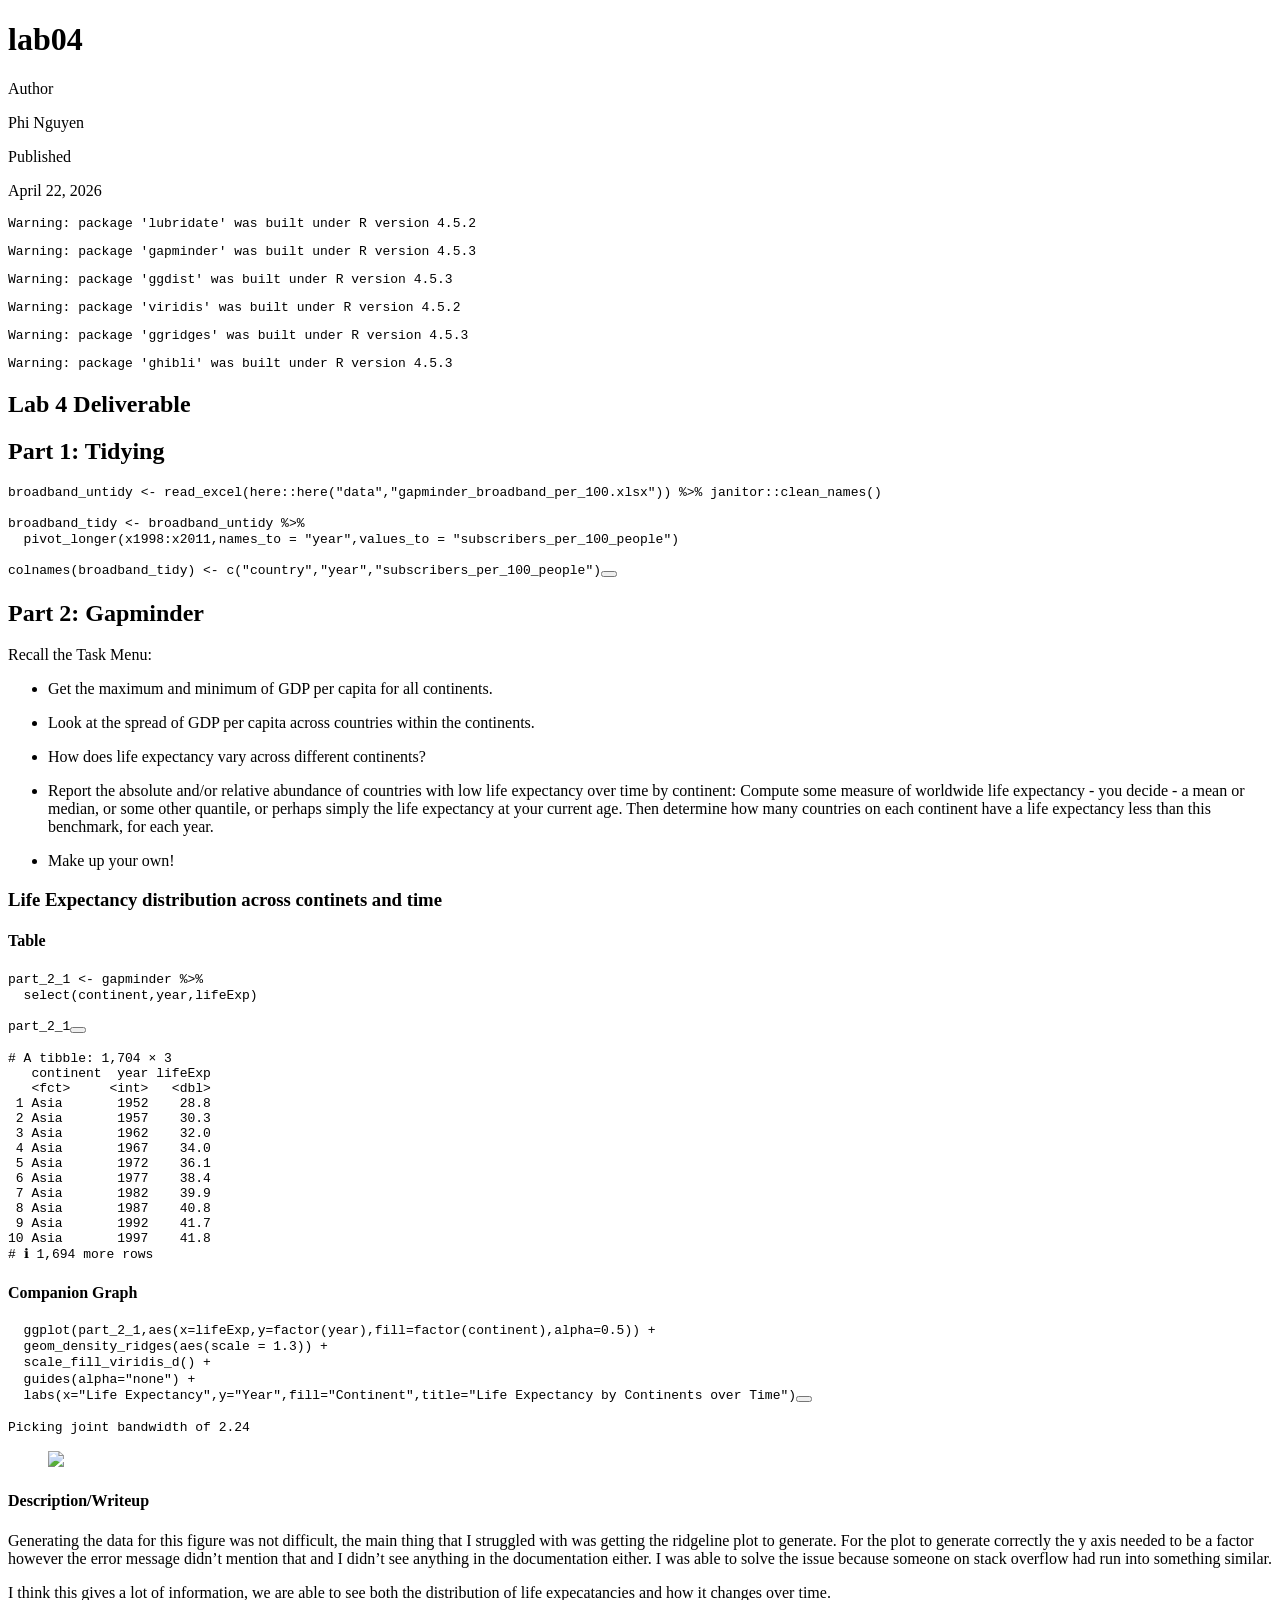
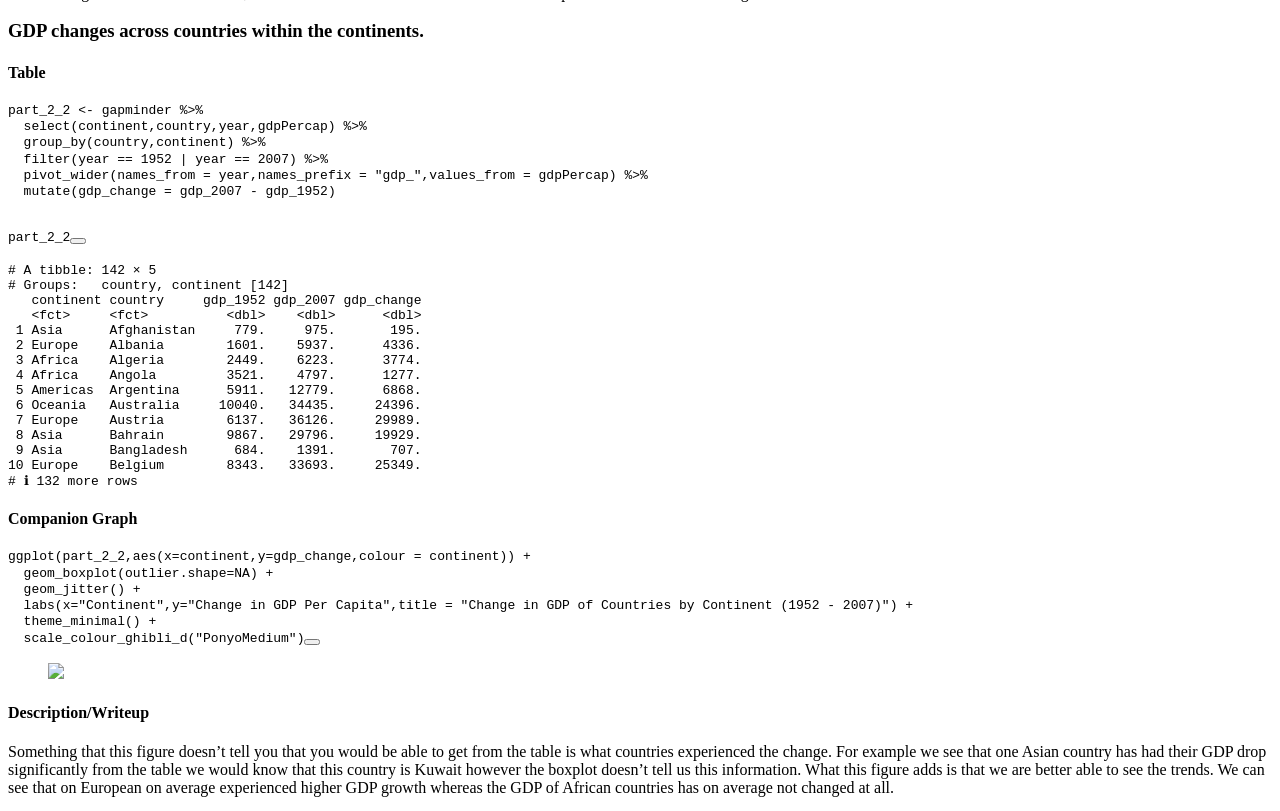
==== lab04.html @ 1834fe54 "final" ====
<!DOCTYPE html>
<html xmlns="http://www.w3.org/1999/xhtml" lang="en" xml:lang="en"><head>

<meta charset="utf-8">
<meta name="generator" content="quarto-1.7.32">

<meta name="viewport" content="width=device-width, initial-scale=1.0, user-scalable=yes">

<meta name="author" content="Phi Nguyen">
<meta name="dcterms.date" content="2026-04-22">

<title>lab04</title>
<style>
code{white-space: pre-wrap;}
span.smallcaps{font-variant: small-caps;}
div.columns{display: flex; gap: min(4vw, 1.5em);}
div.column{flex: auto; overflow-x: auto;}
div.hanging-indent{margin-left: 1.5em; text-indent: -1.5em;}
ul.task-list{list-style: none;}
ul.task-list li input[type="checkbox"] {
  width: 0.8em;
  margin: 0 0.8em 0.2em -1em; /* quarto-specific, see https://github.com/quarto-dev/quarto-cli/issues/4556 */ 
  vertical-align: middle;
}
/* CSS for syntax highlighting */
html { -webkit-text-size-adjust: 100%; }
pre > code.sourceCode { white-space: pre; position: relative; }
pre > code.sourceCode > span { display: inline-block; line-height: 1.25; }
pre > code.sourceCode > span:empty { height: 1.2em; }
.sourceCode { overflow: visible; }
code.sourceCode > span { color: inherit; text-decoration: inherit; }
div.sourceCode { margin: 1em 0; }
pre.sourceCode { margin: 0; }
@media screen {
div.sourceCode { overflow: auto; }
}
@media print {
pre > code.sourceCode { white-space: pre-wrap; }
pre > code.sourceCode > span { text-indent: -5em; padding-left: 5em; }
}
pre.numberSource code
  { counter-reset: source-line 0; }
pre.numberSource code > span
  { position: relative; left: -4em; counter-increment: source-line; }
pre.numberSource code > span > a:first-child::before
  { content: counter(source-line);
    position: relative; left: -1em; text-align: right; vertical-align: baseline;
    border: none; display: inline-block;
    -webkit-touch-callout: none; -webkit-user-select: none;
    -khtml-user-select: none; -moz-user-select: none;
    -ms-user-select: none; user-select: none;
    padding: 0 4px; width: 4em;
  }
pre.numberSource { margin-left: 3em;  padding-left: 4px; }
div.sourceCode
  {   }
@media screen {
pre > code.sourceCode > span > a:first-child::before { text-decoration: underline; }
}
</style>


<script src="lab04_files/libs/clipboard/clipboard.min.js"></script>
<script src="lab04_files/libs/quarto-html/quarto.js" type="module"></script>
<script src="lab04_files/libs/quarto-html/tabsets/tabsets.js" type="module"></script>
<script src="lab04_files/libs/quarto-html/popper.min.js"></script>
<script src="lab04_files/libs/quarto-html/tippy.umd.min.js"></script>
<script src="lab04_files/libs/quarto-html/anchor.min.js"></script>
<link href="lab04_files/libs/quarto-html/tippy.css" rel="stylesheet">
<link href="lab04_files/libs/quarto-html/quarto-syntax-highlighting-37eea08aefeeee20ff55810ff984fec1.css" rel="stylesheet" id="quarto-text-highlighting-styles">
<script src="lab04_files/libs/bootstrap/bootstrap.min.js"></script>
<link href="lab04_files/libs/bootstrap/bootstrap-icons.css" rel="stylesheet">
<link href="lab04_files/libs/bootstrap/bootstrap-bb462d781dde1847d9e3ccf7736099dd.min.css" rel="stylesheet" append-hash="true" id="quarto-bootstrap" data-mode="light">


</head>

<body class="fullcontent quarto-light">

<div id="quarto-content" class="page-columns page-rows-contents page-layout-article">

<main class="content" id="quarto-document-content">

<header id="title-block-header" class="quarto-title-block default">
<div class="quarto-title">
<h1 class="title">lab04</h1>
</div>



<div class="quarto-title-meta">

    <div>
    <div class="quarto-title-meta-heading">Author</div>
    <div class="quarto-title-meta-contents">
             <p>Phi Nguyen </p>
          </div>
  </div>
    
    <div>
    <div class="quarto-title-meta-heading">Published</div>
    <div class="quarto-title-meta-contents">
      <p class="date">April 22, 2026</p>
    </div>
  </div>
  
    
  </div>
  


</header>


<div class="cell">
<div class="cell-output cell-output-stderr">
<pre><code>Warning: package 'lubridate' was built under R version 4.5.2</code></pre>
</div>
<div class="cell-output cell-output-stderr">
<pre><code>Warning: package 'gapminder' was built under R version 4.5.3</code></pre>
</div>
<div class="cell-output cell-output-stderr">
<pre><code>Warning: package 'ggdist' was built under R version 4.5.3</code></pre>
</div>
<div class="cell-output cell-output-stderr">
<pre><code>Warning: package 'viridis' was built under R version 4.5.2</code></pre>
</div>
<div class="cell-output cell-output-stderr">
<pre><code>Warning: package 'ggridges' was built under R version 4.5.3</code></pre>
</div>
<div class="cell-output cell-output-stderr">
<pre><code>Warning: package 'ghibli' was built under R version 4.5.3</code></pre>
</div>
</div>
<section id="lab-4-deliverable" class="level1">
<h1>Lab 4 Deliverable</h1>
<section id="part-1-tidying" class="level2">
<h2 class="anchored" data-anchor-id="part-1-tidying">Part 1: Tidying</h2>
<div class="cell">
<div class="sourceCode cell-code" id="cb7"><pre class="sourceCode r code-with-copy"><code class="sourceCode r"><span id="cb7-1"><a href="#cb7-1" aria-hidden="true" tabindex="-1"></a>broadband_untidy <span class="ot">&lt;-</span> <span class="fu">read_excel</span>(here<span class="sc">::</span><span class="fu">here</span>(<span class="st">"data"</span>,<span class="st">"gapminder_broadband_per_100.xlsx"</span>)) <span class="sc">%&gt;%</span> janitor<span class="sc">::</span><span class="fu">clean_names</span>()</span>
<span id="cb7-2"><a href="#cb7-2" aria-hidden="true" tabindex="-1"></a></span>
<span id="cb7-3"><a href="#cb7-3" aria-hidden="true" tabindex="-1"></a>broadband_tidy <span class="ot">&lt;-</span> broadband_untidy <span class="sc">%&gt;%</span> </span>
<span id="cb7-4"><a href="#cb7-4" aria-hidden="true" tabindex="-1"></a>  <span class="fu">pivot_longer</span>(x1998<span class="sc">:</span>x2011,<span class="at">names_to =</span> <span class="st">"year"</span>,<span class="at">values_to =</span> <span class="st">"subscribers_per_100_people"</span>) </span>
<span id="cb7-5"><a href="#cb7-5" aria-hidden="true" tabindex="-1"></a></span>
<span id="cb7-6"><a href="#cb7-6" aria-hidden="true" tabindex="-1"></a><span class="fu">colnames</span>(broadband_tidy) <span class="ot">&lt;-</span> <span class="fu">c</span>(<span class="st">"country"</span>,<span class="st">"year"</span>,<span class="st">"subscribers_per_100_people"</span>)</span></code><button title="Copy to Clipboard" class="code-copy-button"><i class="bi"></i></button></pre></div>
</div>
</section>
<section id="part-2-gapminder" class="level2">
<h2 class="anchored" data-anchor-id="part-2-gapminder">Part 2: Gapminder</h2>
<p>Recall the Task Menu:</p>
<ul>
<li><p>Get the maximum and minimum of GDP per capita for all continents.</p></li>
<li><p>Look at the spread of GDP per capita across countries within the continents.</p></li>
<li><p>How does life expectancy vary across different continents?</p></li>
<li><p>Report the absolute and/or relative abundance of countries with low life expectancy over time by continent: Compute some measure of worldwide life expectancy - you decide - a mean or median, or some other quantile, or perhaps simply the life expectancy at your current age. Then determine how many countries on each continent have a life expectancy less than this benchmark, for each year.</p></li>
<li><p>Make up your own!</p></li>
</ul>
<section id="life-expectancy-distribution-across-continets-and-time" class="level3">
<h3 class="anchored" data-anchor-id="life-expectancy-distribution-across-continets-and-time">Life Expectancy distribution across continets and time</h3>
<section id="table" class="level4">
<h4 class="anchored" data-anchor-id="table">Table</h4>
<div class="cell">
<div class="sourceCode cell-code" id="cb8"><pre class="sourceCode r code-with-copy"><code class="sourceCode r"><span id="cb8-1"><a href="#cb8-1" aria-hidden="true" tabindex="-1"></a>part_2_1 <span class="ot">&lt;-</span> gapminder <span class="sc">%&gt;%</span> </span>
<span id="cb8-2"><a href="#cb8-2" aria-hidden="true" tabindex="-1"></a>  <span class="fu">select</span>(continent,year,lifeExp) </span>
<span id="cb8-3"><a href="#cb8-3" aria-hidden="true" tabindex="-1"></a></span>
<span id="cb8-4"><a href="#cb8-4" aria-hidden="true" tabindex="-1"></a>part_2_1</span></code><button title="Copy to Clipboard" class="code-copy-button"><i class="bi"></i></button></pre></div>
<div class="cell-output cell-output-stdout">
<pre><code># A tibble: 1,704 × 3
   continent  year lifeExp
   &lt;fct&gt;     &lt;int&gt;   &lt;dbl&gt;
 1 Asia       1952    28.8
 2 Asia       1957    30.3
 3 Asia       1962    32.0
 4 Asia       1967    34.0
 5 Asia       1972    36.1
 6 Asia       1977    38.4
 7 Asia       1982    39.9
 8 Asia       1987    40.8
 9 Asia       1992    41.7
10 Asia       1997    41.8
# ℹ 1,694 more rows</code></pre>
</div>
</div>
</section>
<section id="companion-graph" class="level4">
<h4 class="anchored" data-anchor-id="companion-graph">Companion Graph</h4>
<div class="cell">
<div class="sourceCode cell-code" id="cb10"><pre class="sourceCode r code-with-copy"><code class="sourceCode r"><span id="cb10-1"><a href="#cb10-1" aria-hidden="true" tabindex="-1"></a>  <span class="fu">ggplot</span>(part_2_1,<span class="fu">aes</span>(<span class="at">x=</span>lifeExp,<span class="at">y=</span><span class="fu">factor</span>(year),<span class="at">fill=</span><span class="fu">factor</span>(continent),<span class="at">alpha=</span><span class="fl">0.5</span>)) <span class="sc">+</span> </span>
<span id="cb10-2"><a href="#cb10-2" aria-hidden="true" tabindex="-1"></a>  <span class="fu">geom_density_ridges</span>(<span class="fu">aes</span>(<span class="at">scale =</span> <span class="fl">1.3</span>)) <span class="sc">+</span></span>
<span id="cb10-3"><a href="#cb10-3" aria-hidden="true" tabindex="-1"></a>  <span class="fu">scale_fill_viridis_d</span>() <span class="sc">+</span></span>
<span id="cb10-4"><a href="#cb10-4" aria-hidden="true" tabindex="-1"></a>  <span class="fu">guides</span>(<span class="at">alpha=</span><span class="st">"none"</span>) <span class="sc">+</span></span>
<span id="cb10-5"><a href="#cb10-5" aria-hidden="true" tabindex="-1"></a>  <span class="fu">labs</span>(<span class="at">x=</span><span class="st">"Life Expectancy"</span>,<span class="at">y=</span><span class="st">"Year"</span>,<span class="at">fill=</span><span class="st">"Continent"</span>,<span class="at">title=</span><span class="st">"Life Expectancy by Continents over Time"</span>)</span></code><button title="Copy to Clipboard" class="code-copy-button"><i class="bi"></i></button></pre></div>
<div class="cell-output cell-output-stderr">
<pre><code>Picking joint bandwidth of 2.24</code></pre>
</div>
<div class="cell-output-display">
<div>
<figure class="figure">
<p><img src="lab04_files/figure-html/unnamed-chunk-4-1.png" class="img-fluid figure-img" width="672"></p>
</figure>
</div>
</div>
</div>
</section>
<section id="descriptionwriteup" class="level4">
<h4 class="anchored" data-anchor-id="descriptionwriteup">Description/Writeup</h4>
<p>Generating the data for this figure was not difficult, the main thing that I struggled with was getting the ridgeline plot to generate. For the plot to generate correctly the y axis needed to be a factor however the error message didn’t mention that and I didn’t see anything in the documentation either. I was able to solve the issue because someone on stack overflow had run into something similar.</p>
<p>I think this gives a lot of information, we are able to see both the distribution of life expecatancies and how it changes over time.</p>
</section>
</section>
<section id="gdp-changes-across-countries-within-the-continents." class="level3">
<h3 class="anchored" data-anchor-id="gdp-changes-across-countries-within-the-continents.">GDP changes across countries within the continents.</h3>
<section id="table-1" class="level4">
<h4 class="anchored" data-anchor-id="table-1">Table</h4>
<div class="cell">
<div class="sourceCode cell-code" id="cb12"><pre class="sourceCode r code-with-copy"><code class="sourceCode r"><span id="cb12-1"><a href="#cb12-1" aria-hidden="true" tabindex="-1"></a>part_2_2 <span class="ot">&lt;-</span> gapminder <span class="sc">%&gt;%</span> </span>
<span id="cb12-2"><a href="#cb12-2" aria-hidden="true" tabindex="-1"></a>  <span class="fu">select</span>(continent,country,year,gdpPercap) <span class="sc">%&gt;%</span> </span>
<span id="cb12-3"><a href="#cb12-3" aria-hidden="true" tabindex="-1"></a>  <span class="fu">group_by</span>(country,continent) <span class="sc">%&gt;%</span> </span>
<span id="cb12-4"><a href="#cb12-4" aria-hidden="true" tabindex="-1"></a>  <span class="fu">filter</span>(year <span class="sc">==</span> <span class="dv">1952</span> <span class="sc">|</span> year <span class="sc">==</span> <span class="dv">2007</span>) <span class="sc">%&gt;%</span> </span>
<span id="cb12-5"><a href="#cb12-5" aria-hidden="true" tabindex="-1"></a>  <span class="fu">pivot_wider</span>(<span class="at">names_from =</span> year,<span class="at">names_prefix =</span> <span class="st">"gdp_"</span>,<span class="at">values_from =</span> gdpPercap) <span class="sc">%&gt;%</span></span>
<span id="cb12-6"><a href="#cb12-6" aria-hidden="true" tabindex="-1"></a>  <span class="fu">mutate</span>(<span class="at">gdp_change =</span> gdp_2007 <span class="sc">-</span> gdp_1952)</span>
<span id="cb12-7"><a href="#cb12-7" aria-hidden="true" tabindex="-1"></a></span>
<span id="cb12-8"><a href="#cb12-8" aria-hidden="true" tabindex="-1"></a></span>
<span id="cb12-9"><a href="#cb12-9" aria-hidden="true" tabindex="-1"></a>part_2_2</span></code><button title="Copy to Clipboard" class="code-copy-button"><i class="bi"></i></button></pre></div>
<div class="cell-output cell-output-stdout">
<pre><code># A tibble: 142 × 5
# Groups:   country, continent [142]
   continent country     gdp_1952 gdp_2007 gdp_change
   &lt;fct&gt;     &lt;fct&gt;          &lt;dbl&gt;    &lt;dbl&gt;      &lt;dbl&gt;
 1 Asia      Afghanistan     779.     975.       195.
 2 Europe    Albania        1601.    5937.      4336.
 3 Africa    Algeria        2449.    6223.      3774.
 4 Africa    Angola         3521.    4797.      1277.
 5 Americas  Argentina      5911.   12779.      6868.
 6 Oceania   Australia     10040.   34435.     24396.
 7 Europe    Austria        6137.   36126.     29989.
 8 Asia      Bahrain        9867.   29796.     19929.
 9 Asia      Bangladesh      684.    1391.       707.
10 Europe    Belgium        8343.   33693.     25349.
# ℹ 132 more rows</code></pre>
</div>
</div>
</section>
<section id="companion-graph-1" class="level4">
<h4 class="anchored" data-anchor-id="companion-graph-1">Companion Graph</h4>
<div class="cell">
<div class="sourceCode cell-code" id="cb14"><pre class="sourceCode r code-with-copy"><code class="sourceCode r"><span id="cb14-1"><a href="#cb14-1" aria-hidden="true" tabindex="-1"></a><span class="fu">ggplot</span>(part_2_2,<span class="fu">aes</span>(<span class="at">x=</span>continent,<span class="at">y=</span>gdp_change,<span class="at">colour =</span> continent)) <span class="sc">+</span> </span>
<span id="cb14-2"><a href="#cb14-2" aria-hidden="true" tabindex="-1"></a>  <span class="fu">geom_boxplot</span>(<span class="at">outlier.shape=</span><span class="cn">NA</span>) <span class="sc">+</span> </span>
<span id="cb14-3"><a href="#cb14-3" aria-hidden="true" tabindex="-1"></a>  <span class="fu">geom_jitter</span>() <span class="sc">+</span></span>
<span id="cb14-4"><a href="#cb14-4" aria-hidden="true" tabindex="-1"></a>  <span class="fu">labs</span>(<span class="at">x=</span><span class="st">"Continent"</span>,<span class="at">y=</span><span class="st">"Change in GDP Per Capita"</span>,<span class="at">title =</span> <span class="st">"Change in GDP of Countries by Continent (1952 - 2007)"</span>) <span class="sc">+</span> </span>
<span id="cb14-5"><a href="#cb14-5" aria-hidden="true" tabindex="-1"></a>  <span class="fu">theme_minimal</span>() <span class="sc">+</span></span>
<span id="cb14-6"><a href="#cb14-6" aria-hidden="true" tabindex="-1"></a>  <span class="fu">scale_colour_ghibli_d</span>(<span class="st">"PonyoMedium"</span>)</span></code><button title="Copy to Clipboard" class="code-copy-button"><i class="bi"></i></button></pre></div>
<div class="cell-output-display">
<div>
<figure class="figure">
<p><img src="lab04_files/figure-html/unnamed-chunk-6-1.png" class="img-fluid figure-img" width="672"></p>
</figure>
</div>
</div>
</div>
</section>
<section id="descriptionwriteup-1" class="level4">
<h4 class="anchored" data-anchor-id="descriptionwriteup-1">Description/Writeup</h4>
<p>Something that this figure doesn’t tell you that you would be able to get from the table is what countries experienced the change. For example we see that one Asian country has had their GDP drop significantly from the table we would know that this country is Kuwait however the boxplot doesn’t tell us this information. What this figure adds is that we are better able to see the trends. We can see that on European on average experienced higher GDP growth whereas the GDP of African countries has on average not changed at all.</p>
</section>
</section>
</section>
</section>

</main>
<!-- /main column -->
<script id="quarto-html-after-body" type="application/javascript">
  window.document.addEventListener("DOMContentLoaded", function (event) {
    const icon = "";
    const anchorJS = new window.AnchorJS();
    anchorJS.options = {
      placement: 'right',
      icon: icon
    };
    anchorJS.add('.anchored');
    const isCodeAnnotation = (el) => {
      for (const clz of el.classList) {
        if (clz.startsWith('code-annotation-')) {                     
          return true;
        }
      }
      return false;
    }
    const onCopySuccess = function(e) {
      // button target
      const button = e.trigger;
      // don't keep focus
      button.blur();
      // flash "checked"
      button.classList.add('code-copy-button-checked');
      var currentTitle = button.getAttribute("title");
      button.setAttribute("title", "Copied!");
      let tooltip;
      if (window.bootstrap) {
        button.setAttribute("data-bs-toggle", "tooltip");
        button.setAttribute("data-bs-placement", "left");
        button.setAttribute("data-bs-title", "Copied!");
        tooltip = new bootstrap.Tooltip(button, 
          { trigger: "manual", 
            customClass: "code-copy-button-tooltip",
            offset: [0, -8]});
        tooltip.show();    
      }
      setTimeout(function() {
        if (tooltip) {
          tooltip.hide();
          button.removeAttribute("data-bs-title");
          button.removeAttribute("data-bs-toggle");
          button.removeAttribute("data-bs-placement");
        }
        button.setAttribute("title", currentTitle);
        button.classList.remove('code-copy-button-checked');
      }, 1000);
      // clear code selection
      e.clearSelection();
    }
    const getTextToCopy = function(trigger) {
        const codeEl = trigger.previousElementSibling.cloneNode(true);
        for (const childEl of codeEl.children) {
          if (isCodeAnnotation(childEl)) {
            childEl.remove();
          }
        }
        return codeEl.innerText;
    }
    const clipboard = new window.ClipboardJS('.code-copy-button:not([data-in-quarto-modal])', {
      text: getTextToCopy
    });
    clipboard.on('success', onCopySuccess);
    if (window.document.getElementById('quarto-embedded-source-code-modal')) {
      const clipboardModal = new window.ClipboardJS('.code-copy-button[data-in-quarto-modal]', {
        text: getTextToCopy,
        container: window.document.getElementById('quarto-embedded-source-code-modal')
      });
      clipboardModal.on('success', onCopySuccess);
    }
      var localhostRegex = new RegExp(/^(?:http|https):\/\/localhost\:?[0-9]*\//);
      var mailtoRegex = new RegExp(/^mailto:/);
        var filterRegex = new RegExp('/' + window.location.host + '/');
      var isInternal = (href) => {
          return filterRegex.test(href) || localhostRegex.test(href) || mailtoRegex.test(href);
      }
      // Inspect non-navigation links and adorn them if external
     var links = window.document.querySelectorAll('a[href]:not(.nav-link):not(.navbar-brand):not(.toc-action):not(.sidebar-link):not(.sidebar-item-toggle):not(.pagination-link):not(.no-external):not([aria-hidden]):not(.dropdown-item):not(.quarto-navigation-tool):not(.about-link)');
      for (var i=0; i<links.length; i++) {
        const link = links[i];
        if (!isInternal(link.href)) {
          // undo the damage that might have been done by quarto-nav.js in the case of
          // links that we want to consider external
          if (link.dataset.originalHref !== undefined) {
            link.href = link.dataset.originalHref;
          }
        }
      }
    function tippyHover(el, contentFn, onTriggerFn, onUntriggerFn) {
      const config = {
        allowHTML: true,
        maxWidth: 500,
        delay: 100,
        arrow: false,
        appendTo: function(el) {
            return el.parentElement;
        },
        interactive: true,
        interactiveBorder: 10,
        theme: 'quarto',
        placement: 'bottom-start',
      };
      if (contentFn) {
        config.content = contentFn;
      }
      if (onTriggerFn) {
        config.onTrigger = onTriggerFn;
      }
      if (onUntriggerFn) {
        config.onUntrigger = onUntriggerFn;
      }
      window.tippy(el, config); 
    }
    const noterefs = window.document.querySelectorAll('a[role="doc-noteref"]');
    for (var i=0; i<noterefs.length; i++) {
      const ref = noterefs[i];
      tippyHover(ref, function() {
        // use id or data attribute instead here
        let href = ref.getAttribute('data-footnote-href') || ref.getAttribute('href');
        try { href = new URL(href).hash; } catch {}
        const id = href.replace(/^#\/?/, "");
        const note = window.document.getElementById(id);
        if (note) {
          return note.innerHTML;
        } else {
          return "";
        }
      });
    }
    const xrefs = window.document.querySelectorAll('a.quarto-xref');
    const processXRef = (id, note) => {
      // Strip column container classes
      const stripColumnClz = (el) => {
        el.classList.remove("page-full", "page-columns");
        if (el.children) {
          for (const child of el.children) {
            stripColumnClz(child);
          }
        }
      }
      stripColumnClz(note)
      if (id === null || id.startsWith('sec-')) {
        // Special case sections, only their first couple elements
        const container = document.createElement("div");
        if (note.children && note.children.length > 2) {
          container.appendChild(note.children[0].cloneNode(true));
          for (let i = 1; i < note.children.length; i++) {
            const child = note.children[i];
            if (child.tagName === "P" && child.innerText === "") {
              continue;
            } else {
              container.appendChild(child.cloneNode(true));
              break;
            }
          }
          if (window.Quarto?.typesetMath) {
            window.Quarto.typesetMath(container);
          }
          return container.innerHTML
        } else {
          if (window.Quarto?.typesetMath) {
            window.Quarto.typesetMath(note);
          }
          return note.innerHTML;
        }
      } else {
        // Remove any anchor links if they are present
        const anchorLink = note.querySelector('a.anchorjs-link');
        if (anchorLink) {
          anchorLink.remove();
        }
        if (window.Quarto?.typesetMath) {
          window.Quarto.typesetMath(note);
        }
        if (note.classList.contains("callout")) {
          return note.outerHTML;
        } else {
          return note.innerHTML;
        }
      }
    }
    for (var i=0; i<xrefs.length; i++) {
      const xref = xrefs[i];
      tippyHover(xref, undefined, function(instance) {
        instance.disable();
        let url = xref.getAttribute('href');
        let hash = undefined; 
        if (url.startsWith('#')) {
          hash = url;
        } else {
          try { hash = new URL(url).hash; } catch {}
        }
        if (hash) {
          const id = hash.replace(/^#\/?/, "");
          const note = window.document.getElementById(id);
          if (note !== null) {
            try {
              const html = processXRef(id, note.cloneNode(true));
              instance.setContent(html);
            } finally {
              instance.enable();
              instance.show();
            }
          } else {
            // See if we can fetch this
            fetch(url.split('#')[0])
            .then(res => res.text())
            .then(html => {
              const parser = new DOMParser();
              const htmlDoc = parser.parseFromString(html, "text/html");
              const note = htmlDoc.getElementById(id);
              if (note !== null) {
                const html = processXRef(id, note);
                instance.setContent(html);
              } 
            }).finally(() => {
              instance.enable();
              instance.show();
            });
          }
        } else {
          // See if we can fetch a full url (with no hash to target)
          // This is a special case and we should probably do some content thinning / targeting
          fetch(url)
          .then(res => res.text())
          .then(html => {
            const parser = new DOMParser();
            const htmlDoc = parser.parseFromString(html, "text/html");
            const note = htmlDoc.querySelector('main.content');
            if (note !== null) {
              // This should only happen for chapter cross references
              // (since there is no id in the URL)
              // remove the first header
              if (note.children.length > 0 && note.children[0].tagName === "HEADER") {
                note.children[0].remove();
              }
              const html = processXRef(null, note);
              instance.setContent(html);
            } 
          }).finally(() => {
            instance.enable();
            instance.show();
          });
        }
      }, function(instance) {
      });
    }
        let selectedAnnoteEl;
        const selectorForAnnotation = ( cell, annotation) => {
          let cellAttr = 'data-code-cell="' + cell + '"';
          let lineAttr = 'data-code-annotation="' +  annotation + '"';
          const selector = 'span[' + cellAttr + '][' + lineAttr + ']';
          return selector;
        }
        const selectCodeLines = (annoteEl) => {
          const doc = window.document;
          const targetCell = annoteEl.getAttribute("data-target-cell");
          const targetAnnotation = annoteEl.getAttribute("data-target-annotation");
          const annoteSpan = window.document.querySelector(selectorForAnnotation(targetCell, targetAnnotation));
          const lines = annoteSpan.getAttribute("data-code-lines").split(",");
          const lineIds = lines.map((line) => {
            return targetCell + "-" + line;
          })
          let top = null;
          let height = null;
          let parent = null;
          if (lineIds.length > 0) {
              //compute the position of the single el (top and bottom and make a div)
              const el = window.document.getElementById(lineIds[0]);
              top = el.offsetTop;
              height = el.offsetHeight;
              parent = el.parentElement.parentElement;
            if (lineIds.length > 1) {
              const lastEl = window.document.getElementById(lineIds[lineIds.length - 1]);
              const bottom = lastEl.offsetTop + lastEl.offsetHeight;
              height = bottom - top;
            }
            if (top !== null && height !== null && parent !== null) {
              // cook up a div (if necessary) and position it 
              let div = window.document.getElementById("code-annotation-line-highlight");
              if (div === null) {
                div = window.document.createElement("div");
                div.setAttribute("id", "code-annotation-line-highlight");
                div.style.position = 'absolute';
                parent.appendChild(div);
              }
              div.style.top = top - 2 + "px";
              div.style.height = height + 4 + "px";
              div.style.left = 0;
              let gutterDiv = window.document.getElementById("code-annotation-line-highlight-gutter");
              if (gutterDiv === null) {
                gutterDiv = window.document.createElement("div");
                gutterDiv.setAttribute("id", "code-annotation-line-highlight-gutter");
                gutterDiv.style.position = 'absolute';
                const codeCell = window.document.getElementById(targetCell);
                const gutter = codeCell.querySelector('.code-annotation-gutter');
                gutter.appendChild(gutterDiv);
              }
              gutterDiv.style.top = top - 2 + "px";
              gutterDiv.style.height = height + 4 + "px";
            }
            selectedAnnoteEl = annoteEl;
          }
        };
        const unselectCodeLines = () => {
          const elementsIds = ["code-annotation-line-highlight", "code-annotation-line-highlight-gutter"];
          elementsIds.forEach((elId) => {
            const div = window.document.getElementById(elId);
            if (div) {
              div.remove();
            }
          });
          selectedAnnoteEl = undefined;
        };
          // Handle positioning of the toggle
      window.addEventListener(
        "resize",
        throttle(() => {
          elRect = undefined;
          if (selectedAnnoteEl) {
            selectCodeLines(selectedAnnoteEl);
          }
        }, 10)
      );
      function throttle(fn, ms) {
      let throttle = false;
      let timer;
        return (...args) => {
          if(!throttle) { // first call gets through
              fn.apply(this, args);
              throttle = true;
          } else { // all the others get throttled
              if(timer) clearTimeout(timer); // cancel #2
              timer = setTimeout(() => {
                fn.apply(this, args);
                timer = throttle = false;
              }, ms);
          }
        };
      }
        // Attach click handler to the DT
        const annoteDls = window.document.querySelectorAll('dt[data-target-cell]');
        for (const annoteDlNode of annoteDls) {
          annoteDlNode.addEventListener('click', (event) => {
            const clickedEl = event.target;
            if (clickedEl !== selectedAnnoteEl) {
              unselectCodeLines();
              const activeEl = window.document.querySelector('dt[data-target-cell].code-annotation-active');
              if (activeEl) {
                activeEl.classList.remove('code-annotation-active');
              }
              selectCodeLines(clickedEl);
              clickedEl.classList.add('code-annotation-active');
            } else {
              // Unselect the line
              unselectCodeLines();
              clickedEl.classList.remove('code-annotation-active');
            }
          });
        }
    const findCites = (el) => {
      const parentEl = el.parentElement;
      if (parentEl) {
        const cites = parentEl.dataset.cites;
        if (cites) {
          return {
            el,
            cites: cites.split(' ')
          };
        } else {
          return findCites(el.parentElement)
        }
      } else {
        return undefined;
      }
    };
    var bibliorefs = window.document.querySelectorAll('a[role="doc-biblioref"]');
    for (var i=0; i<bibliorefs.length; i++) {
      const ref = bibliorefs[i];
      const citeInfo = findCites(ref);
      if (citeInfo) {
        tippyHover(citeInfo.el, function() {
          var popup = window.document.createElement('div');
          citeInfo.cites.forEach(function(cite) {
            var citeDiv = window.document.createElement('div');
            citeDiv.classList.add('hanging-indent');
            citeDiv.classList.add('csl-entry');
            var biblioDiv = window.document.getElementById('ref-' + cite);
            if (biblioDiv) {
              citeDiv.innerHTML = biblioDiv.innerHTML;
            }
            popup.appendChild(citeDiv);
          });
          return popup.innerHTML;
        });
      }
    }
  });
  </script>
</div> <!-- /content -->




</body></html>
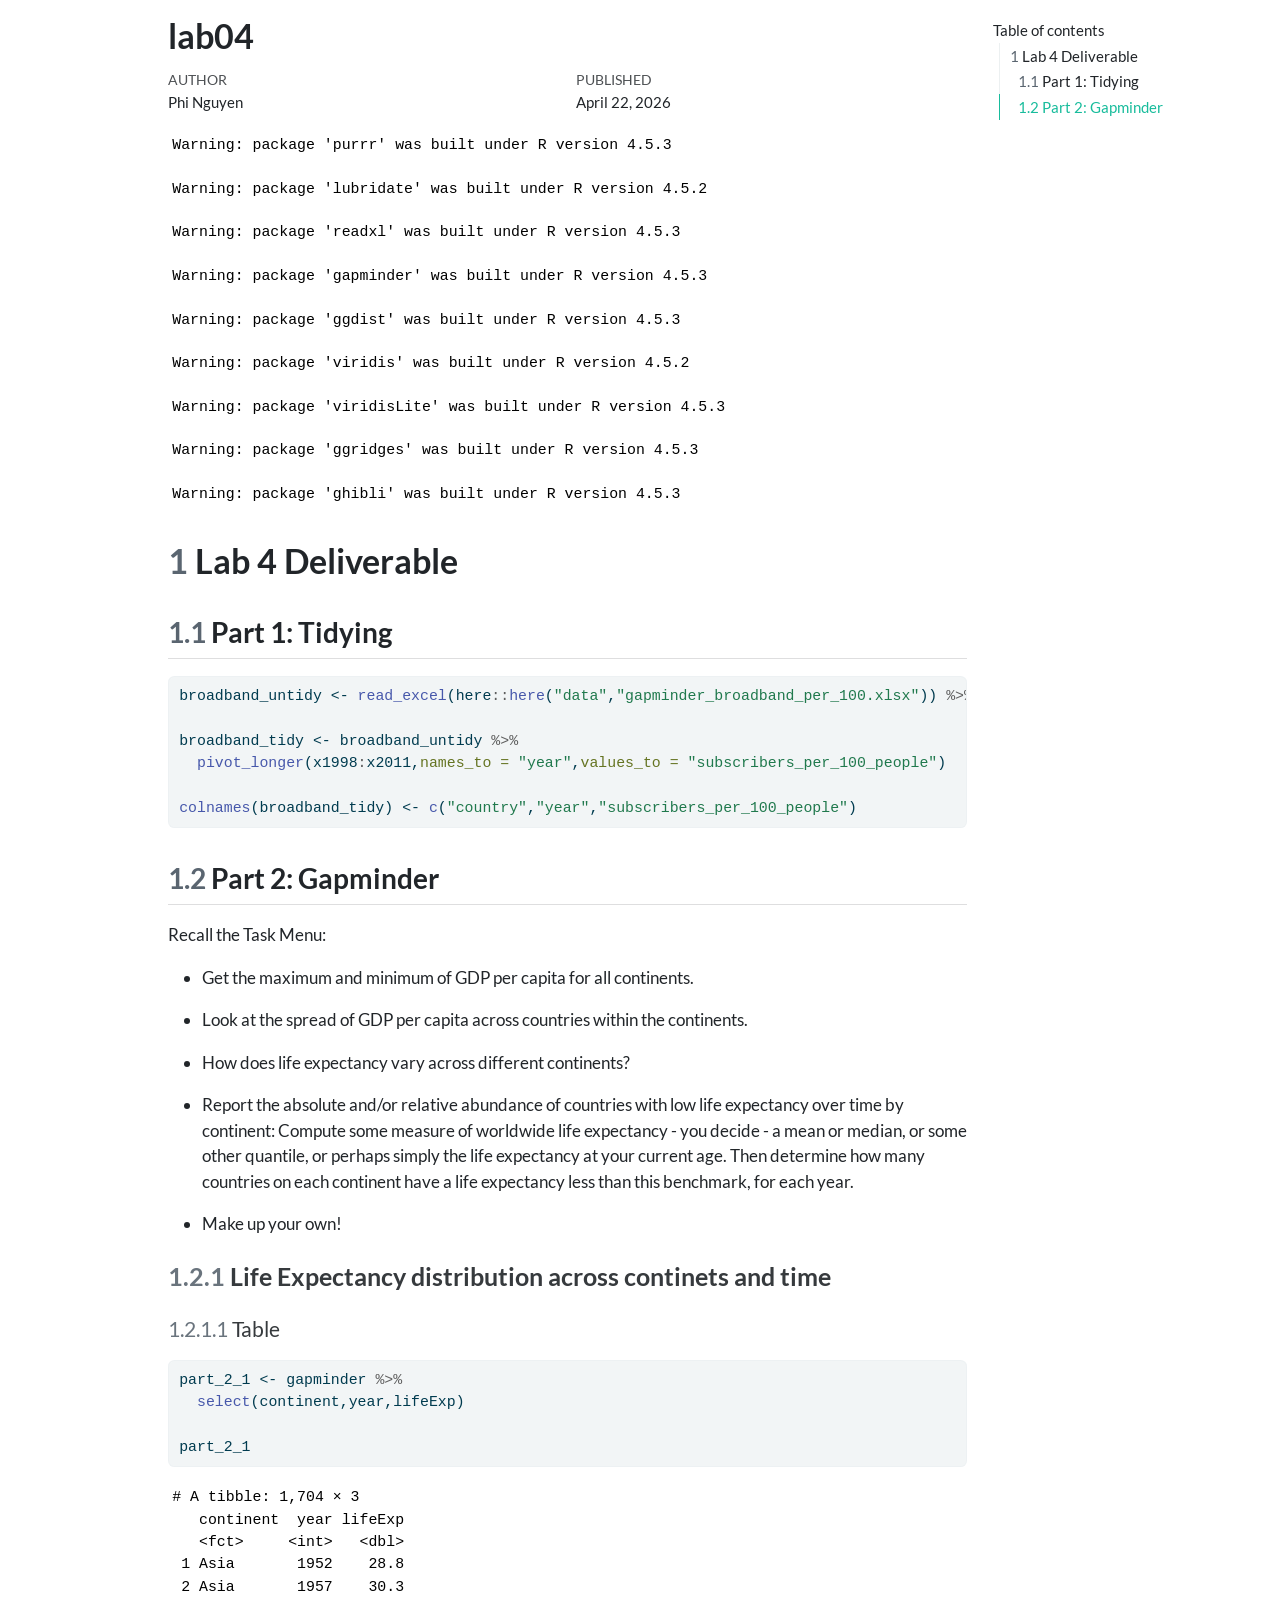
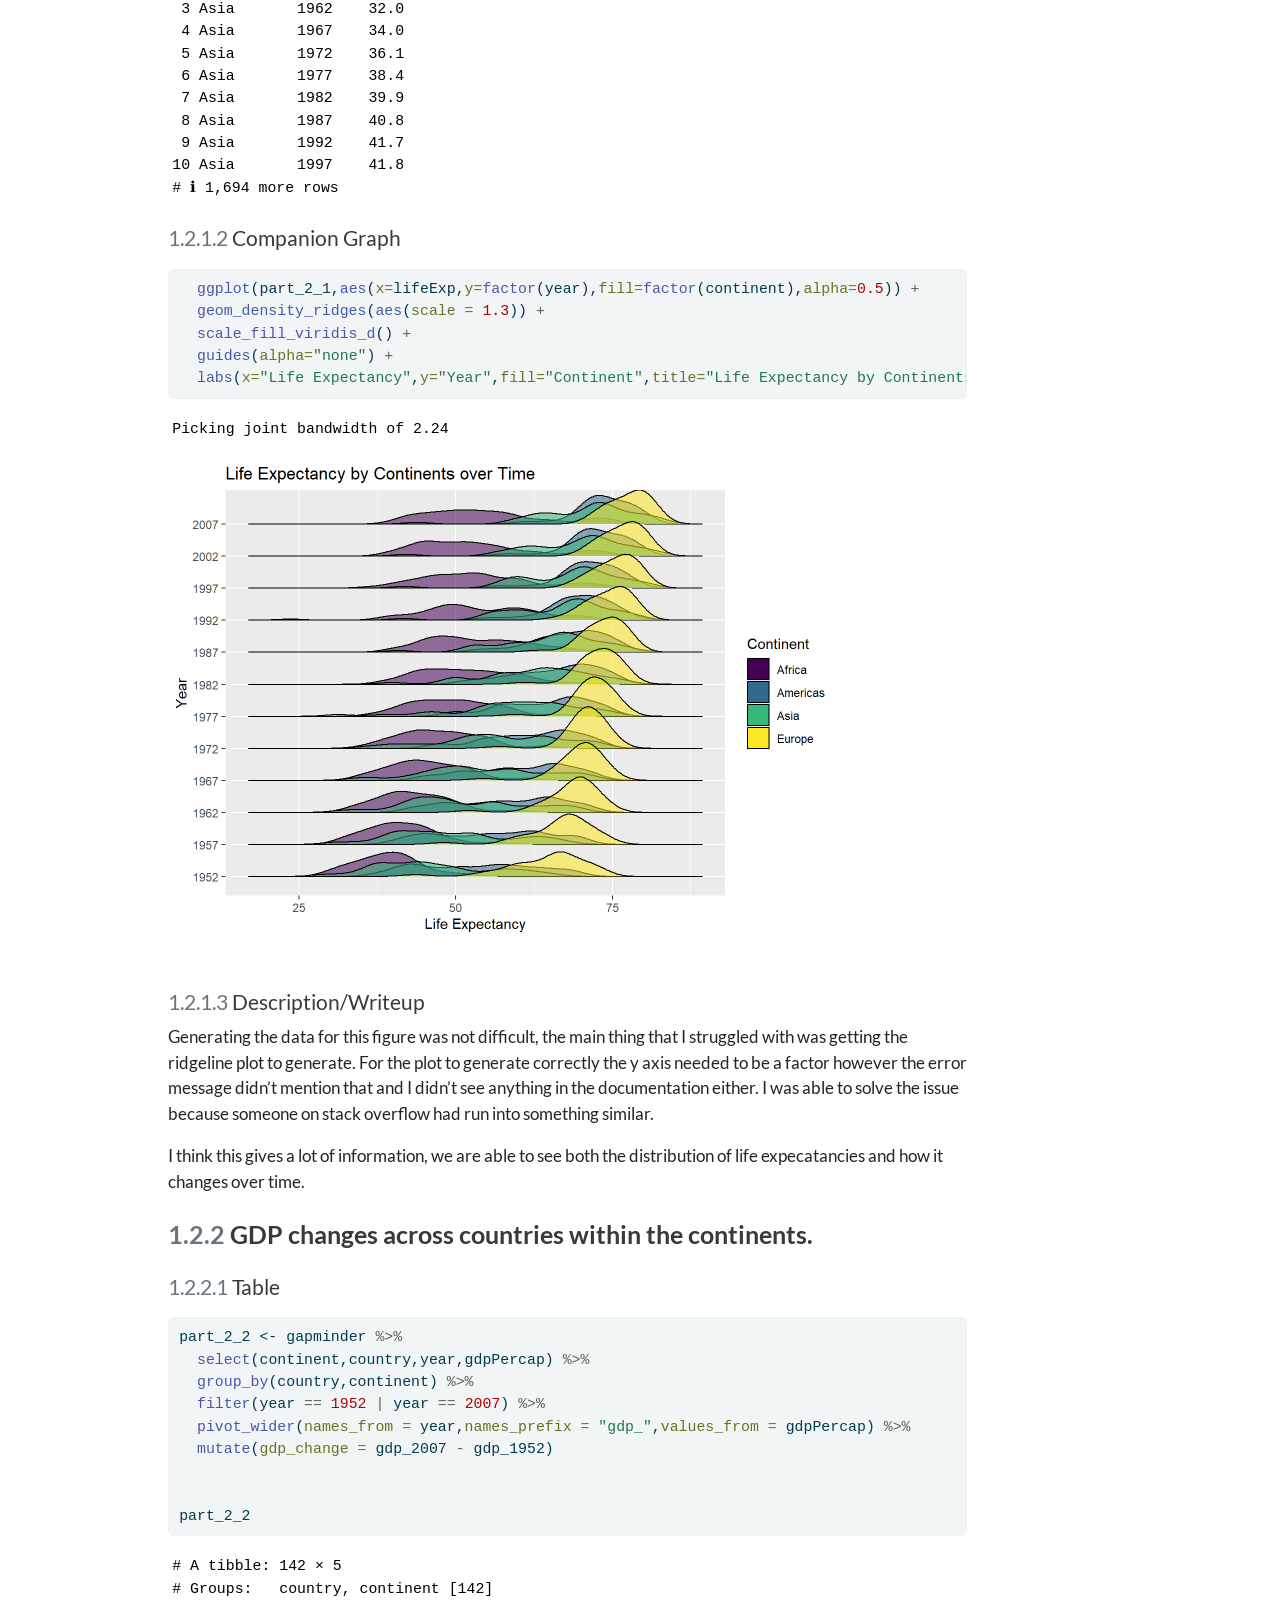
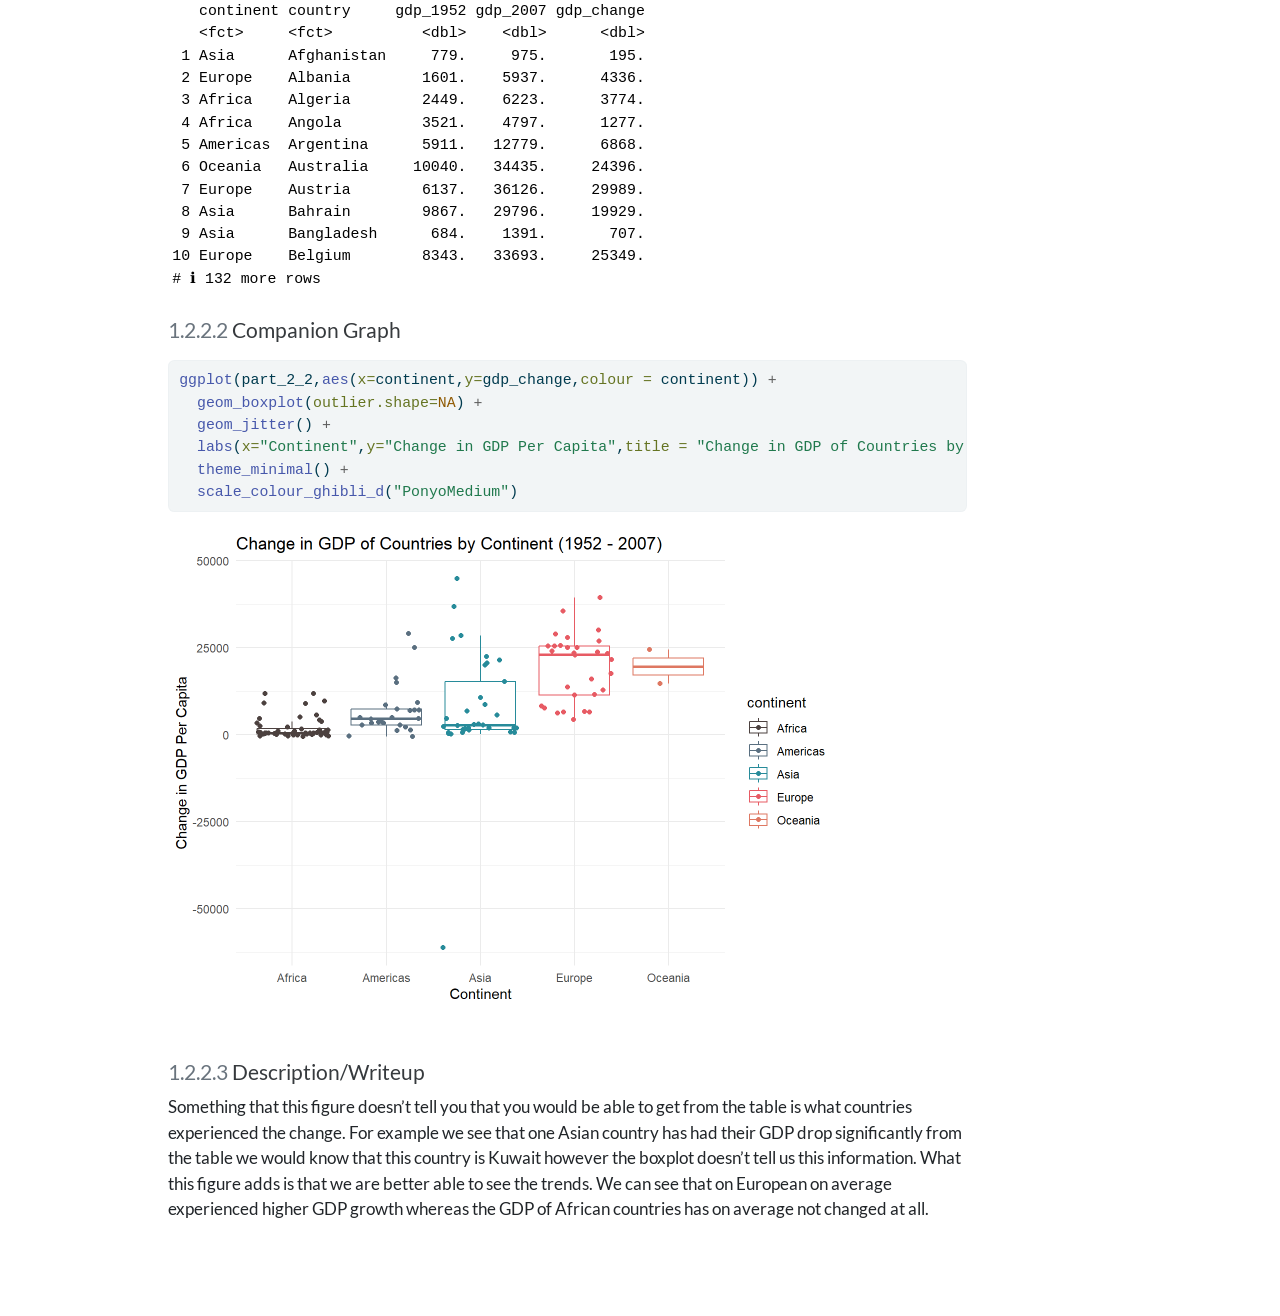
==== commit 6b7cdd17: "Update lab04.html" ====
--- a/lab04.html
+++ b/lab04.html
@@ -2,7 +2,7 @@
 <html xmlns="http://www.w3.org/1999/xhtml" lang="en" xml:lang="en"><head>
 
 <meta charset="utf-8">
-<meta name="generator" content="quarto-1.7.32">
+<meta name="generator" content="quarto-1.9.36">
 
 <meta name="viewport" content="width=device-width, initial-scale=1.0, user-scalable=yes">
 
@@ -11,6 +11,7 @@
 
 <title>lab04</title>
 <style>
+
 code{white-space: pre-wrap;}
 span.smallcaps{font-variant: small-caps;}
 div.columns{display: flex; gap: min(4vw, 1.5em);}
@@ -18,11 +19,10 @@
 div.hanging-indent{margin-left: 1.5em; text-indent: -1.5em;}
 ul.task-list{list-style: none;}
 ul.task-list li input[type="checkbox"] {
-  width: 0.8em;
-  margin: 0 0.8em 0.2em -1em; /* quarto-specific, see https://github.com/quarto-dev/quarto-cli/issues/4556 */ 
-  vertical-align: middle;
+width: 0.8em;
+margin: 0 0.8em 0.2em -1em;  vertical-align: middle;
 }
-/* CSS for syntax highlighting */
+
 html { -webkit-text-size-adjust: 100%; }
 pre > code.sourceCode { white-space: pre; position: relative; }
 pre > code.sourceCode > span { display: inline-block; line-height: 1.25; }
@@ -39,46 +39,2184 @@
 pre > code.sourceCode > span { text-indent: -5em; padding-left: 5em; }
 }
 pre.numberSource code
-  { counter-reset: source-line 0; }
+{ counter-reset: source-line 0; }
 pre.numberSource code > span
-  { position: relative; left: -4em; counter-increment: source-line; }
+{ position: relative; left: -4em; counter-increment: source-line; }
 pre.numberSource code > span > a:first-child::before
-  { content: counter(source-line);
-    position: relative; left: -1em; text-align: right; vertical-align: baseline;
-    border: none; display: inline-block;
-    -webkit-touch-callout: none; -webkit-user-select: none;
-    -khtml-user-select: none; -moz-user-select: none;
-    -ms-user-select: none; user-select: none;
-    padding: 0 4px; width: 4em;
-  }
-pre.numberSource { margin-left: 3em;  padding-left: 4px; }
+{ content: counter(source-line);
+position: relative; left: -1em; text-align: right; vertical-align: baseline;
+border: none; display: inline-block;
+-webkit-touch-callout: none; -webkit-user-select: none;
+-khtml-user-select: none; -moz-user-select: none;
+-ms-user-select: none; user-select: none;
+padding: 0 4px; width: 4em;
+}
+pre.numberSource { margin-left: 3em; padding-left: 4px; }
 div.sourceCode
-  {   }
+{ }
 @media screen {
 pre > code.sourceCode > span > a:first-child::before { text-decoration: underline; }
 }
 </style>
 
 
-<script src="lab04_files/libs/clipboard/clipboard.min.js"></script>
-<script src="lab04_files/libs/quarto-html/quarto.js" type="module"></script>
-<script src="lab04_files/libs/quarto-html/tabsets/tabsets.js" type="module"></script>
-<script src="lab04_files/libs/quarto-html/popper.min.js"></script>
-<script src="lab04_files/libs/quarto-html/tippy.umd.min.js"></script>
-<script src="lab04_files/libs/quarto-html/anchor.min.js"></script>
-<link href="lab04_files/libs/quarto-html/tippy.css" rel="stylesheet">
-<link href="lab04_files/libs/quarto-html/quarto-syntax-highlighting-37eea08aefeeee20ff55810ff984fec1.css" rel="stylesheet" id="quarto-text-highlighting-styles">
-<script src="lab04_files/libs/bootstrap/bootstrap.min.js"></script>
-<link href="lab04_files/libs/bootstrap/bootstrap-icons.css" rel="stylesheet">
-<link href="lab04_files/libs/bootstrap/bootstrap-bb462d781dde1847d9e3ccf7736099dd.min.css" rel="stylesheet" append-hash="true" id="quarto-bootstrap" data-mode="light">
+<script>/*!
+ * clipboard.js v2.0.11
+ * https://clipboardjs.com/
+ *
+ * Licensed MIT © Zeno Rocha
+ */
+!function(t,e){"object"==typeof exports&&"object"==typeof module?module.exports=e():"function"==typeof define&&define.amd?define([],e):"object"==typeof exports?exports.ClipboardJS=e():t.ClipboardJS=e()}(this,function(){return n={686:function(t,e,n){"use strict";n.d(e,{default:function(){return b}});var e=n(279),i=n.n(e),e=n(370),u=n.n(e),e=n(817),r=n.n(e);function c(t){try{return document.execCommand(t)}catch(t){return}}var a=function(t){t=r()(t);return c("cut"),t};function o(t,e){var n,o,t=(n=t,o="rtl"===document.documentElement.getAttribute("dir"),(t=document.createElement("textarea")).style.fontSize="12pt",t.style.border="0",t.style.padding="0",t.style.margin="0",t.style.position="absolute",t.style[o?"right":"left"]="-9999px",o=window.pageYOffset||document.documentElement.scrollTop,t.style.top="".concat(o,"px"),t.setAttribute("readonly",""),t.value=n,t);return e.container.appendChild(t),e=r()(t),c("copy"),t.remove(),e}var f=function(t){var e=1<arguments.length&&void 0!==arguments[1]?arguments[1]:{container:document.body},n="";return"string"==typeof t?n=o(t,e):t instanceof HTMLInputElement&&!["text","search","url","tel","password"].includes(null==t?void 0:t.type)?n=o(t.value,e):(n=r()(t),c("copy")),n};function l(t){return(l="function"==typeof Symbol&&"symbol"==typeof Symbol.iterator?function(t){return typeof t}:function(t){return t&&"function"==typeof Symbol&&t.constructor===Symbol&&t!==Symbol.prototype?"symbol":typeof t})(t)}var s=function(){var t=0<arguments.length&&void 0!==arguments[0]?arguments[0]:{},e=t.action,n=void 0===e?"copy":e,o=t.container,e=t.target,t=t.text;if("copy"!==n&&"cut"!==n)throw new Error('Invalid "action" value, use either "copy" or "cut"');if(void 0!==e){if(!e||"object"!==l(e)||1!==e.nodeType)throw new Error('Invalid "target" value, use a valid Element');if("copy"===n&&e.hasAttribute("disabled"))throw new Error('Invalid "target" attribute. Please use "readonly" instead of "disabled" attribute');if("cut"===n&&(e.hasAttribute("readonly")||e.hasAttribute("disabled")))throw new Error('Invalid "target" attribute. You can\'t cut text from elements with "readonly" or "disabled" attributes')}return t?f(t,{container:o}):e?"cut"===n?a(e):f(e,{container:o}):void 0};function p(t){return(p="function"==typeof Symbol&&"symbol"==typeof Symbol.iterator?function(t){return typeof t}:function(t){return t&&"function"==typeof Symbol&&t.constructor===Symbol&&t!==Symbol.prototype?"symbol":typeof t})(t)}function d(t,e){for(var n=0;n<e.length;n++){var o=e[n];o.enumerable=o.enumerable||!1,o.configurable=!0,"value"in o&&(o.writable=!0),Object.defineProperty(t,o.key,o)}}function y(t,e){return(y=Object.setPrototypeOf||function(t,e){return t.__proto__=e,t})(t,e)}function h(n){var o=function(){if("undefined"==typeof Reflect||!Reflect.construct)return!1;if(Reflect.construct.sham)return!1;if("function"==typeof Proxy)return!0;try{return Date.prototype.toString.call(Reflect.construct(Date,[],function(){})),!0}catch(t){return!1}}();return function(){var t,e=v(n);return t=o?(t=v(this).constructor,Reflect.construct(e,arguments,t)):e.apply(this,arguments),e=this,!(t=t)||"object"!==p(t)&&"function"!=typeof t?function(t){if(void 0!==t)return t;throw new ReferenceError("this hasn't been initialised - super() hasn't been called")}(e):t}}function v(t){return(v=Object.setPrototypeOf?Object.getPrototypeOf:function(t){return t.__proto__||Object.getPrototypeOf(t)})(t)}function m(t,e){t="data-clipboard-".concat(t);if(e.hasAttribute(t))return e.getAttribute(t)}var b=function(){!function(t,e){if("function"!=typeof e&&null!==e)throw new TypeError("Super expression must either be null or a function");t.prototype=Object.create(e&&e.prototype,{constructor:{value:t,writable:!0,configurable:!0}}),e&&y(t,e)}(r,i());var t,e,n,o=h(r);function r(t,e){var n;return function(t){if(!(t instanceof r))throw new TypeError("Cannot call a class as a function")}(this),(n=o.call(this)).resolveOptions(e),n.listenClick(t),n}return t=r,n=[{key:"copy",value:function(t){var e=1<arguments.length&&void 0!==arguments[1]?arguments[1]:{container:document.body};return f(t,e)}},{key:"cut",value:function(t){return a(t)}},{key:"isSupported",value:function(){var t=0<arguments.length&&void 0!==arguments[0]?arguments[0]:["copy","cut"],t="string"==typeof t?[t]:t,e=!!document.queryCommandSupported;return t.forEach(function(t){e=e&&!!document.queryCommandSupported(t)}),e}}],(e=[{key:"resolveOptions",value:function(){var t=0<arguments.length&&void 0!==arguments[0]?arguments[0]:{};this.action="function"==typeof t.action?t.action:this.defaultAction,this.target="function"==typeof t.target?t.target:this.defaultTarget,this.text="function"==typeof t.text?t.text:this.defaultText,this.container="object"===p(t.container)?t.container:document.body}},{key:"listenClick",value:function(t){var e=this;this.listener=u()(t,"click",function(t){return e.onClick(t)})}},{key:"onClick",value:function(t){var e=t.delegateTarget||t.currentTarget,n=this.action(e)||"copy",t=s({action:n,container:this.container,target:this.target(e),text:this.text(e)});this.emit(t?"success":"error",{action:n,text:t,trigger:e,clearSelection:function(){e&&e.focus(),window.getSelection().removeAllRanges()}})}},{key:"defaultAction",value:function(t){return m("action",t)}},{key:"defaultTarget",value:function(t){t=m("target",t);if(t)return document.querySelector(t)}},{key:"defaultText",value:function(t){return m("text",t)}},{key:"destroy",value:function(){this.listener.destroy()}}])&&d(t.prototype,e),n&&d(t,n),r}()},828:function(t){var e;"undefined"==typeof Element||Element.prototype.matches||((e=Element.prototype).matches=e.matchesSelector||e.mozMatchesSelector||e.msMatchesSelector||e.oMatchesSelector||e.webkitMatchesSelector),t.exports=function(t,e){for(;t&&9!==t.nodeType;){if("function"==typeof t.matches&&t.matches(e))return t;t=t.parentNode}}},438:function(t,e,n){var u=n(828);function i(t,e,n,o,r){var i=function(e,n,t,o){return function(t){t.delegateTarget=u(t.target,n),t.delegateTarget&&o.call(e,t)}}.apply(this,arguments);return t.addEventListener(n,i,r),{destroy:function(){t.removeEventListener(n,i,r)}}}t.exports=function(t,e,n,o,r){return"function"==typeof t.addEventListener?i.apply(null,arguments):"function"==typeof n?i.bind(null,document).apply(null,arguments):("string"==typeof t&&(t=document.querySelectorAll(t)),Array.prototype.map.call(t,function(t){return i(t,e,n,o,r)}))}},879:function(t,n){n.node=function(t){return void 0!==t&&t instanceof HTMLElement&&1===t.nodeType},n.nodeList=function(t){var e=Object.prototype.toString.call(t);return void 0!==t&&("[object NodeList]"===e||"[object HTMLCollection]"===e)&&"length"in t&&(0===t.length||n.node(t[0]))},n.string=function(t){return"string"==typeof t||t instanceof String},n.fn=function(t){return"[object Function]"===Object.prototype.toString.call(t)}},370:function(t,e,n){var f=n(879),l=n(438);t.exports=function(t,e,n){if(!t&&!e&&!n)throw new Error("Missing required arguments");if(!f.string(e))throw new TypeError("Second argument must be a String");if(!f.fn(n))throw new TypeError("Third argument must be a Function");if(f.node(t))return c=e,a=n,(u=t).addEventListener(c,a),{destroy:function(){u.removeEventListener(c,a)}};if(f.nodeList(t))return o=t,r=e,i=n,Array.prototype.forEach.call(o,function(t){t.addEventListener(r,i)}),{destroy:function(){Array.prototype.forEach.call(o,function(t){t.removeEventListener(r,i)})}};if(f.string(t))return t=t,e=e,n=n,l(document.body,t,e,n);throw new TypeError("First argument must be a String, HTMLElement, HTMLCollection, or NodeList");var o,r,i,u,c,a}},817:function(t){t.exports=function(t){var e,n="SELECT"===t.nodeName?(t.focus(),t.value):"INPUT"===t.nodeName||"TEXTAREA"===t.nodeName?((e=t.hasAttribute("readonly"))||t.setAttribute("readonly",""),t.select(),t.setSelectionRange(0,t.value.length),e||t.removeAttribute("readonly"),t.value):(t.hasAttribute("contenteditable")&&t.focus(),n=window.getSelection(),(e=document.createRange()).selectNodeContents(t),n.removeAllRanges(),n.addRange(e),n.toString());return n}},279:function(t){function e(){}e.prototype={on:function(t,e,n){var o=this.e||(this.e={});return(o[t]||(o[t]=[])).push({fn:e,ctx:n}),this},once:function(t,e,n){var o=this;function r(){o.off(t,r),e.apply(n,arguments)}return r._=e,this.on(t,r,n)},emit:function(t){for(var e=[].slice.call(arguments,1),n=((this.e||(this.e={}))[t]||[]).slice(),o=0,r=n.length;o<r;o++)n[o].fn.apply(n[o].ctx,e);return this},off:function(t,e){var n=this.e||(this.e={}),o=n[t],r=[];if(o&&e)for(var i=0,u=o.length;i<u;i++)o[i].fn!==e&&o[i].fn._!==e&&r.push(o[i]);return r.length?n[t]=r:delete n[t],this}},t.exports=e,t.exports.TinyEmitter=e}},r={},o.n=function(t){var e=t&&t.__esModule?function(){return t.default}:function(){return t};return o.d(e,{a:e}),e},o.d=function(t,e){for(var n in e)o.o(e,n)&&!o.o(t,n)&&Object.defineProperty(t,n,{enumerable:!0,get:e[n]})},o.o=function(t,e){return Object.prototype.hasOwnProperty.call(t,e)},o(686).default;function o(t){if(r[t])return r[t].exports;var e=r[t]={exports:{}};return n[t](e,e.exports,o),e.exports}var n,r});</script>
+<script src="[data-uri]" type="module"></script>
+<script src="[data-uri]" type="module"></script>
+<script>/**
+ * @popperjs/core v2.11.7 - MIT License
+ */
+
+!function(e,t){"object"==typeof exports&&"undefined"!=typeof module?t(exports):"function"==typeof define&&define.amd?define(["exports"],t):t((e="undefined"!=typeof globalThis?globalThis:e||self).Popper={})}(this,(function(e){"use strict";function t(e){if(null==e)return window;if("[object Window]"!==e.toString()){var t=e.ownerDocument;return t&&t.defaultView||window}return e}function n(e){return e instanceof t(e).Element||e instanceof Element}function r(e){return e instanceof t(e).HTMLElement||e instanceof HTMLElement}function o(e){return"undefined"!=typeof ShadowRoot&&(e instanceof t(e).ShadowRoot||e instanceof ShadowRoot)}var i=Math.max,a=Math.min,s=Math.round;function f(){var e=navigator.userAgentData;return null!=e&&e.brands&&Array.isArray(e.brands)?e.brands.map((function(e){return e.brand+"/"+e.version})).join(" "):navigator.userAgent}function c(){return!/^((?!chrome|android).)*safari/i.test(f())}function p(e,o,i){void 0===o&&(o=!1),void 0===i&&(i=!1);var a=e.getBoundingClientRect(),f=1,p=1;o&&r(e)&&(f=e.offsetWidth>0&&s(a.width)/e.offsetWidth||1,p=e.offsetHeight>0&&s(a.height)/e.offsetHeight||1);var u=(n(e)?t(e):window).visualViewport,l=!c()&&i,d=(a.left+(l&&u?u.offsetLeft:0))/f,h=(a.top+(l&&u?u.offsetTop:0))/p,m=a.width/f,v=a.height/p;return{width:m,height:v,top:h,right:d+m,bottom:h+v,left:d,x:d,y:h}}function u(e){var n=t(e);return{scrollLeft:n.pageXOffset,scrollTop:n.pageYOffset}}function l(e){return e?(e.nodeName||"").toLowerCase():null}function d(e){return((n(e)?e.ownerDocument:e.document)||window.document).documentElement}function h(e){return p(d(e)).left+u(e).scrollLeft}function m(e){return t(e).getComputedStyle(e)}function v(e){var t=m(e),n=t.overflow,r=t.overflowX,o=t.overflowY;return/auto|scroll|overlay|hidden/.test(n+o+r)}function y(e,n,o){void 0===o&&(o=!1);var i,a,f=r(n),c=r(n)&&function(e){var t=e.getBoundingClientRect(),n=s(t.width)/e.offsetWidth||1,r=s(t.height)/e.offsetHeight||1;return 1!==n||1!==r}(n),m=d(n),y=p(e,c,o),g={scrollLeft:0,scrollTop:0},b={x:0,y:0};return(f||!f&&!o)&&(("body"!==l(n)||v(m))&&(g=(i=n)!==t(i)&&r(i)?{scrollLeft:(a=i).scrollLeft,scrollTop:a.scrollTop}:u(i)),r(n)?((b=p(n,!0)).x+=n.clientLeft,b.y+=n.clientTop):m&&(b.x=h(m))),{x:y.left+g.scrollLeft-b.x,y:y.top+g.scrollTop-b.y,width:y.width,height:y.height}}function g(e){var t=p(e),n=e.offsetWidth,r=e.offsetHeight;return Math.abs(t.width-n)<=1&&(n=t.width),Math.abs(t.height-r)<=1&&(r=t.height),{x:e.offsetLeft,y:e.offsetTop,width:n,height:r}}function b(e){return"html"===l(e)?e:e.assignedSlot||e.parentNode||(o(e)?e.host:null)||d(e)}function x(e){return["html","body","#document"].indexOf(l(e))>=0?e.ownerDocument.body:r(e)&&v(e)?e:x(b(e))}function w(e,n){var r;void 0===n&&(n=[]);var o=x(e),i=o===(null==(r=e.ownerDocument)?void 0:r.body),a=t(o),s=i?[a].concat(a.visualViewport||[],v(o)?o:[]):o,f=n.concat(s);return i?f:f.concat(w(b(s)))}function O(e){return["table","td","th"].indexOf(l(e))>=0}function j(e){return r(e)&&"fixed"!==m(e).position?e.offsetParent:null}function E(e){for(var n=t(e),i=j(e);i&&O(i)&&"static"===m(i).position;)i=j(i);return i&&("html"===l(i)||"body"===l(i)&&"static"===m(i).position)?n:i||function(e){var t=/firefox/i.test(f());if(/Trident/i.test(f())&&r(e)&&"fixed"===m(e).position)return null;var n=b(e);for(o(n)&&(n=n.host);r(n)&&["html","body"].indexOf(l(n))<0;){var i=m(n);if("none"!==i.transform||"none"!==i.perspective||"paint"===i.contain||-1!==["transform","perspective"].indexOf(i.willChange)||t&&"filter"===i.willChange||t&&i.filter&&"none"!==i.filter)return n;n=n.parentNode}return null}(e)||n}var D="top",A="bottom",L="right",P="left",M="auto",k=[D,A,L,P],W="start",B="end",H="viewport",T="popper",R=k.reduce((function(e,t){return e.concat([t+"-"+W,t+"-"+B])}),[]),S=[].concat(k,[M]).reduce((function(e,t){return e.concat([t,t+"-"+W,t+"-"+B])}),[]),V=["beforeRead","read","afterRead","beforeMain","main","afterMain","beforeWrite","write","afterWrite"];function q(e){var t=new Map,n=new Set,r=[];function o(e){n.add(e.name),[].concat(e.requires||[],e.requiresIfExists||[]).forEach((function(e){if(!n.has(e)){var r=t.get(e);r&&o(r)}})),r.push(e)}return e.forEach((function(e){t.set(e.name,e)})),e.forEach((function(e){n.has(e.name)||o(e)})),r}function C(e){return e.split("-")[0]}function N(e,t){var n=t.getRootNode&&t.getRootNode();if(e.contains(t))return!0;if(n&&o(n)){var r=t;do{if(r&&e.isSameNode(r))return!0;r=r.parentNode||r.host}while(r)}return!1}function I(e){return Object.assign({},e,{left:e.x,top:e.y,right:e.x+e.width,bottom:e.y+e.height})}function _(e,r,o){return r===H?I(function(e,n){var r=t(e),o=d(e),i=r.visualViewport,a=o.clientWidth,s=o.clientHeight,f=0,p=0;if(i){a=i.width,s=i.height;var u=c();(u||!u&&"fixed"===n)&&(f=i.offsetLeft,p=i.offsetTop)}return{width:a,height:s,x:f+h(e),y:p}}(e,o)):n(r)?function(e,t){var n=p(e,!1,"fixed"===t);return n.top=n.top+e.clientTop,n.left=n.left+e.clientLeft,n.bottom=n.top+e.clientHeight,n.right=n.left+e.clientWidth,n.width=e.clientWidth,n.height=e.clientHeight,n.x=n.left,n.y=n.top,n}(r,o):I(function(e){var t,n=d(e),r=u(e),o=null==(t=e.ownerDocument)?void 0:t.body,a=i(n.scrollWidth,n.clientWidth,o?o.scrollWidth:0,o?o.clientWidth:0),s=i(n.scrollHeight,n.clientHeight,o?o.scrollHeight:0,o?o.clientHeight:0),f=-r.scrollLeft+h(e),c=-r.scrollTop;return"rtl"===m(o||n).direction&&(f+=i(n.clientWidth,o?o.clientWidth:0)-a),{width:a,height:s,x:f,y:c}}(d(e)))}function F(e,t,o,s){var f="clippingParents"===t?function(e){var t=w(b(e)),o=["absolute","fixed"].indexOf(m(e).position)>=0&&r(e)?E(e):e;return n(o)?t.filter((function(e){return n(e)&&N(e,o)&&"body"!==l(e)})):[]}(e):[].concat(t),c=[].concat(f,[o]),p=c[0],u=c.reduce((function(t,n){var r=_(e,n,s);return t.top=i(r.top,t.top),t.right=a(r.right,t.right),t.bottom=a(r.bottom,t.bottom),t.left=i(r.left,t.left),t}),_(e,p,s));return u.width=u.right-u.left,u.height=u.bottom-u.top,u.x=u.left,u.y=u.top,u}function U(e){return e.split("-")[1]}function z(e){return["top","bottom"].indexOf(e)>=0?"x":"y"}function X(e){var t,n=e.reference,r=e.element,o=e.placement,i=o?C(o):null,a=o?U(o):null,s=n.x+n.width/2-r.width/2,f=n.y+n.height/2-r.height/2;switch(i){case D:t={x:s,y:n.y-r.height};break;case A:t={x:s,y:n.y+n.height};break;case L:t={x:n.x+n.width,y:f};break;case P:t={x:n.x-r.width,y:f};break;default:t={x:n.x,y:n.y}}var c=i?z(i):null;if(null!=c){var p="y"===c?"height":"width";switch(a){case W:t[c]=t[c]-(n[p]/2-r[p]/2);break;case B:t[c]=t[c]+(n[p]/2-r[p]/2)}}return t}function Y(e){return Object.assign({},{top:0,right:0,bottom:0,left:0},e)}function G(e,t){return t.reduce((function(t,n){return t[n]=e,t}),{})}function J(e,t){void 0===t&&(t={});var r=t,o=r.placement,i=void 0===o?e.placement:o,a=r.strategy,s=void 0===a?e.strategy:a,f=r.boundary,c=void 0===f?"clippingParents":f,u=r.rootBoundary,l=void 0===u?H:u,h=r.elementContext,m=void 0===h?T:h,v=r.altBoundary,y=void 0!==v&&v,g=r.padding,b=void 0===g?0:g,x=Y("number"!=typeof b?b:G(b,k)),w=m===T?"reference":T,O=e.rects.popper,j=e.elements[y?w:m],E=F(n(j)?j:j.contextElement||d(e.elements.popper),c,l,s),P=p(e.elements.reference),M=X({reference:P,element:O,strategy:"absolute",placement:i}),W=I(Object.assign({},O,M)),B=m===T?W:P,R={top:E.top-B.top+x.top,bottom:B.bottom-E.bottom+x.bottom,left:E.left-B.left+x.left,right:B.right-E.right+x.right},S=e.modifiersData.offset;if(m===T&&S){var V=S[i];Object.keys(R).forEach((function(e){var t=[L,A].indexOf(e)>=0?1:-1,n=[D,A].indexOf(e)>=0?"y":"x";R[e]+=V[n]*t}))}return R}var K={placement:"bottom",modifiers:[],strategy:"absolute"};function Q(){for(var e=arguments.length,t=new Array(e),n=0;n<e;n++)t[n]=arguments[n];return!t.some((function(e){return!(e&&"function"==typeof e.getBoundingClientRect)}))}function Z(e){void 0===e&&(e={});var t=e,r=t.defaultModifiers,o=void 0===r?[]:r,i=t.defaultOptions,a=void 0===i?K:i;return function(e,t,r){void 0===r&&(r=a);var i,s,f={placement:"bottom",orderedModifiers:[],options:Object.assign({},K,a),modifiersData:{},elements:{reference:e,popper:t},attributes:{},styles:{}},c=[],p=!1,u={state:f,setOptions:function(r){var i="function"==typeof r?r(f.options):r;l(),f.options=Object.assign({},a,f.options,i),f.scrollParents={reference:n(e)?w(e):e.contextElement?w(e.contextElement):[],popper:w(t)};var s,p,d=function(e){var t=q(e);return V.reduce((function(e,n){return e.concat(t.filter((function(e){return e.phase===n})))}),[])}((s=[].concat(o,f.options.modifiers),p=s.reduce((function(e,t){var n=e[t.name];return e[t.name]=n?Object.assign({},n,t,{options:Object.assign({},n.options,t.options),data:Object.assign({},n.data,t.data)}):t,e}),{}),Object.keys(p).map((function(e){return p[e]}))));return f.orderedModifiers=d.filter((function(e){return e.enabled})),f.orderedModifiers.forEach((function(e){var t=e.name,n=e.options,r=void 0===n?{}:n,o=e.effect;if("function"==typeof o){var i=o({state:f,name:t,instance:u,options:r}),a=function(){};c.push(i||a)}})),u.update()},forceUpdate:function(){if(!p){var e=f.elements,t=e.reference,n=e.popper;if(Q(t,n)){f.rects={reference:y(t,E(n),"fixed"===f.options.strategy),popper:g(n)},f.reset=!1,f.placement=f.options.placement,f.orderedModifiers.forEach((function(e){return f.modifiersData[e.name]=Object.assign({},e.data)}));for(var r=0;r<f.orderedModifiers.length;r++)if(!0!==f.reset){var o=f.orderedModifiers[r],i=o.fn,a=o.options,s=void 0===a?{}:a,c=o.name;"function"==typeof i&&(f=i({state:f,options:s,name:c,instance:u})||f)}else f.reset=!1,r=-1}}},update:(i=function(){return new Promise((function(e){u.forceUpdate(),e(f)}))},function(){return s||(s=new Promise((function(e){Promise.resolve().then((function(){s=void 0,e(i())}))}))),s}),destroy:function(){l(),p=!0}};if(!Q(e,t))return u;function l(){c.forEach((function(e){return e()})),c=[]}return u.setOptions(r).then((function(e){!p&&r.onFirstUpdate&&r.onFirstUpdate(e)})),u}}var $={passive:!0};var ee={name:"eventListeners",enabled:!0,phase:"write",fn:function(){},effect:function(e){var n=e.state,r=e.instance,o=e.options,i=o.scroll,a=void 0===i||i,s=o.resize,f=void 0===s||s,c=t(n.elements.popper),p=[].concat(n.scrollParents.reference,n.scrollParents.popper);return a&&p.forEach((function(e){e.addEventListener("scroll",r.update,$)})),f&&c.addEventListener("resize",r.update,$),function(){a&&p.forEach((function(e){e.removeEventListener("scroll",r.update,$)})),f&&c.removeEventListener("resize",r.update,$)}},data:{}};var te={name:"popperOffsets",enabled:!0,phase:"read",fn:function(e){var t=e.state,n=e.name;t.modifiersData[n]=X({reference:t.rects.reference,element:t.rects.popper,strategy:"absolute",placement:t.placement})},data:{}},ne={top:"auto",right:"auto",bottom:"auto",left:"auto"};function re(e){var n,r=e.popper,o=e.popperRect,i=e.placement,a=e.variation,f=e.offsets,c=e.position,p=e.gpuAcceleration,u=e.adaptive,l=e.roundOffsets,h=e.isFixed,v=f.x,y=void 0===v?0:v,g=f.y,b=void 0===g?0:g,x="function"==typeof l?l({x:y,y:b}):{x:y,y:b};y=x.x,b=x.y;var w=f.hasOwnProperty("x"),O=f.hasOwnProperty("y"),j=P,M=D,k=window;if(u){var W=E(r),H="clientHeight",T="clientWidth";if(W===t(r)&&"static"!==m(W=d(r)).position&&"absolute"===c&&(H="scrollHeight",T="scrollWidth"),W=W,i===D||(i===P||i===L)&&a===B)M=A,b-=(h&&W===k&&k.visualViewport?k.visualViewport.height:W[H])-o.height,b*=p?1:-1;if(i===P||(i===D||i===A)&&a===B)j=L,y-=(h&&W===k&&k.visualViewport?k.visualViewport.width:W[T])-o.width,y*=p?1:-1}var R,S=Object.assign({position:c},u&&ne),V=!0===l?function(e,t){var n=e.x,r=e.y,o=t.devicePixelRatio||1;return{x:s(n*o)/o||0,y:s(r*o)/o||0}}({x:y,y:b},t(r)):{x:y,y:b};return y=V.x,b=V.y,p?Object.assign({},S,((R={})[M]=O?"0":"",R[j]=w?"0":"",R.transform=(k.devicePixelRatio||1)<=1?"translate("+y+"px, "+b+"px)":"translate3d("+y+"px, "+b+"px, 0)",R)):Object.assign({},S,((n={})[M]=O?b+"px":"",n[j]=w?y+"px":"",n.transform="",n))}var oe={name:"computeStyles",enabled:!0,phase:"beforeWrite",fn:function(e){var t=e.state,n=e.options,r=n.gpuAcceleration,o=void 0===r||r,i=n.adaptive,a=void 0===i||i,s=n.roundOffsets,f=void 0===s||s,c={placement:C(t.placement),variation:U(t.placement),popper:t.elements.popper,popperRect:t.rects.popper,gpuAcceleration:o,isFixed:"fixed"===t.options.strategy};null!=t.modifiersData.popperOffsets&&(t.styles.popper=Object.assign({},t.styles.popper,re(Object.assign({},c,{offsets:t.modifiersData.popperOffsets,position:t.options.strategy,adaptive:a,roundOffsets:f})))),null!=t.modifiersData.arrow&&(t.styles.arrow=Object.assign({},t.styles.arrow,re(Object.assign({},c,{offsets:t.modifiersData.arrow,position:"absolute",adaptive:!1,roundOffsets:f})))),t.attributes.popper=Object.assign({},t.attributes.popper,{"data-popper-placement":t.placement})},data:{}};var ie={name:"applyStyles",enabled:!0,phase:"write",fn:function(e){var t=e.state;Object.keys(t.elements).forEach((function(e){var n=t.styles[e]||{},o=t.attributes[e]||{},i=t.elements[e];r(i)&&l(i)&&(Object.assign(i.style,n),Object.keys(o).forEach((function(e){var t=o[e];!1===t?i.removeAttribute(e):i.setAttribute(e,!0===t?"":t)})))}))},effect:function(e){var t=e.state,n={popper:{position:t.options.strategy,left:"0",top:"0",margin:"0"},arrow:{position:"absolute"},reference:{}};return Object.assign(t.elements.popper.style,n.popper),t.styles=n,t.elements.arrow&&Object.assign(t.elements.arrow.style,n.arrow),function(){Object.keys(t.elements).forEach((function(e){var o=t.elements[e],i=t.attributes[e]||{},a=Object.keys(t.styles.hasOwnProperty(e)?t.styles[e]:n[e]).reduce((function(e,t){return e[t]="",e}),{});r(o)&&l(o)&&(Object.assign(o.style,a),Object.keys(i).forEach((function(e){o.removeAttribute(e)})))}))}},requires:["computeStyles"]};var ae={name:"offset",enabled:!0,phase:"main",requires:["popperOffsets"],fn:function(e){var t=e.state,n=e.options,r=e.name,o=n.offset,i=void 0===o?[0,0]:o,a=S.reduce((function(e,n){return e[n]=function(e,t,n){var r=C(e),o=[P,D].indexOf(r)>=0?-1:1,i="function"==typeof n?n(Object.assign({},t,{placement:e})):n,a=i[0],s=i[1];return a=a||0,s=(s||0)*o,[P,L].indexOf(r)>=0?{x:s,y:a}:{x:a,y:s}}(n,t.rects,i),e}),{}),s=a[t.placement],f=s.x,c=s.y;null!=t.modifiersData.popperOffsets&&(t.modifiersData.popperOffsets.x+=f,t.modifiersData.popperOffsets.y+=c),t.modifiersData[r]=a}},se={left:"right",right:"left",bottom:"top",top:"bottom"};function fe(e){return e.replace(/left|right|bottom|top/g,(function(e){return se[e]}))}var ce={start:"end",end:"start"};function pe(e){return e.replace(/start|end/g,(function(e){return ce[e]}))}function ue(e,t){void 0===t&&(t={});var n=t,r=n.placement,o=n.boundary,i=n.rootBoundary,a=n.padding,s=n.flipVariations,f=n.allowedAutoPlacements,c=void 0===f?S:f,p=U(r),u=p?s?R:R.filter((function(e){return U(e)===p})):k,l=u.filter((function(e){return c.indexOf(e)>=0}));0===l.length&&(l=u);var d=l.reduce((function(t,n){return t[n]=J(e,{placement:n,boundary:o,rootBoundary:i,padding:a})[C(n)],t}),{});return Object.keys(d).sort((function(e,t){return d[e]-d[t]}))}var le={name:"flip",enabled:!0,phase:"main",fn:function(e){var t=e.state,n=e.options,r=e.name;if(!t.modifiersData[r]._skip){for(var o=n.mainAxis,i=void 0===o||o,a=n.altAxis,s=void 0===a||a,f=n.fallbackPlacements,c=n.padding,p=n.boundary,u=n.rootBoundary,l=n.altBoundary,d=n.flipVariations,h=void 0===d||d,m=n.allowedAutoPlacements,v=t.options.placement,y=C(v),g=f||(y===v||!h?[fe(v)]:function(e){if(C(e)===M)return[];var t=fe(e);return[pe(e),t,pe(t)]}(v)),b=[v].concat(g).reduce((function(e,n){return e.concat(C(n)===M?ue(t,{placement:n,boundary:p,rootBoundary:u,padding:c,flipVariations:h,allowedAutoPlacements:m}):n)}),[]),x=t.rects.reference,w=t.rects.popper,O=new Map,j=!0,E=b[0],k=0;k<b.length;k++){var B=b[k],H=C(B),T=U(B)===W,R=[D,A].indexOf(H)>=0,S=R?"width":"height",V=J(t,{placement:B,boundary:p,rootBoundary:u,altBoundary:l,padding:c}),q=R?T?L:P:T?A:D;x[S]>w[S]&&(q=fe(q));var N=fe(q),I=[];if(i&&I.push(V[H]<=0),s&&I.push(V[q]<=0,V[N]<=0),I.every((function(e){return e}))){E=B,j=!1;break}O.set(B,I)}if(j)for(var _=function(e){var t=b.find((function(t){var n=O.get(t);if(n)return n.slice(0,e).every((function(e){return e}))}));if(t)return E=t,"break"},F=h?3:1;F>0;F--){if("break"===_(F))break}t.placement!==E&&(t.modifiersData[r]._skip=!0,t.placement=E,t.reset=!0)}},requiresIfExists:["offset"],data:{_skip:!1}};function de(e,t,n){return i(e,a(t,n))}var he={name:"preventOverflow",enabled:!0,phase:"main",fn:function(e){var t=e.state,n=e.options,r=e.name,o=n.mainAxis,s=void 0===o||o,f=n.altAxis,c=void 0!==f&&f,p=n.boundary,u=n.rootBoundary,l=n.altBoundary,d=n.padding,h=n.tether,m=void 0===h||h,v=n.tetherOffset,y=void 0===v?0:v,b=J(t,{boundary:p,rootBoundary:u,padding:d,altBoundary:l}),x=C(t.placement),w=U(t.placement),O=!w,j=z(x),M="x"===j?"y":"x",k=t.modifiersData.popperOffsets,B=t.rects.reference,H=t.rects.popper,T="function"==typeof y?y(Object.assign({},t.rects,{placement:t.placement})):y,R="number"==typeof T?{mainAxis:T,altAxis:T}:Object.assign({mainAxis:0,altAxis:0},T),S=t.modifiersData.offset?t.modifiersData.offset[t.placement]:null,V={x:0,y:0};if(k){if(s){var q,N="y"===j?D:P,I="y"===j?A:L,_="y"===j?"height":"width",F=k[j],X=F+b[N],Y=F-b[I],G=m?-H[_]/2:0,K=w===W?B[_]:H[_],Q=w===W?-H[_]:-B[_],Z=t.elements.arrow,$=m&&Z?g(Z):{width:0,height:0},ee=t.modifiersData["arrow#persistent"]?t.modifiersData["arrow#persistent"].padding:{top:0,right:0,bottom:0,left:0},te=ee[N],ne=ee[I],re=de(0,B[_],$[_]),oe=O?B[_]/2-G-re-te-R.mainAxis:K-re-te-R.mainAxis,ie=O?-B[_]/2+G+re+ne+R.mainAxis:Q+re+ne+R.mainAxis,ae=t.elements.arrow&&E(t.elements.arrow),se=ae?"y"===j?ae.clientTop||0:ae.clientLeft||0:0,fe=null!=(q=null==S?void 0:S[j])?q:0,ce=F+ie-fe,pe=de(m?a(X,F+oe-fe-se):X,F,m?i(Y,ce):Y);k[j]=pe,V[j]=pe-F}if(c){var ue,le="x"===j?D:P,he="x"===j?A:L,me=k[M],ve="y"===M?"height":"width",ye=me+b[le],ge=me-b[he],be=-1!==[D,P].indexOf(x),xe=null!=(ue=null==S?void 0:S[M])?ue:0,we=be?ye:me-B[ve]-H[ve]-xe+R.altAxis,Oe=be?me+B[ve]+H[ve]-xe-R.altAxis:ge,je=m&&be?function(e,t,n){var r=de(e,t,n);return r>n?n:r}(we,me,Oe):de(m?we:ye,me,m?Oe:ge);k[M]=je,V[M]=je-me}t.modifiersData[r]=V}},requiresIfExists:["offset"]};var me={name:"arrow",enabled:!0,phase:"main",fn:function(e){var t,n=e.state,r=e.name,o=e.options,i=n.elements.arrow,a=n.modifiersData.popperOffsets,s=C(n.placement),f=z(s),c=[P,L].indexOf(s)>=0?"height":"width";if(i&&a){var p=function(e,t){return Y("number"!=typeof(e="function"==typeof e?e(Object.assign({},t.rects,{placement:t.placement})):e)?e:G(e,k))}(o.padding,n),u=g(i),l="y"===f?D:P,d="y"===f?A:L,h=n.rects.reference[c]+n.rects.reference[f]-a[f]-n.rects.popper[c],m=a[f]-n.rects.reference[f],v=E(i),y=v?"y"===f?v.clientHeight||0:v.clientWidth||0:0,b=h/2-m/2,x=p[l],w=y-u[c]-p[d],O=y/2-u[c]/2+b,j=de(x,O,w),M=f;n.modifiersData[r]=((t={})[M]=j,t.centerOffset=j-O,t)}},effect:function(e){var t=e.state,n=e.options.element,r=void 0===n?"[data-popper-arrow]":n;null!=r&&("string"!=typeof r||(r=t.elements.popper.querySelector(r)))&&N(t.elements.popper,r)&&(t.elements.arrow=r)},requires:["popperOffsets"],requiresIfExists:["preventOverflow"]};function ve(e,t,n){return void 0===n&&(n={x:0,y:0}),{top:e.top-t.height-n.y,right:e.right-t.width+n.x,bottom:e.bottom-t.height+n.y,left:e.left-t.width-n.x}}function ye(e){return[D,L,A,P].some((function(t){return e[t]>=0}))}var ge={name:"hide",enabled:!0,phase:"main",requiresIfExists:["preventOverflow"],fn:function(e){var t=e.state,n=e.name,r=t.rects.reference,o=t.rects.popper,i=t.modifiersData.preventOverflow,a=J(t,{elementContext:"reference"}),s=J(t,{altBoundary:!0}),f=ve(a,r),c=ve(s,o,i),p=ye(f),u=ye(c);t.modifiersData[n]={referenceClippingOffsets:f,popperEscapeOffsets:c,isReferenceHidden:p,hasPopperEscaped:u},t.attributes.popper=Object.assign({},t.attributes.popper,{"data-popper-reference-hidden":p,"data-popper-escaped":u})}},be=Z({defaultModifiers:[ee,te,oe,ie]}),xe=[ee,te,oe,ie,ae,le,he,me,ge],we=Z({defaultModifiers:xe});e.applyStyles=ie,e.arrow=me,e.computeStyles=oe,e.createPopper=we,e.createPopperLite=be,e.defaultModifiers=xe,e.detectOverflow=J,e.eventListeners=ee,e.flip=le,e.hide=ge,e.offset=ae,e.popperGenerator=Z,e.popperOffsets=te,e.preventOverflow=he,Object.defineProperty(e,"__esModule",{value:!0})}));
+
+</script>
+<script>!function(e,t){"object"==typeof exports&&"undefined"!=typeof module?module.exports=t(require("@popperjs/core")):"function"==typeof define&&define.amd?define(["@popperjs/core"],t):(e=e||self).tippy=t(e.Popper)}(this,(function(e){"use strict";var t={passive:!0,capture:!0},n=function(){return document.body};function r(e,t,n){if(Array.isArray(e)){var r=e[t];return null==r?Array.isArray(n)?n[t]:n:r}return e}function o(e,t){var n={}.toString.call(e);return 0===n.indexOf("[object")&&n.indexOf(t+"]")>-1}function i(e,t){return"function"==typeof e?e.apply(void 0,t):e}function a(e,t){return 0===t?e:function(r){clearTimeout(n),n=setTimeout((function(){e(r)}),t)};var n}function s(e,t){var n=Object.assign({},e);return t.forEach((function(e){delete n[e]})),n}function u(e){return[].concat(e)}function c(e,t){-1===e.indexOf(t)&&e.push(t)}function p(e){return e.split("-")[0]}function f(e){return[].slice.call(e)}function l(e){return Object.keys(e).reduce((function(t,n){return void 0!==e[n]&&(t[n]=e[n]),t}),{})}function d(){return document.createElement("div")}function v(e){return["Element","Fragment"].some((function(t){return o(e,t)}))}function m(e){return o(e,"MouseEvent")}function g(e){return!(!e||!e._tippy||e._tippy.reference!==e)}function h(e){return v(e)?[e]:function(e){return o(e,"NodeList")}(e)?f(e):Array.isArray(e)?e:f(document.querySelectorAll(e))}function b(e,t){e.forEach((function(e){e&&(e.style.transitionDuration=t+"ms")}))}function y(e,t){e.forEach((function(e){e&&e.setAttribute("data-state",t)}))}function w(e){var t,n=u(e)[0];return null!=n&&null!=(t=n.ownerDocument)&&t.body?n.ownerDocument:document}function E(e,t,n){var r=t+"EventListener";["transitionend","webkitTransitionEnd"].forEach((function(t){e[r](t,n)}))}function O(e,t){for(var n=t;n;){var r;if(e.contains(n))return!0;n=null==n.getRootNode||null==(r=n.getRootNode())?void 0:r.host}return!1}var x={isTouch:!1},C=0;function T(){x.isTouch||(x.isTouch=!0,window.performance&&document.addEventListener("mousemove",A))}function A(){var e=performance.now();e-C<20&&(x.isTouch=!1,document.removeEventListener("mousemove",A)),C=e}function L(){var e=document.activeElement;if(g(e)){var t=e._tippy;e.blur&&!t.state.isVisible&&e.blur()}}var D=!!("undefined"!=typeof window&&"undefined"!=typeof document)&&!!window.msCrypto,R=Object.assign({appendTo:n,aria:{content:"auto",expanded:"auto"},delay:0,duration:[300,250],getReferenceClientRect:null,hideOnClick:!0,ignoreAttributes:!1,interactive:!1,interactiveBorder:2,interactiveDebounce:0,moveTransition:"",offset:[0,10],onAfterUpdate:function(){},onBeforeUpdate:function(){},onCreate:function(){},onDestroy:function(){},onHidden:function(){},onHide:function(){},onMount:function(){},onShow:function(){},onShown:function(){},onTrigger:function(){},onUntrigger:function(){},onClickOutside:function(){},placement:"top",plugins:[],popperOptions:{},render:null,showOnCreate:!1,touch:!0,trigger:"mouseenter focus",triggerTarget:null},{animateFill:!1,followCursor:!1,inlinePositioning:!1,sticky:!1},{allowHTML:!1,animation:"fade",arrow:!0,content:"",inertia:!1,maxWidth:350,role:"tooltip",theme:"",zIndex:9999}),k=Object.keys(R);function P(e){var t=(e.plugins||[]).reduce((function(t,n){var r,o=n.name,i=n.defaultValue;o&&(t[o]=void 0!==e[o]?e[o]:null!=(r=R[o])?r:i);return t}),{});return Object.assign({},e,t)}function j(e,t){var n=Object.assign({},t,{content:i(t.content,[e])},t.ignoreAttributes?{}:function(e,t){return(t?Object.keys(P(Object.assign({},R,{plugins:t}))):k).reduce((function(t,n){var r=(e.getAttribute("data-tippy-"+n)||"").trim();if(!r)return t;if("content"===n)t[n]=r;else try{t[n]=JSON.parse(r)}catch(e){t[n]=r}return t}),{})}(e,t.plugins));return n.aria=Object.assign({},R.aria,n.aria),n.aria={expanded:"auto"===n.aria.expanded?t.interactive:n.aria.expanded,content:"auto"===n.aria.content?t.interactive?null:"describedby":n.aria.content},n}function M(e,t){e.innerHTML=t}function V(e){var t=d();return!0===e?t.className="tippy-arrow":(t.className="tippy-svg-arrow",v(e)?t.appendChild(e):M(t,e)),t}function I(e,t){v(t.content)?(M(e,""),e.appendChild(t.content)):"function"!=typeof t.content&&(t.allowHTML?M(e,t.content):e.textContent=t.content)}function S(e){var t=e.firstElementChild,n=f(t.children);return{box:t,content:n.find((function(e){return e.classList.contains("tippy-content")})),arrow:n.find((function(e){return e.classList.contains("tippy-arrow")||e.classList.contains("tippy-svg-arrow")})),backdrop:n.find((function(e){return e.classList.contains("tippy-backdrop")}))}}function N(e){var t=d(),n=d();n.className="tippy-box",n.setAttribute("data-state","hidden"),n.setAttribute("tabindex","-1");var r=d();function o(n,r){var o=S(t),i=o.box,a=o.content,s=o.arrow;r.theme?i.setAttribute("data-theme",r.theme):i.removeAttribute("data-theme"),"string"==typeof r.animation?i.setAttribute("data-animation",r.animation):i.removeAttribute("data-animation"),r.inertia?i.setAttribute("data-inertia",""):i.removeAttribute("data-inertia"),i.style.maxWidth="number"==typeof r.maxWidth?r.maxWidth+"px":r.maxWidth,r.role?i.setAttribute("role",r.role):i.removeAttribute("role"),n.content===r.content&&n.allowHTML===r.allowHTML||I(a,e.props),r.arrow?s?n.arrow!==r.arrow&&(i.removeChild(s),i.appendChild(V(r.arrow))):i.appendChild(V(r.arrow)):s&&i.removeChild(s)}return r.className="tippy-content",r.setAttribute("data-state","hidden"),I(r,e.props),t.appendChild(n),n.appendChild(r),o(e.props,e.props),{popper:t,onUpdate:o}}N.$$tippy=!0;var B=1,H=[],U=[];function _(o,s){var v,g,h,C,T,A,L,k,M=j(o,Object.assign({},R,P(l(s)))),V=!1,I=!1,N=!1,_=!1,F=[],W=a(we,M.interactiveDebounce),X=B++,Y=(k=M.plugins).filter((function(e,t){return k.indexOf(e)===t})),$={id:X,reference:o,popper:d(),popperInstance:null,props:M,state:{isEnabled:!0,isVisible:!1,isDestroyed:!1,isMounted:!1,isShown:!1},plugins:Y,clearDelayTimeouts:function(){clearTimeout(v),clearTimeout(g),cancelAnimationFrame(h)},setProps:function(e){if($.state.isDestroyed)return;ae("onBeforeUpdate",[$,e]),be();var t=$.props,n=j(o,Object.assign({},t,l(e),{ignoreAttributes:!0}));$.props=n,he(),t.interactiveDebounce!==n.interactiveDebounce&&(ce(),W=a(we,n.interactiveDebounce));t.triggerTarget&&!n.triggerTarget?u(t.triggerTarget).forEach((function(e){e.removeAttribute("aria-expanded")})):n.triggerTarget&&o.removeAttribute("aria-expanded");ue(),ie(),J&&J(t,n);$.popperInstance&&(Ce(),Ae().forEach((function(e){requestAnimationFrame(e._tippy.popperInstance.forceUpdate)})));ae("onAfterUpdate",[$,e])},setContent:function(e){$.setProps({content:e})},show:function(){var e=$.state.isVisible,t=$.state.isDestroyed,o=!$.state.isEnabled,a=x.isTouch&&!$.props.touch,s=r($.props.duration,0,R.duration);if(e||t||o||a)return;if(te().hasAttribute("disabled"))return;if(ae("onShow",[$],!1),!1===$.props.onShow($))return;$.state.isVisible=!0,ee()&&(z.style.visibility="visible");ie(),de(),$.state.isMounted||(z.style.transition="none");if(ee()){var u=re(),p=u.box,f=u.content;b([p,f],0)}A=function(){var e;if($.state.isVisible&&!_){if(_=!0,z.offsetHeight,z.style.transition=$.props.moveTransition,ee()&&$.props.animation){var t=re(),n=t.box,r=t.content;b([n,r],s),y([n,r],"visible")}se(),ue(),c(U,$),null==(e=$.popperInstance)||e.forceUpdate(),ae("onMount",[$]),$.props.animation&&ee()&&function(e,t){me(e,t)}(s,(function(){$.state.isShown=!0,ae("onShown",[$])}))}},function(){var e,t=$.props.appendTo,r=te();e=$.props.interactive&&t===n||"parent"===t?r.parentNode:i(t,[r]);e.contains(z)||e.appendChild(z);$.state.isMounted=!0,Ce()}()},hide:function(){var e=!$.state.isVisible,t=$.state.isDestroyed,n=!$.state.isEnabled,o=r($.props.duration,1,R.duration);if(e||t||n)return;if(ae("onHide",[$],!1),!1===$.props.onHide($))return;$.state.isVisible=!1,$.state.isShown=!1,_=!1,V=!1,ee()&&(z.style.visibility="hidden");if(ce(),ve(),ie(!0),ee()){var i=re(),a=i.box,s=i.content;$.props.animation&&(b([a,s],o),y([a,s],"hidden"))}se(),ue(),$.props.animation?ee()&&function(e,t){me(e,(function(){!$.state.isVisible&&z.parentNode&&z.parentNode.contains(z)&&t()}))}(o,$.unmount):$.unmount()},hideWithInteractivity:function(e){ne().addEventListener("mousemove",W),c(H,W),W(e)},enable:function(){$.state.isEnabled=!0},disable:function(){$.hide(),$.state.isEnabled=!1},unmount:function(){$.state.isVisible&&$.hide();if(!$.state.isMounted)return;Te(),Ae().forEach((function(e){e._tippy.unmount()})),z.parentNode&&z.parentNode.removeChild(z);U=U.filter((function(e){return e!==$})),$.state.isMounted=!1,ae("onHidden",[$])},destroy:function(){if($.state.isDestroyed)return;$.clearDelayTimeouts(),$.unmount(),be(),delete o._tippy,$.state.isDestroyed=!0,ae("onDestroy",[$])}};if(!M.render)return $;var q=M.render($),z=q.popper,J=q.onUpdate;z.setAttribute("data-tippy-root",""),z.id="tippy-"+$.id,$.popper=z,o._tippy=$,z._tippy=$;var G=Y.map((function(e){return e.fn($)})),K=o.hasAttribute("aria-expanded");return he(),ue(),ie(),ae("onCreate",[$]),M.showOnCreate&&Le(),z.addEventListener("mouseenter",(function(){$.props.interactive&&$.state.isVisible&&$.clearDelayTimeouts()})),z.addEventListener("mouseleave",(function(){$.props.interactive&&$.props.trigger.indexOf("mouseenter")>=0&&ne().addEventListener("mousemove",W)})),$;function Q(){var e=$.props.touch;return Array.isArray(e)?e:[e,0]}function Z(){return"hold"===Q()[0]}function ee(){var e;return!(null==(e=$.props.render)||!e.$$tippy)}function te(){return L||o}function ne(){var e=te().parentNode;return e?w(e):document}function re(){return S(z)}function oe(e){return $.state.isMounted&&!$.state.isVisible||x.isTouch||C&&"focus"===C.type?0:r($.props.delay,e?0:1,R.delay)}function ie(e){void 0===e&&(e=!1),z.style.pointerEvents=$.props.interactive&&!e?"":"none",z.style.zIndex=""+$.props.zIndex}function ae(e,t,n){var r;(void 0===n&&(n=!0),G.forEach((function(n){n[e]&&n[e].apply(n,t)})),n)&&(r=$.props)[e].apply(r,t)}function se(){var e=$.props.aria;if(e.content){var t="aria-"+e.content,n=z.id;u($.props.triggerTarget||o).forEach((function(e){var r=e.getAttribute(t);if($.state.isVisible)e.setAttribute(t,r?r+" "+n:n);else{var o=r&&r.replace(n,"").trim();o?e.setAttribute(t,o):e.removeAttribute(t)}}))}}function ue(){!K&&$.props.aria.expanded&&u($.props.triggerTarget||o).forEach((function(e){$.props.interactive?e.setAttribute("aria-expanded",$.state.isVisible&&e===te()?"true":"false"):e.removeAttribute("aria-expanded")}))}function ce(){ne().removeEventListener("mousemove",W),H=H.filter((function(e){return e!==W}))}function pe(e){if(!x.isTouch||!N&&"mousedown"!==e.type){var t=e.composedPath&&e.composedPath()[0]||e.target;if(!$.props.interactive||!O(z,t)){if(u($.props.triggerTarget||o).some((function(e){return O(e,t)}))){if(x.isTouch)return;if($.state.isVisible&&$.props.trigger.indexOf("click")>=0)return}else ae("onClickOutside",[$,e]);!0===$.props.hideOnClick&&($.clearDelayTimeouts(),$.hide(),I=!0,setTimeout((function(){I=!1})),$.state.isMounted||ve())}}}function fe(){N=!0}function le(){N=!1}function de(){var e=ne();e.addEventListener("mousedown",pe,!0),e.addEventListener("touchend",pe,t),e.addEventListener("touchstart",le,t),e.addEventListener("touchmove",fe,t)}function ve(){var e=ne();e.removeEventListener("mousedown",pe,!0),e.removeEventListener("touchend",pe,t),e.removeEventListener("touchstart",le,t),e.removeEventListener("touchmove",fe,t)}function me(e,t){var n=re().box;function r(e){e.target===n&&(E(n,"remove",r),t())}if(0===e)return t();E(n,"remove",T),E(n,"add",r),T=r}function ge(e,t,n){void 0===n&&(n=!1),u($.props.triggerTarget||o).forEach((function(r){r.addEventListener(e,t,n),F.push({node:r,eventType:e,handler:t,options:n})}))}function he(){var e;Z()&&(ge("touchstart",ye,{passive:!0}),ge("touchend",Ee,{passive:!0})),(e=$.props.trigger,e.split(/\s+/).filter(Boolean)).forEach((function(e){if("manual"!==e)switch(ge(e,ye),e){case"mouseenter":ge("mouseleave",Ee);break;case"focus":ge(D?"focusout":"blur",Oe);break;case"focusin":ge("focusout",Oe)}}))}function be(){F.forEach((function(e){var t=e.node,n=e.eventType,r=e.handler,o=e.options;t.removeEventListener(n,r,o)})),F=[]}function ye(e){var t,n=!1;if($.state.isEnabled&&!xe(e)&&!I){var r="focus"===(null==(t=C)?void 0:t.type);C=e,L=e.currentTarget,ue(),!$.state.isVisible&&m(e)&&H.forEach((function(t){return t(e)})),"click"===e.type&&($.props.trigger.indexOf("mouseenter")<0||V)&&!1!==$.props.hideOnClick&&$.state.isVisible?n=!0:Le(e),"click"===e.type&&(V=!n),n&&!r&&De(e)}}function we(e){var t=e.target,n=te().contains(t)||z.contains(t);"mousemove"===e.type&&n||function(e,t){var n=t.clientX,r=t.clientY;return e.every((function(e){var t=e.popperRect,o=e.popperState,i=e.props.interactiveBorder,a=p(o.placement),s=o.modifiersData.offset;if(!s)return!0;var u="bottom"===a?s.top.y:0,c="top"===a?s.bottom.y:0,f="right"===a?s.left.x:0,l="left"===a?s.right.x:0,d=t.top-r+u>i,v=r-t.bottom-c>i,m=t.left-n+f>i,g=n-t.right-l>i;return d||v||m||g}))}(Ae().concat(z).map((function(e){var t,n=null==(t=e._tippy.popperInstance)?void 0:t.state;return n?{popperRect:e.getBoundingClientRect(),popperState:n,props:M}:null})).filter(Boolean),e)&&(ce(),De(e))}function Ee(e){xe(e)||$.props.trigger.indexOf("click")>=0&&V||($.props.interactive?$.hideWithInteractivity(e):De(e))}function Oe(e){$.props.trigger.indexOf("focusin")<0&&e.target!==te()||$.props.interactive&&e.relatedTarget&&z.contains(e.relatedTarget)||De(e)}function xe(e){return!!x.isTouch&&Z()!==e.type.indexOf("touch")>=0}function Ce(){Te();var t=$.props,n=t.popperOptions,r=t.placement,i=t.offset,a=t.getReferenceClientRect,s=t.moveTransition,u=ee()?S(z).arrow:null,c=a?{getBoundingClientRect:a,contextElement:a.contextElement||te()}:o,p=[{name:"offset",options:{offset:i}},{name:"preventOverflow",options:{padding:{top:2,bottom:2,left:5,right:5}}},{name:"flip",options:{padding:5}},{name:"computeStyles",options:{adaptive:!s}},{name:"$$tippy",enabled:!0,phase:"beforeWrite",requires:["computeStyles"],fn:function(e){var t=e.state;if(ee()){var n=re().box;["placement","reference-hidden","escaped"].forEach((function(e){"placement"===e?n.setAttribute("data-placement",t.placement):t.attributes.popper["data-popper-"+e]?n.setAttribute("data-"+e,""):n.removeAttribute("data-"+e)})),t.attributes.popper={}}}}];ee()&&u&&p.push({name:"arrow",options:{element:u,padding:3}}),p.push.apply(p,(null==n?void 0:n.modifiers)||[]),$.popperInstance=e.createPopper(c,z,Object.assign({},n,{placement:r,onFirstUpdate:A,modifiers:p}))}function Te(){$.popperInstance&&($.popperInstance.destroy(),$.popperInstance=null)}function Ae(){return f(z.querySelectorAll("[data-tippy-root]"))}function Le(e){$.clearDelayTimeouts(),e&&ae("onTrigger",[$,e]),de();var t=oe(!0),n=Q(),r=n[0],o=n[1];x.isTouch&&"hold"===r&&o&&(t=o),t?v=setTimeout((function(){$.show()}),t):$.show()}function De(e){if($.clearDelayTimeouts(),ae("onUntrigger",[$,e]),$.state.isVisible){if(!($.props.trigger.indexOf("mouseenter")>=0&&$.props.trigger.indexOf("click")>=0&&["mouseleave","mousemove"].indexOf(e.type)>=0&&V)){var t=oe(!1);t?g=setTimeout((function(){$.state.isVisible&&$.hide()}),t):h=requestAnimationFrame((function(){$.hide()}))}}else ve()}}function F(e,n){void 0===n&&(n={});var r=R.plugins.concat(n.plugins||[]);document.addEventListener("touchstart",T,t),window.addEventListener("blur",L);var o=Object.assign({},n,{plugins:r}),i=h(e).reduce((function(e,t){var n=t&&_(t,o);return n&&e.push(n),e}),[]);return v(e)?i[0]:i}F.defaultProps=R,F.setDefaultProps=function(e){Object.keys(e).forEach((function(t){R[t]=e[t]}))},F.currentInput=x;var W=Object.assign({},e.applyStyles,{effect:function(e){var t=e.state,n={popper:{position:t.options.strategy,left:"0",top:"0",margin:"0"},arrow:{position:"absolute"},reference:{}};Object.assign(t.elements.popper.style,n.popper),t.styles=n,t.elements.arrow&&Object.assign(t.elements.arrow.style,n.arrow)}}),X={mouseover:"mouseenter",focusin:"focus",click:"click"};var Y={name:"animateFill",defaultValue:!1,fn:function(e){var t;if(null==(t=e.props.render)||!t.$$tippy)return{};var n=S(e.popper),r=n.box,o=n.content,i=e.props.animateFill?function(){var e=d();return e.className="tippy-backdrop",y([e],"hidden"),e}():null;return{onCreate:function(){i&&(r.insertBefore(i,r.firstElementChild),r.setAttribute("data-animatefill",""),r.style.overflow="hidden",e.setProps({arrow:!1,animation:"shift-away"}))},onMount:function(){if(i){var e=r.style.transitionDuration,t=Number(e.replace("ms",""));o.style.transitionDelay=Math.round(t/10)+"ms",i.style.transitionDuration=e,y([i],"visible")}},onShow:function(){i&&(i.style.transitionDuration="0ms")},onHide:function(){i&&y([i],"hidden")}}}};var $={clientX:0,clientY:0},q=[];function z(e){var t=e.clientX,n=e.clientY;$={clientX:t,clientY:n}}var J={name:"followCursor",defaultValue:!1,fn:function(e){var t=e.reference,n=w(e.props.triggerTarget||t),r=!1,o=!1,i=!0,a=e.props;function s(){return"initial"===e.props.followCursor&&e.state.isVisible}function u(){n.addEventListener("mousemove",f)}function c(){n.removeEventListener("mousemove",f)}function p(){r=!0,e.setProps({getReferenceClientRect:null}),r=!1}function f(n){var r=!n.target||t.contains(n.target),o=e.props.followCursor,i=n.clientX,a=n.clientY,s=t.getBoundingClientRect(),u=i-s.left,c=a-s.top;!r&&e.props.interactive||e.setProps({getReferenceClientRect:function(){var e=t.getBoundingClientRect(),n=i,r=a;"initial"===o&&(n=e.left+u,r=e.top+c);var s="horizontal"===o?e.top:r,p="vertical"===o?e.right:n,f="horizontal"===o?e.bottom:r,l="vertical"===o?e.left:n;return{width:p-l,height:f-s,top:s,right:p,bottom:f,left:l}}})}function l(){e.props.followCursor&&(q.push({instance:e,doc:n}),function(e){e.addEventListener("mousemove",z)}(n))}function d(){0===(q=q.filter((function(t){return t.instance!==e}))).filter((function(e){return e.doc===n})).length&&function(e){e.removeEventListener("mousemove",z)}(n)}return{onCreate:l,onDestroy:d,onBeforeUpdate:function(){a=e.props},onAfterUpdate:function(t,n){var i=n.followCursor;r||void 0!==i&&a.followCursor!==i&&(d(),i?(l(),!e.state.isMounted||o||s()||u()):(c(),p()))},onMount:function(){e.props.followCursor&&!o&&(i&&(f($),i=!1),s()||u())},onTrigger:function(e,t){m(t)&&($={clientX:t.clientX,clientY:t.clientY}),o="focus"===t.type},onHidden:function(){e.props.followCursor&&(p(),c(),i=!0)}}}};var G={name:"inlinePositioning",defaultValue:!1,fn:function(e){var t,n=e.reference;var r=-1,o=!1,i=[],a={name:"tippyInlinePositioning",enabled:!0,phase:"afterWrite",fn:function(o){var a=o.state;e.props.inlinePositioning&&(-1!==i.indexOf(a.placement)&&(i=[]),t!==a.placement&&-1===i.indexOf(a.placement)&&(i.push(a.placement),e.setProps({getReferenceClientRect:function(){return function(e){return function(e,t,n,r){if(n.length<2||null===e)return t;if(2===n.length&&r>=0&&n[0].left>n[1].right)return n[r]||t;switch(e){case"top":case"bottom":var o=n[0],i=n[n.length-1],a="top"===e,s=o.top,u=i.bottom,c=a?o.left:i.left,p=a?o.right:i.right;return{top:s,bottom:u,left:c,right:p,width:p-c,height:u-s};case"left":case"right":var f=Math.min.apply(Math,n.map((function(e){return e.left}))),l=Math.max.apply(Math,n.map((function(e){return e.right}))),d=n.filter((function(t){return"left"===e?t.left===f:t.right===l})),v=d[0].top,m=d[d.length-1].bottom;return{top:v,bottom:m,left:f,right:l,width:l-f,height:m-v};default:return t}}(p(e),n.getBoundingClientRect(),f(n.getClientRects()),r)}(a.placement)}})),t=a.placement)}};function s(){var t;o||(t=function(e,t){var n;return{popperOptions:Object.assign({},e.popperOptions,{modifiers:[].concat(((null==(n=e.popperOptions)?void 0:n.modifiers)||[]).filter((function(e){return e.name!==t.name})),[t])})}}(e.props,a),o=!0,e.setProps(t),o=!1)}return{onCreate:s,onAfterUpdate:s,onTrigger:function(t,n){if(m(n)){var o=f(e.reference.getClientRects()),i=o.find((function(e){return e.left-2<=n.clientX&&e.right+2>=n.clientX&&e.top-2<=n.clientY&&e.bottom+2>=n.clientY})),a=o.indexOf(i);r=a>-1?a:r}},onHidden:function(){r=-1}}}};var K={name:"sticky",defaultValue:!1,fn:function(e){var t=e.reference,n=e.popper;function r(t){return!0===e.props.sticky||e.props.sticky===t}var o=null,i=null;function a(){var s=r("reference")?(e.popperInstance?e.popperInstance.state.elements.reference:t).getBoundingClientRect():null,u=r("popper")?n.getBoundingClientRect():null;(s&&Q(o,s)||u&&Q(i,u))&&e.popperInstance&&e.popperInstance.update(),o=s,i=u,e.state.isMounted&&requestAnimationFrame(a)}return{onMount:function(){e.props.sticky&&a()}}}};function Q(e,t){return!e||!t||(e.top!==t.top||e.right!==t.right||e.bottom!==t.bottom||e.left!==t.left)}return F.setDefaultProps({plugins:[Y,J,G,K],render:N}),F.createSingleton=function(e,t){var n;void 0===t&&(t={});var r,o=e,i=[],a=[],c=t.overrides,p=[],f=!1;function l(){a=o.map((function(e){return u(e.props.triggerTarget||e.reference)})).reduce((function(e,t){return e.concat(t)}),[])}function v(){i=o.map((function(e){return e.reference}))}function m(e){o.forEach((function(t){e?t.enable():t.disable()}))}function g(e){return o.map((function(t){var n=t.setProps;return t.setProps=function(o){n(o),t.reference===r&&e.setProps(o)},function(){t.setProps=n}}))}function h(e,t){var n=a.indexOf(t);if(t!==r){r=t;var s=(c||[]).concat("content").reduce((function(e,t){return e[t]=o[n].props[t],e}),{});e.setProps(Object.assign({},s,{getReferenceClientRect:"function"==typeof s.getReferenceClientRect?s.getReferenceClientRect:function(){var e;return null==(e=i[n])?void 0:e.getBoundingClientRect()}}))}}m(!1),v(),l();var b={fn:function(){return{onDestroy:function(){m(!0)},onHidden:function(){r=null},onClickOutside:function(e){e.props.showOnCreate&&!f&&(f=!0,r=null)},onShow:function(e){e.props.showOnCreate&&!f&&(f=!0,h(e,i[0]))},onTrigger:function(e,t){h(e,t.currentTarget)}}}},y=F(d(),Object.assign({},s(t,["overrides"]),{plugins:[b].concat(t.plugins||[]),triggerTarget:a,popperOptions:Object.assign({},t.popperOptions,{modifiers:[].concat((null==(n=t.popperOptions)?void 0:n.modifiers)||[],[W])})})),w=y.show;y.show=function(e){if(w(),!r&&null==e)return h(y,i[0]);if(!r||null!=e){if("number"==typeof e)return i[e]&&h(y,i[e]);if(o.indexOf(e)>=0){var t=e.reference;return h(y,t)}return i.indexOf(e)>=0?h(y,e):void 0}},y.showNext=function(){var e=i[0];if(!r)return y.show(0);var t=i.indexOf(r);y.show(i[t+1]||e)},y.showPrevious=function(){var e=i[i.length-1];if(!r)return y.show(e);var t=i.indexOf(r),n=i[t-1]||e;y.show(n)};var E=y.setProps;return y.setProps=function(e){c=e.overrides||c,E(e)},y.setInstances=function(e){m(!0),p.forEach((function(e){return e()})),o=e,m(!1),v(),l(),p=g(y),y.setProps({triggerTarget:a})},p=g(y),y},F.delegate=function(e,n){var r=[],o=[],i=!1,a=n.target,c=s(n,["target"]),p=Object.assign({},c,{trigger:"manual",touch:!1}),f=Object.assign({touch:R.touch},c,{showOnCreate:!0}),l=F(e,p);function d(e){if(e.target&&!i){var t=e.target.closest(a);if(t){var r=t.getAttribute("data-tippy-trigger")||n.trigger||R.trigger;if(!t._tippy&&!("touchstart"===e.type&&"boolean"==typeof f.touch||"touchstart"!==e.type&&r.indexOf(X[e.type])<0)){var s=F(t,f);s&&(o=o.concat(s))}}}}function v(e,t,n,o){void 0===o&&(o=!1),e.addEventListener(t,n,o),r.push({node:e,eventType:t,handler:n,options:o})}return u(l).forEach((function(e){var n=e.destroy,a=e.enable,s=e.disable;e.destroy=function(e){void 0===e&&(e=!0),e&&o.forEach((function(e){e.destroy()})),o=[],r.forEach((function(e){var t=e.node,n=e.eventType,r=e.handler,o=e.options;t.removeEventListener(n,r,o)})),r=[],n()},e.enable=function(){a(),o.forEach((function(e){return e.enable()})),i=!1},e.disable=function(){s(),o.forEach((function(e){return e.disable()})),i=!0},function(e){var n=e.reference;v(n,"touchstart",d,t),v(n,"mouseover",d),v(n,"focusin",d),v(n,"click",d)}(e)})),l},F.hideAll=function(e){var t=void 0===e?{}:e,n=t.exclude,r=t.duration;U.forEach((function(e){var t=!1;if(n&&(t=g(n)?e.reference===n:e.popper===n.popper),!t){var o=e.props.duration;e.setProps({duration:r}),e.hide(),e.state.isDestroyed||e.setProps({duration:o})}}))},F.roundArrow='<svg width="16" height="6" xmlns="http://www.w3.org/2000/svg"><path d="M0 6s1.796-.013 4.67-3.615C5.851.9 6.93.006 8 0c1.07-.006 2.148.887 3.343 2.385C14.233 6.005 16 6 16 6H0z"></svg>',F}));
+
+</script>
+<script>// @license magnet:?xt=urn:btih:d3d9a9a6595521f9666a5e94cc830dab83b65699&dn=expat.txt Expat
+//
+// AnchorJS - v5.0.0 - 2023-01-18
+// https://www.bryanbraun.com/anchorjs/
+// Copyright (c) 2023 Bryan Braun; Licensed MIT
+//
+// @license magnet:?xt=urn:btih:d3d9a9a6595521f9666a5e94cc830dab83b65699&dn=expat.txt Expat
+!function(A,e){"use strict";"function"==typeof define&&define.amd?define([],e):"object"==typeof module&&module.exports?module.exports=e():(A.AnchorJS=e(),A.anchors=new A.AnchorJS)}(globalThis,function(){"use strict";return function(A){function u(A){A.icon=Object.prototype.hasOwnProperty.call(A,"icon")?A.icon:"",A.visible=Object.prototype.hasOwnProperty.call(A,"visible")?A.visible:"hover",A.placement=Object.prototype.hasOwnProperty.call(A,"placement")?A.placement:"right",A.ariaLabel=Object.prototype.hasOwnProperty.call(A,"ariaLabel")?A.ariaLabel:"Anchor",A.class=Object.prototype.hasOwnProperty.call(A,"class")?A.class:"",A.base=Object.prototype.hasOwnProperty.call(A,"base")?A.base:"",A.truncate=Object.prototype.hasOwnProperty.call(A,"truncate")?Math.floor(A.truncate):64,A.titleText=Object.prototype.hasOwnProperty.call(A,"titleText")?A.titleText:""}function d(A){var e;if("string"==typeof A||A instanceof String)e=[].slice.call(document.querySelectorAll(A));else{if(!(Array.isArray(A)||A instanceof NodeList))throw new TypeError("The selector provided to AnchorJS was invalid.");e=[].slice.call(A)}return e}this.options=A||{},this.elements=[],u(this.options),this.add=function(A){var e,t,o,i,n,s,a,r,l,c,h,p=[];if(u(this.options),0!==(e=d(A=A||"h2, h3, h4, h5, h6")).length){for(null===document.head.querySelector("style.anchorjs")&&((A=document.createElement("style")).className="anchorjs",A.appendChild(document.createTextNode("")),void 0===(h=document.head.querySelector('[rel="stylesheet"],style'))?document.head.appendChild(A):document.head.insertBefore(A,h),A.sheet.insertRule(".anchorjs-link{opacity:0;text-decoration:none;-webkit-font-smoothing:antialiased;-moz-osx-font-smoothing:grayscale}",A.sheet.cssRules.length),A.sheet.insertRule(":hover>.anchorjs-link,.anchorjs-link:focus{opacity:1}",A.sheet.cssRules.length),A.sheet.insertRule("[data-anchorjs-icon]::after{content:attr(data-anchorjs-icon)}",A.sheet.cssRules.length),A.sheet.insertRule('@font-face{font-family:anchorjs-icons;src:url([data-uri]) format("truetype")}',A.sheet.cssRules.length)),h=document.querySelectorAll("[id]"),t=[].map.call(h,function(A){return A.id}),i=0;i<e.length;i++)if(this.hasAnchorJSLink(e[i]))p.push(i);else{if(e[i].hasAttribute("id"))o=e[i].getAttribute("id");else if(e[i].hasAttribute("data-anchor-id"))o=e[i].getAttribute("data-anchor-id");else{for(r=a=this.urlify(e[i].textContent),s=0;n=t.indexOf(r=void 0!==n?a+"-"+s:r),s+=1,-1!==n;);n=void 0,t.push(r),e[i].setAttribute("id",r),o=r}(l=document.createElement("a")).className="anchorjs-link "+this.options.class,l.setAttribute("aria-label",this.options.ariaLabel),l.setAttribute("data-anchorjs-icon",this.options.icon),this.options.titleText&&(l.title=this.options.titleText),c=document.querySelector("base")?window.location.pathname+window.location.search:"",c=this.options.base||c,l.href=c+"#"+o,"always"===this.options.visible&&(l.style.opacity="1"),""===this.options.icon&&(l.style.font="1em/1 anchorjs-icons","left"===this.options.placement)&&(l.style.lineHeight="inherit"),"left"===this.options.placement?(l.style.position="absolute",l.style.marginLeft="-1.25em",l.style.paddingRight=".25em",l.style.paddingLeft=".25em",e[i].insertBefore(l,e[i].firstChild)):(l.style.marginLeft=".1875em",l.style.paddingRight=".1875em",l.style.paddingLeft=".1875em",e[i].appendChild(l))}for(i=0;i<p.length;i++)e.splice(p[i]-i,1);this.elements=this.elements.concat(e)}return this},this.remove=function(A){for(var e,t,o=d(A),i=0;i<o.length;i++)(t=o[i].querySelector(".anchorjs-link"))&&(-1!==(e=this.elements.indexOf(o[i]))&&this.elements.splice(e,1),o[i].removeChild(t));return this},this.removeAll=function(){this.remove(this.elements)},this.urlify=function(A){var e=document.createElement("textarea");return e.innerHTML=A,A=e.value,this.options.truncate||u(this.options),A.trim().replace(/'/gi,"").replace(/[& +$,:;=?@"#{}|^~[`%!'<>\]./()*\\\n\t\b\v\u00A0]/g,"-").replace(/-{2,}/g,"-").substring(0,this.options.truncate).replace(/^-+|-+$/gm,"").toLowerCase()},this.hasAnchorJSLink=function(A){var e=A.firstChild&&-1<(" "+A.firstChild.className+" ").indexOf(" anchorjs-link "),A=A.lastChild&&-1<(" "+A.lastChild.className+" ").indexOf(" anchorjs-link ");return e||A||!1}}});
+// @license-end</script>
+<style type="text/css">.tippy-box[data-animation=fade][data-state=hidden]{opacity:0}[data-tippy-root]{max-width:calc(100vw - 10px)}.tippy-box{position:relative;background-color:#333;color:#fff;border-radius:4px;font-size:14px;line-height:1.4;white-space:normal;outline:0;transition-property:transform,visibility,opacity}.tippy-box[data-placement^=top]>.tippy-arrow{bottom:0}.tippy-box[data-placement^=top]>.tippy-arrow:before{bottom:-7px;left:0;border-width:8px 8px 0;border-top-color:initial;transform-origin:center top}.tippy-box[data-placement^=bottom]>.tippy-arrow{top:0}.tippy-box[data-placement^=bottom]>.tippy-arrow:before{top:-7px;left:0;border-width:0 8px 8px;border-bottom-color:initial;transform-origin:center bottom}.tippy-box[data-placement^=left]>.tippy-arrow{right:0}.tippy-box[data-placement^=left]>.tippy-arrow:before{border-width:8px 0 8px 8px;border-left-color:initial;right:-7px;transform-origin:center left}.tippy-box[data-placement^=right]>.tippy-arrow{left:0}.tippy-box[data-placement^=right]>.tippy-arrow:before{left:-7px;border-width:8px 8px 8px 0;border-right-color:initial;transform-origin:center right}.tippy-box[data-inertia][data-state=visible]{transition-timing-function:cubic-bezier(.54,1.5,.38,1.11)}.tippy-arrow{width:16px;height:16px;color:#333}.tippy-arrow:before{content:"";position:absolute;border-color:transparent;border-style:solid}.tippy-content{position:relative;padding:5px 9px;z-index:1}</style>
+<link href="data:text/css,%0A%3Aroot%20%7B%0A%2D%2Dquarto%2Dhl%2Dot%2Dcolor%3A%20%23003B4F%3B%0A%2D%2Dquarto%2Dhl%2Dat%2Dcolor%3A%20%23657422%3B%0A%2D%2Dquarto%2Dhl%2Dss%2Dcolor%3A%20%2320794D%3B%0A%2D%2Dquarto%2Dhl%2Dan%2Dcolor%3A%20%235E5E5E%3B%0A%2D%2Dquarto%2Dhl%2Dfu%2Dcolor%3A%20%234758AB%3B%0A%2D%2Dquarto%2Dhl%2Dst%2Dcolor%3A%20%2320794D%3B%0A%2D%2Dquarto%2Dhl%2Dcf%2Dcolor%3A%20%23003B4F%3B%0A%2D%2Dquarto%2Dhl%2Dop%2Dcolor%3A%20%235E5E5E%3B%0A%2D%2Dquarto%2Dhl%2Der%2Dcolor%3A%20%23AD0000%3B%0A%2D%2Dquarto%2Dhl%2Dbn%2Dcolor%3A%20%23AD0000%3B%0A%2D%2Dquarto%2Dhl%2Dal%2Dcolor%3A%20%23AD0000%3B%0A%2D%2Dquarto%2Dhl%2Dva%2Dcolor%3A%20%23111111%3B%0A%2D%2Dquarto%2Dhl%2Dbu%2Dcolor%3A%20inherit%3B%0A%2D%2Dquarto%2Dhl%2Dex%2Dcolor%3A%20inherit%3B%0A%2D%2Dquarto%2Dhl%2Dpp%2Dcolor%3A%20%23AD0000%3B%0A%2D%2Dquarto%2Dhl%2Din%2Dcolor%3A%20%235E5E5E%3B%0A%2D%2Dquarto%2Dhl%2Dvs%2Dcolor%3A%20%2320794D%3B%0A%2D%2Dquarto%2Dhl%2Dwa%2Dcolor%3A%20%235E5E5E%3B%0A%2D%2Dquarto%2Dhl%2Ddo%2Dcolor%3A%20%235E5E5E%3B%0A%2D%2Dquarto%2Dhl%2Dim%2Dcolor%3A%20%2300769E%3B%0A%2D%2Dquarto%2Dhl%2Dch%2Dcolor%3A%20%2320794D%3B%0A%2D%2Dquarto%2Dhl%2Ddt%2Dcolor%3A%20%23AD0000%3B%0A%2D%2Dquarto%2Dhl%2Dfl%2Dcolor%3A%20%23AD0000%3B%0A%2D%2Dquarto%2Dhl%2Dco%2Dcolor%3A%20%235E5E5E%3B%0A%2D%2Dquarto%2Dhl%2Dcv%2Dcolor%3A%20%235E5E5E%3B%0A%2D%2Dquarto%2Dhl%2Dcn%2Dcolor%3A%20%238f5902%3B%0A%2D%2Dquarto%2Dhl%2Dsc%2Dcolor%3A%20%235E5E5E%3B%0A%2D%2Dquarto%2Dhl%2Ddv%2Dcolor%3A%20%23AD0000%3B%0A%2D%2Dquarto%2Dhl%2Dkw%2Dcolor%3A%20%23003B4F%3B%0A%7D%0A%0A%3Aroot%20%7B%0A%2D%2Dquarto%2Dfont%2Dmonospace%3A%20SFMono%2DRegular%2C%20Menlo%2C%20Monaco%2C%20Consolas%2C%20%22Liberation%20Mono%22%2C%20%22Courier%20New%22%2C%20monospace%3B%0A%7D%0A%0Apre%20%3E%20code%2EsourceCode%20%3E%20span%20%7B%0Acolor%3A%20%23003B4F%3B%0A%7D%0Acode%2EsourceCode%20%3E%20span%20%7B%0Acolor%3A%20%23003B4F%3B%0A%7D%0Adiv%2EsourceCode%2C%0Adiv%2EsourceCode%20pre%2EsourceCode%20%7B%0Acolor%3A%20%23003B4F%3B%0A%7D%0A%0Acode%20span%20%7B%0Acolor%3A%20%23003B4F%3B%0A%7D%0A%0Acode%20span%2Eal%20%7B%0Acolor%3A%20%23AD0000%3B%0Afont%2Dstyle%3A%20inherit%3B%0A%7D%0A%0Acode%20span%2Ean%20%7B%0Acolor%3A%20%235E5E5E%3B%0Afont%2Dstyle%3A%20inherit%3B%0A%7D%0A%0Acode%20span%2Eat%20%7B%0Acolor%3A%20%23657422%3B%0Afont%2Dstyle%3A%20inherit%3B%0A%7D%0A%0Acode%20span%2Ebn%20%7B%0Acolor%3A%20%23AD0000%3B%0Afont%2Dstyle%3A%20inherit%3B%0A%7D%0A%0Acode%20span%2Ebu%20%7B%0Afont%2Dstyle%3A%20inherit%3B%0A%7D%0A%0Acode%20span%2Ecf%20%7B%0Acolor%3A%20%23003B4F%3B%0Afont%2Dweight%3A%20bold%3B%0Afont%2Dstyle%3A%20inherit%3B%0A%7D%0A%0Acode%20span%2Ech%20%7B%0Acolor%3A%20%2320794D%3B%0Afont%2Dstyle%3A%20inherit%3B%0A%7D%0A%0Acode%20span%2Ecn%20%7B%0Acolor%3A%20%238f5902%3B%0Afont%2Dstyle%3A%20inherit%3B%0A%7D%0A%0Acode%20span%2Eco%20%7B%0Acolor%3A%20%235E5E5E%3B%0Afont%2Dstyle%3A%20inherit%3B%0A%7D%0A%0Acode%20span%2Ecv%20%7B%0Acolor%3A%20%235E5E5E%3B%0Afont%2Dstyle%3A%20italic%3B%0A%7D%0A%0Acode%20span%2Edo%20%7B%0Acolor%3A%20%235E5E5E%3B%0Afont%2Dstyle%3A%20italic%3B%0A%7D%0A%0Acode%20span%2Edt%20%7B%0Acolor%3A%20%23AD0000%3B%0Afont%2Dstyle%3A%20inherit%3B%0A%7D%0A%0Acode%20span%2Edv%20%7B%0Acolor%3A%20%23AD0000%3B%0Afont%2Dstyle%3A%20inherit%3B%0A%7D%0A%0Acode%20span%2Eer%20%7B%0Acolor%3A%20%23AD0000%3B%0Afont%2Dstyle%3A%20inherit%3B%0A%7D%0A%0Acode%20span%2Eex%20%7B%0Afont%2Dstyle%3A%20inherit%3B%0A%7D%0A%0Acode%20span%2Efl%20%7B%0Acolor%3A%20%23AD0000%3B%0Afont%2Dstyle%3A%20inherit%3B%0A%7D%0A%0Acode%20span%2Efu%20%7B%0Acolor%3A%20%234758AB%3B%0Afont%2Dstyle%3A%20inherit%3B%0A%7D%0A%0Acode%20span%2Eim%20%7B%0Acolor%3A%20%2300769E%3B%0Afont%2Dstyle%3A%20inherit%3B%0A%7D%0A%0Acode%20span%2Ein%20%7B%0Acolor%3A%20%235E5E5E%3B%0Afont%2Dstyle%3A%20inherit%3B%0A%7D%0A%0Acode%20span%2Ekw%20%7B%0Acolor%3A%20%23003B4F%3B%0Afont%2Dweight%3A%20bold%3B%0Afont%2Dstyle%3A%20inherit%3B%0A%7D%0A%0Acode%20span%2Eop%20%7B%0Acolor%3A%20%235E5E5E%3B%0Afont%2Dstyle%3A%20inherit%3B%0A%7D%0A%0Acode%20span%2Eot%20%7B%0Acolor%3A%20%23003B4F%3B%0Afont%2Dstyle%3A%20inherit%3B%0A%7D%0A%0Acode%20span%2Epp%20%7B%0Acolor%3A%20%23AD0000%3B%0Afont%2Dstyle%3A%20inherit%3B%0A%7D%0A%0Acode%20span%2Esc%20%7B%0Acolor%3A%20%235E5E5E%3B%0Afont%2Dstyle%3A%20inherit%3B%0A%7D%0A%0Acode%20span%2Ess%20%7B%0Acolor%3A%20%2320794D%3B%0Afont%2Dstyle%3A%20inherit%3B%0A%7D%0A%0Acode%20span%2Est%20%7B%0Acolor%3A%20%2320794D%3B%0Afont%2Dstyle%3A%20inherit%3B%0A%7D%0A%0Acode%20span%2Eva%20%7B%0Acolor%3A%20%23111111%3B%0Afont%2Dstyle%3A%20inherit%3B%0A%7D%0A%0Acode%20span%2Evs%20%7B%0Acolor%3A%20%2320794D%3B%0Afont%2Dstyle%3A%20inherit%3B%0A%7D%0A%0Acode%20span%2Ewa%20%7B%0Acolor%3A%20%235E5E5E%3B%0Afont%2Dstyle%3A%20italic%3B%0A%7D%0A%2Eprevent%2Dinlining%20%7B%0Acontent%3A%20%22%3C%2F%22%3B%0A%7D%0A%0A" rel="stylesheet" id="quarto-text-highlighting-styles">
+<script>/*!
+  * Bootstrap v5.3.1 (https://getbootstrap.com/)
+  * Copyright 2011-2023 The Bootstrap Authors (https://github.com/twbs/bootstrap/graphs/contributors)
+  * Licensed under MIT (https://github.com/twbs/bootstrap/blob/main/LICENSE)
+  */
+!function(t,e){"object"==typeof exports&&"undefined"!=typeof module?module.exports=e():"function"==typeof define&&define.amd?define(e):(t="undefined"!=typeof globalThis?globalThis:t||self).bootstrap=e()}(this,(function(){"use strict";const t=new Map,e={set(e,i,n){t.has(e)||t.set(e,new Map);const s=t.get(e);s.has(i)||0===s.size?s.set(i,n):console.error(`Bootstrap doesn't allow more than one instance per element. Bound instance: ${Array.from(s.keys())[0]}.`)},get:(e,i)=>t.has(e)&&t.get(e).get(i)||null,remove(e,i){if(!t.has(e))return;const n=t.get(e);n.delete(i),0===n.size&&t.delete(e)}},i="transitionend",n=t=>(t&&window.CSS&&window.CSS.escape&&(t=t.replace(/#([^\s"#']+)/g,((t,e)=>`#${CSS.escape(e)}`))),t),s=t=>{t.dispatchEvent(new Event(i))},o=t=>!(!t||"object"!=typeof t)&&(void 0!==t.jquery&&(t=t[0]),void 0!==t.nodeType),r=t=>o(t)?t.jquery?t[0]:t:"string"==typeof t&&t.length>0?document.querySelector(n(t)):null,a=t=>{if(!o(t)||0===t.getClientRects().length)return!1;const e="visible"===getComputedStyle(t).getPropertyValue("visibility"),i=t.closest("details:not([open])");if(!i)return e;if(i!==t){const e=t.closest("summary");if(e&&e.parentNode!==i)return!1;if(null===e)return!1}return e},l=t=>!t||t.nodeType!==Node.ELEMENT_NODE||!!t.classList.contains("disabled")||(void 0!==t.disabled?t.disabled:t.hasAttribute("disabled")&&"false"!==t.getAttribute("disabled")),c=t=>{if(!document.documentElement.attachShadow)return null;if("function"==typeof t.getRootNode){const e=t.getRootNode();return e instanceof ShadowRoot?e:null}return t instanceof ShadowRoot?t:t.parentNode?c(t.parentNode):null},h=()=>{},d=t=>{t.offsetHeight},u=()=>window.jQuery&&!document.body.hasAttribute("data-bs-no-jquery")?window.jQuery:null,f=[],p=()=>"rtl"===document.documentElement.dir,m=t=>{var e;e=()=>{const e=u();if(e){const i=t.NAME,n=e.fn[i];e.fn[i]=t.jQueryInterface,e.fn[i].Constructor=t,e.fn[i].noConflict=()=>(e.fn[i]=n,t.jQueryInterface)}},"loading"===document.readyState?(f.length||document.addEventListener("DOMContentLoaded",(()=>{for(const t of f)t()})),f.push(e)):e()},g=(t,e=[],i=t)=>"function"==typeof t?t(...e):i,_=(t,e,n=!0)=>{if(!n)return void g(t);const o=(t=>{if(!t)return 0;let{transitionDuration:e,transitionDelay:i}=window.getComputedStyle(t);const n=Number.parseFloat(e),s=Number.parseFloat(i);return n||s?(e=e.split(",")[0],i=i.split(",")[0],1e3*(Number.parseFloat(e)+Number.parseFloat(i))):0})(e)+5;let r=!1;const a=({target:n})=>{n===e&&(r=!0,e.removeEventListener(i,a),g(t))};e.addEventListener(i,a),setTimeout((()=>{r||s(e)}),o)},b=(t,e,i,n)=>{const s=t.length;let o=t.indexOf(e);return-1===o?!i&&n?t[s-1]:t[0]:(o+=i?1:-1,n&&(o=(o+s)%s),t[Math.max(0,Math.min(o,s-1))])},v=/[^.]*(?=\..*)\.|.*/,y=/\..*/,w=/::\d+$/,A={};let E=1;const T={mouseenter:"mouseover",mouseleave:"mouseout"},C=new Set(["click","dblclick","mouseup","mousedown","contextmenu","mousewheel","DOMMouseScroll","mouseover","mouseout","mousemove","selectstart","selectend","keydown","keypress","keyup","orientationchange","touchstart","touchmove","touchend","touchcancel","pointerdown","pointermove","pointerup","pointerleave","pointercancel","gesturestart","gesturechange","gestureend","focus","blur","change","reset","select","submit","focusin","focusout","load","unload","beforeunload","resize","move","DOMContentLoaded","readystatechange","error","abort","scroll"]);function O(t,e){return e&&`${e}::${E++}`||t.uidEvent||E++}function x(t){const e=O(t);return t.uidEvent=e,A[e]=A[e]||{},A[e]}function k(t,e,i=null){return Object.values(t).find((t=>t.callable===e&&t.delegationSelector===i))}function L(t,e,i){const n="string"==typeof e,s=n?i:e||i;let o=I(t);return C.has(o)||(o=t),[n,s,o]}function S(t,e,i,n,s){if("string"!=typeof e||!t)return;let[o,r,a]=L(e,i,n);if(e in T){const t=t=>function(e){if(!e.relatedTarget||e.relatedTarget!==e.delegateTarget&&!e.delegateTarget.contains(e.relatedTarget))return t.call(this,e)};r=t(r)}const l=x(t),c=l[a]||(l[a]={}),h=k(c,r,o?i:null);if(h)return void(h.oneOff=h.oneOff&&s);const d=O(r,e.replace(v,"")),u=o?function(t,e,i){return function n(s){const o=t.querySelectorAll(e);for(let{target:r}=s;r&&r!==this;r=r.parentNode)for(const a of o)if(a===r)return P(s,{delegateTarget:r}),n.oneOff&&N.off(t,s.type,e,i),i.apply(r,[s])}}(t,i,r):function(t,e){return function i(n){return P(n,{delegateTarget:t}),i.oneOff&&N.off(t,n.type,e),e.apply(t,[n])}}(t,r);u.delegationSelector=o?i:null,u.callable=r,u.oneOff=s,u.uidEvent=d,c[d]=u,t.addEventListener(a,u,o)}function D(t,e,i,n,s){const o=k(e[i],n,s);o&&(t.removeEventListener(i,o,Boolean(s)),delete e[i][o.uidEvent])}function $(t,e,i,n){const s=e[i]||{};for(const[o,r]of Object.entries(s))o.includes(n)&&D(t,e,i,r.callable,r.delegationSelector)}function I(t){return t=t.replace(y,""),T[t]||t}const N={on(t,e,i,n){S(t,e,i,n,!1)},one(t,e,i,n){S(t,e,i,n,!0)},off(t,e,i,n){if("string"!=typeof e||!t)return;const[s,o,r]=L(e,i,n),a=r!==e,l=x(t),c=l[r]||{},h=e.startsWith(".");if(void 0===o){if(h)for(const i of Object.keys(l))$(t,l,i,e.slice(1));for(const[i,n]of Object.entries(c)){const s=i.replace(w,"");a&&!e.includes(s)||D(t,l,r,n.callable,n.delegationSelector)}}else{if(!Object.keys(c).length)return;D(t,l,r,o,s?i:null)}},trigger(t,e,i){if("string"!=typeof e||!t)return null;const n=u();let s=null,o=!0,r=!0,a=!1;e!==I(e)&&n&&(s=n.Event(e,i),n(t).trigger(s),o=!s.isPropagationStopped(),r=!s.isImmediatePropagationStopped(),a=s.isDefaultPrevented());const l=P(new Event(e,{bubbles:o,cancelable:!0}),i);return a&&l.preventDefault(),r&&t.dispatchEvent(l),l.defaultPrevented&&s&&s.preventDefault(),l}};function P(t,e={}){for(const[i,n]of Object.entries(e))try{t[i]=n}catch(e){Object.defineProperty(t,i,{configurable:!0,get:()=>n})}return t}function M(t){if("true"===t)return!0;if("false"===t)return!1;if(t===Number(t).toString())return Number(t);if(""===t||"null"===t)return null;if("string"!=typeof t)return t;try{return JSON.parse(decodeURIComponent(t))}catch(e){return t}}function j(t){return t.replace(/[A-Z]/g,(t=>`-${t.toLowerCase()}`))}const F={setDataAttribute(t,e,i){t.setAttribute(`data-bs-${j(e)}`,i)},removeDataAttribute(t,e){t.removeAttribute(`data-bs-${j(e)}`)},getDataAttributes(t){if(!t)return{};const e={},i=Object.keys(t.dataset).filter((t=>t.startsWith("bs")&&!t.startsWith("bsConfig")));for(const n of i){let i=n.replace(/^bs/,"");i=i.charAt(0).toLowerCase()+i.slice(1,i.length),e[i]=M(t.dataset[n])}return e},getDataAttribute:(t,e)=>M(t.getAttribute(`data-bs-${j(e)}`))};class H{static get Default(){return{}}static get DefaultType(){return{}}static get NAME(){throw new Error('You have to implement the static method "NAME", for each component!')}_getConfig(t){return t=this._mergeConfigObj(t),t=this._configAfterMerge(t),this._typeCheckConfig(t),t}_configAfterMerge(t){return t}_mergeConfigObj(t,e){const i=o(e)?F.getDataAttribute(e,"config"):{};return{...this.constructor.Default,..."object"==typeof i?i:{},...o(e)?F.getDataAttributes(e):{},..."object"==typeof t?t:{}}}_typeCheckConfig(t,e=this.constructor.DefaultType){for(const[n,s]of Object.entries(e)){const e=t[n],r=o(e)?"element":null==(i=e)?`${i}`:Object.prototype.toString.call(i).match(/\s([a-z]+)/i)[1].toLowerCase();if(!new RegExp(s).test(r))throw new TypeError(`${this.constructor.NAME.toUpperCase()}: Option "${n}" provided type "${r}" but expected type "${s}".`)}var i}}class W extends H{constructor(t,i){super(),(t=r(t))&&(this._element=t,this._config=this._getConfig(i),e.set(this._element,this.constructor.DATA_KEY,this))}dispose(){e.remove(this._element,this.constructor.DATA_KEY),N.off(this._element,this.constructor.EVENT_KEY);for(const t of Object.getOwnPropertyNames(this))this[t]=null}_queueCallback(t,e,i=!0){_(t,e,i)}_getConfig(t){return t=this._mergeConfigObj(t,this._element),t=this._configAfterMerge(t),this._typeCheckConfig(t),t}static getInstance(t){return e.get(r(t),this.DATA_KEY)}static getOrCreateInstance(t,e={}){return this.getInstance(t)||new this(t,"object"==typeof e?e:null)}static get VERSION(){return"5.3.1"}static get DATA_KEY(){return`bs.${this.NAME}`}static get EVENT_KEY(){return`.${this.DATA_KEY}`}static eventName(t){return`${t}${this.EVENT_KEY}`}}const B=t=>{let e=t.getAttribute("data-bs-target");if(!e||"#"===e){let i=t.getAttribute("href");if(!i||!i.includes("#")&&!i.startsWith("."))return null;i.includes("#")&&!i.startsWith("#")&&(i=`#${i.split("#")[1]}`),e=i&&"#"!==i?i.trim():null}return n(e)},z={find:(t,e=document.documentElement)=>[].concat(...Element.prototype.querySelectorAll.call(e,t)),findOne:(t,e=document.documentElement)=>Element.prototype.querySelector.call(e,t),children:(t,e)=>[].concat(...t.children).filter((t=>t.matches(e))),parents(t,e){const i=[];let n=t.parentNode.closest(e);for(;n;)i.push(n),n=n.parentNode.closest(e);return i},prev(t,e){let i=t.previousElementSibling;for(;i;){if(i.matches(e))return[i];i=i.previousElementSibling}return[]},next(t,e){let i=t.nextElementSibling;for(;i;){if(i.matches(e))return[i];i=i.nextElementSibling}return[]},focusableChildren(t){const e=["a","button","input","textarea","select","details","[tabindex]",'[contenteditable="true"]'].map((t=>`${t}:not([tabindex^="-"])`)).join(",");return this.find(e,t).filter((t=>!l(t)&&a(t)))},getSelectorFromElement(t){const e=B(t);return e&&z.findOne(e)?e:null},getElementFromSelector(t){const e=B(t);return e?z.findOne(e):null},getMultipleElementsFromSelector(t){const e=B(t);return e?z.find(e):[]}},R=(t,e="hide")=>{const i=`click.dismiss${t.EVENT_KEY}`,n=t.NAME;N.on(document,i,`[data-bs-dismiss="${n}"]`,(function(i){if(["A","AREA"].includes(this.tagName)&&i.preventDefault(),l(this))return;const s=z.getElementFromSelector(this)||this.closest(`.${n}`);t.getOrCreateInstance(s)[e]()}))},q=".bs.alert",V=`close${q}`,K=`closed${q}`;class Q extends W{static get NAME(){return"alert"}close(){if(N.trigger(this._element,V).defaultPrevented)return;this._element.classList.remove("show");const t=this._element.classList.contains("fade");this._queueCallback((()=>this._destroyElement()),this._element,t)}_destroyElement(){this._element.remove(),N.trigger(this._element,K),this.dispose()}static jQueryInterface(t){return this.each((function(){const e=Q.getOrCreateInstance(this);if("string"==typeof t){if(void 0===e[t]||t.startsWith("_")||"constructor"===t)throw new TypeError(`No method named "${t}"`);e[t](this)}}))}}R(Q,"close"),m(Q);const X='[data-bs-toggle="button"]';class Y extends W{static get NAME(){return"button"}toggle(){this._element.setAttribute("aria-pressed",this._element.classList.toggle("active"))}static jQueryInterface(t){return this.each((function(){const e=Y.getOrCreateInstance(this);"toggle"===t&&e[t]()}))}}N.on(document,"click.bs.button.data-api",X,(t=>{t.preventDefault();const e=t.target.closest(X);Y.getOrCreateInstance(e).toggle()})),m(Y);const U=".bs.swipe",G=`touchstart${U}`,J=`touchmove${U}`,Z=`touchend${U}`,tt=`pointerdown${U}`,et=`pointerup${U}`,it={endCallback:null,leftCallback:null,rightCallback:null},nt={endCallback:"(function|null)",leftCallback:"(function|null)",rightCallback:"(function|null)"};class st extends H{constructor(t,e){super(),this._element=t,t&&st.isSupported()&&(this._config=this._getConfig(e),this._deltaX=0,this._supportPointerEvents=Boolean(window.PointerEvent),this._initEvents())}static get Default(){return it}static get DefaultType(){return nt}static get NAME(){return"swipe"}dispose(){N.off(this._element,U)}_start(t){this._supportPointerEvents?this._eventIsPointerPenTouch(t)&&(this._deltaX=t.clientX):this._deltaX=t.touches[0].clientX}_end(t){this._eventIsPointerPenTouch(t)&&(this._deltaX=t.clientX-this._deltaX),this._handleSwipe(),g(this._config.endCallback)}_move(t){this._deltaX=t.touches&&t.touches.length>1?0:t.touches[0].clientX-this._deltaX}_handleSwipe(){const t=Math.abs(this._deltaX);if(t<=40)return;const e=t/this._deltaX;this._deltaX=0,e&&g(e>0?this._config.rightCallback:this._config.leftCallback)}_initEvents(){this._supportPointerEvents?(N.on(this._element,tt,(t=>this._start(t))),N.on(this._element,et,(t=>this._end(t))),this._element.classList.add("pointer-event")):(N.on(this._element,G,(t=>this._start(t))),N.on(this._element,J,(t=>this._move(t))),N.on(this._element,Z,(t=>this._end(t))))}_eventIsPointerPenTouch(t){return this._supportPointerEvents&&("pen"===t.pointerType||"touch"===t.pointerType)}static isSupported(){return"ontouchstart"in document.documentElement||navigator.maxTouchPoints>0}}const ot=".bs.carousel",rt=".data-api",at="next",lt="prev",ct="left",ht="right",dt=`slide${ot}`,ut=`slid${ot}`,ft=`keydown${ot}`,pt=`mouseenter${ot}`,mt=`mouseleave${ot}`,gt=`dragstart${ot}`,_t=`load${ot}${rt}`,bt=`click${ot}${rt}`,vt="carousel",yt="active",wt=".active",At=".carousel-item",Et=wt+At,Tt={ArrowLeft:ht,ArrowRight:ct},Ct={interval:5e3,keyboard:!0,pause:"hover",ride:!1,touch:!0,wrap:!0},Ot={interval:"(number|boolean)",keyboard:"boolean",pause:"(string|boolean)",ride:"(boolean|string)",touch:"boolean",wrap:"boolean"};class xt extends W{constructor(t,e){super(t,e),this._interval=null,this._activeElement=null,this._isSliding=!1,this.touchTimeout=null,this._swipeHelper=null,this._indicatorsElement=z.findOne(".carousel-indicators",this._element),this._addEventListeners(),this._config.ride===vt&&this.cycle()}static get Default(){return Ct}static get DefaultType(){return Ot}static get NAME(){return"carousel"}next(){this._slide(at)}nextWhenVisible(){!document.hidden&&a(this._element)&&this.next()}prev(){this._slide(lt)}pause(){this._isSliding&&s(this._element),this._clearInterval()}cycle(){this._clearInterval(),this._updateInterval(),this._interval=setInterval((()=>this.nextWhenVisible()),this._config.interval)}_maybeEnableCycle(){this._config.ride&&(this._isSliding?N.one(this._element,ut,(()=>this.cycle())):this.cycle())}to(t){const e=this._getItems();if(t>e.length-1||t<0)return;if(this._isSliding)return void N.one(this._element,ut,(()=>this.to(t)));const i=this._getItemIndex(this._getActive());if(i===t)return;const n=t>i?at:lt;this._slide(n,e[t])}dispose(){this._swipeHelper&&this._swipeHelper.dispose(),super.dispose()}_configAfterMerge(t){return t.defaultInterval=t.interval,t}_addEventListeners(){this._config.keyboard&&N.on(this._element,ft,(t=>this._keydown(t))),"hover"===this._config.pause&&(N.on(this._element,pt,(()=>this.pause())),N.on(this._element,mt,(()=>this._maybeEnableCycle()))),this._config.touch&&st.isSupported()&&this._addTouchEventListeners()}_addTouchEventListeners(){for(const t of z.find(".carousel-item img",this._element))N.on(t,gt,(t=>t.preventDefault()));const t={leftCallback:()=>this._slide(this._directionToOrder(ct)),rightCallback:()=>this._slide(this._directionToOrder(ht)),endCallback:()=>{"hover"===this._config.pause&&(this.pause(),this.touchTimeout&&clearTimeout(this.touchTimeout),this.touchTimeout=setTimeout((()=>this._maybeEnableCycle()),500+this._config.interval))}};this._swipeHelper=new st(this._element,t)}_keydown(t){if(/input|textarea/i.test(t.target.tagName))return;const e=Tt[t.key];e&&(t.preventDefault(),this._slide(this._directionToOrder(e)))}_getItemIndex(t){return this._getItems().indexOf(t)}_setActiveIndicatorElement(t){if(!this._indicatorsElement)return;const e=z.findOne(wt,this._indicatorsElement);e.classList.remove(yt),e.removeAttribute("aria-current");const i=z.findOne(`[data-bs-slide-to="${t}"]`,this._indicatorsElement);i&&(i.classList.add(yt),i.setAttribute("aria-current","true"))}_updateInterval(){const t=this._activeElement||this._getActive();if(!t)return;const e=Number.parseInt(t.getAttribute("data-bs-interval"),10);this._config.interval=e||this._config.defaultInterval}_slide(t,e=null){if(this._isSliding)return;const i=this._getActive(),n=t===at,s=e||b(this._getItems(),i,n,this._config.wrap);if(s===i)return;const o=this._getItemIndex(s),r=e=>N.trigger(this._element,e,{relatedTarget:s,direction:this._orderToDirection(t),from:this._getItemIndex(i),to:o});if(r(dt).defaultPrevented)return;if(!i||!s)return;const a=Boolean(this._interval);this.pause(),this._isSliding=!0,this._setActiveIndicatorElement(o),this._activeElement=s;const l=n?"carousel-item-start":"carousel-item-end",c=n?"carousel-item-next":"carousel-item-prev";s.classList.add(c),d(s),i.classList.add(l),s.classList.add(l),this._queueCallback((()=>{s.classList.remove(l,c),s.classList.add(yt),i.classList.remove(yt,c,l),this._isSliding=!1,r(ut)}),i,this._isAnimated()),a&&this.cycle()}_isAnimated(){return this._element.classList.contains("slide")}_getActive(){return z.findOne(Et,this._element)}_getItems(){return z.find(At,this._element)}_clearInterval(){this._interval&&(clearInterval(this._interval),this._interval=null)}_directionToOrder(t){return p()?t===ct?lt:at:t===ct?at:lt}_orderToDirection(t){return p()?t===lt?ct:ht:t===lt?ht:ct}static jQueryInterface(t){return this.each((function(){const e=xt.getOrCreateInstance(this,t);if("number"!=typeof t){if("string"==typeof t){if(void 0===e[t]||t.startsWith("_")||"constructor"===t)throw new TypeError(`No method named "${t}"`);e[t]()}}else e.to(t)}))}}N.on(document,bt,"[data-bs-slide], [data-bs-slide-to]",(function(t){const e=z.getElementFromSelector(this);if(!e||!e.classList.contains(vt))return;t.preventDefault();const i=xt.getOrCreateInstance(e),n=this.getAttribute("data-bs-slide-to");return n?(i.to(n),void i._maybeEnableCycle()):"next"===F.getDataAttribute(this,"slide")?(i.next(),void i._maybeEnableCycle()):(i.prev(),void i._maybeEnableCycle())})),N.on(window,_t,(()=>{const t=z.find('[data-bs-ride="carousel"]');for(const e of t)xt.getOrCreateInstance(e)})),m(xt);const kt=".bs.collapse",Lt=`show${kt}`,St=`shown${kt}`,Dt=`hide${kt}`,$t=`hidden${kt}`,It=`click${kt}.data-api`,Nt="show",Pt="collapse",Mt="collapsing",jt=`:scope .${Pt} .${Pt}`,Ft='[data-bs-toggle="collapse"]',Ht={parent:null,toggle:!0},Wt={parent:"(null|element)",toggle:"boolean"};class Bt extends W{constructor(t,e){super(t,e),this._isTransitioning=!1,this._triggerArray=[];const i=z.find(Ft);for(const t of i){const e=z.getSelectorFromElement(t),i=z.find(e).filter((t=>t===this._element));null!==e&&i.length&&this._triggerArray.push(t)}this._initializeChildren(),this._config.parent||this._addAriaAndCollapsedClass(this._triggerArray,this._isShown()),this._config.toggle&&this.toggle()}static get Default(){return Ht}static get DefaultType(){return Wt}static get NAME(){return"collapse"}toggle(){this._isShown()?this.hide():this.show()}show(){if(this._isTransitioning||this._isShown())return;let t=[];if(this._config.parent&&(t=this._getFirstLevelChildren(".collapse.show, .collapse.collapsing").filter((t=>t!==this._element)).map((t=>Bt.getOrCreateInstance(t,{toggle:!1})))),t.length&&t[0]._isTransitioning)return;if(N.trigger(this._element,Lt).defaultPrevented)return;for(const e of t)e.hide();const e=this._getDimension();this._element.classList.remove(Pt),this._element.classList.add(Mt),this._element.style[e]=0,this._addAriaAndCollapsedClass(this._triggerArray,!0),this._isTransitioning=!0;const i=`scroll${e[0].toUpperCase()+e.slice(1)}`;this._queueCallback((()=>{this._isTransitioning=!1,this._element.classList.remove(Mt),this._element.classList.add(Pt,Nt),this._element.style[e]="",N.trigger(this._element,St)}),this._element,!0),this._element.style[e]=`${this._element[i]}px`}hide(){if(this._isTransitioning||!this._isShown())return;if(N.trigger(this._element,Dt).defaultPrevented)return;const t=this._getDimension();this._element.style[t]=`${this._element.getBoundingClientRect()[t]}px`,d(this._element),this._element.classList.add(Mt),this._element.classList.remove(Pt,Nt);for(const t of this._triggerArray){const e=z.getElementFromSelector(t);e&&!this._isShown(e)&&this._addAriaAndCollapsedClass([t],!1)}this._isTransitioning=!0,this._element.style[t]="",this._queueCallback((()=>{this._isTransitioning=!1,this._element.classList.remove(Mt),this._element.classList.add(Pt),N.trigger(this._element,$t)}),this._element,!0)}_isShown(t=this._element){return t.classList.contains(Nt)}_configAfterMerge(t){return t.toggle=Boolean(t.toggle),t.parent=r(t.parent),t}_getDimension(){return this._element.classList.contains("collapse-horizontal")?"width":"height"}_initializeChildren(){if(!this._config.parent)return;const t=this._getFirstLevelChildren(Ft);for(const e of t){const t=z.getElementFromSelector(e);t&&this._addAriaAndCollapsedClass([e],this._isShown(t))}}_getFirstLevelChildren(t){const e=z.find(jt,this._config.parent);return z.find(t,this._config.parent).filter((t=>!e.includes(t)))}_addAriaAndCollapsedClass(t,e){if(t.length)for(const i of t)i.classList.toggle("collapsed",!e),i.setAttribute("aria-expanded",e)}static jQueryInterface(t){const e={};return"string"==typeof t&&/show|hide/.test(t)&&(e.toggle=!1),this.each((function(){const i=Bt.getOrCreateInstance(this,e);if("string"==typeof t){if(void 0===i[t])throw new TypeError(`No method named "${t}"`);i[t]()}}))}}N.on(document,It,Ft,(function(t){("A"===t.target.tagName||t.delegateTarget&&"A"===t.delegateTarget.tagName)&&t.preventDefault();for(const t of z.getMultipleElementsFromSelector(this))Bt.getOrCreateInstance(t,{toggle:!1}).toggle()})),m(Bt);var zt="top",Rt="bottom",qt="right",Vt="left",Kt="auto",Qt=[zt,Rt,qt,Vt],Xt="start",Yt="end",Ut="clippingParents",Gt="viewport",Jt="popper",Zt="reference",te=Qt.reduce((function(t,e){return t.concat([e+"-"+Xt,e+"-"+Yt])}),[]),ee=[].concat(Qt,[Kt]).reduce((function(t,e){return t.concat([e,e+"-"+Xt,e+"-"+Yt])}),[]),ie="beforeRead",ne="read",se="afterRead",oe="beforeMain",re="main",ae="afterMain",le="beforeWrite",ce="write",he="afterWrite",de=[ie,ne,se,oe,re,ae,le,ce,he];function ue(t){return t?(t.nodeName||"").toLowerCase():null}function fe(t){if(null==t)return window;if("[object Window]"!==t.toString()){var e=t.ownerDocument;return e&&e.defaultView||window}return t}function pe(t){return t instanceof fe(t).Element||t instanceof Element}function me(t){return t instanceof fe(t).HTMLElement||t instanceof HTMLElement}function ge(t){return"undefined"!=typeof ShadowRoot&&(t instanceof fe(t).ShadowRoot||t instanceof ShadowRoot)}const _e={name:"applyStyles",enabled:!0,phase:"write",fn:function(t){var e=t.state;Object.keys(e.elements).forEach((function(t){var i=e.styles[t]||{},n=e.attributes[t]||{},s=e.elements[t];me(s)&&ue(s)&&(Object.assign(s.style,i),Object.keys(n).forEach((function(t){var e=n[t];!1===e?s.removeAttribute(t):s.setAttribute(t,!0===e?"":e)})))}))},effect:function(t){var e=t.state,i={popper:{position:e.options.strategy,left:"0",top:"0",margin:"0"},arrow:{position:"absolute"},reference:{}};return Object.assign(e.elements.popper.style,i.popper),e.styles=i,e.elements.arrow&&Object.assign(e.elements.arrow.style,i.arrow),function(){Object.keys(e.elements).forEach((function(t){var n=e.elements[t],s=e.attributes[t]||{},o=Object.keys(e.styles.hasOwnProperty(t)?e.styles[t]:i[t]).reduce((function(t,e){return t[e]="",t}),{});me(n)&&ue(n)&&(Object.assign(n.style,o),Object.keys(s).forEach((function(t){n.removeAttribute(t)})))}))}},requires:["computeStyles"]};function be(t){return t.split("-")[0]}var ve=Math.max,ye=Math.min,we=Math.round;function Ae(){var t=navigator.userAgentData;return null!=t&&t.brands&&Array.isArray(t.brands)?t.brands.map((function(t){return t.brand+"/"+t.version})).join(" "):navigator.userAgent}function Ee(){return!/^((?!chrome|android).)*safari/i.test(Ae())}function Te(t,e,i){void 0===e&&(e=!1),void 0===i&&(i=!1);var n=t.getBoundingClientRect(),s=1,o=1;e&&me(t)&&(s=t.offsetWidth>0&&we(n.width)/t.offsetWidth||1,o=t.offsetHeight>0&&we(n.height)/t.offsetHeight||1);var r=(pe(t)?fe(t):window).visualViewport,a=!Ee()&&i,l=(n.left+(a&&r?r.offsetLeft:0))/s,c=(n.top+(a&&r?r.offsetTop:0))/o,h=n.width/s,d=n.height/o;return{width:h,height:d,top:c,right:l+h,bottom:c+d,left:l,x:l,y:c}}function Ce(t){var e=Te(t),i=t.offsetWidth,n=t.offsetHeight;return Math.abs(e.width-i)<=1&&(i=e.width),Math.abs(e.height-n)<=1&&(n=e.height),{x:t.offsetLeft,y:t.offsetTop,width:i,height:n}}function Oe(t,e){var i=e.getRootNode&&e.getRootNode();if(t.contains(e))return!0;if(i&&ge(i)){var n=e;do{if(n&&t.isSameNode(n))return!0;n=n.parentNode||n.host}while(n)}return!1}function xe(t){return fe(t).getComputedStyle(t)}function ke(t){return["table","td","th"].indexOf(ue(t))>=0}function Le(t){return((pe(t)?t.ownerDocument:t.document)||window.document).documentElement}function Se(t){return"html"===ue(t)?t:t.assignedSlot||t.parentNode||(ge(t)?t.host:null)||Le(t)}function De(t){return me(t)&&"fixed"!==xe(t).position?t.offsetParent:null}function $e(t){for(var e=fe(t),i=De(t);i&&ke(i)&&"static"===xe(i).position;)i=De(i);return i&&("html"===ue(i)||"body"===ue(i)&&"static"===xe(i).position)?e:i||function(t){var e=/firefox/i.test(Ae());if(/Trident/i.test(Ae())&&me(t)&&"fixed"===xe(t).position)return null;var i=Se(t);for(ge(i)&&(i=i.host);me(i)&&["html","body"].indexOf(ue(i))<0;){var n=xe(i);if("none"!==n.transform||"none"!==n.perspective||"paint"===n.contain||-1!==["transform","perspective"].indexOf(n.willChange)||e&&"filter"===n.willChange||e&&n.filter&&"none"!==n.filter)return i;i=i.parentNode}return null}(t)||e}function Ie(t){return["top","bottom"].indexOf(t)>=0?"x":"y"}function Ne(t,e,i){return ve(t,ye(e,i))}function Pe(t){return Object.assign({},{top:0,right:0,bottom:0,left:0},t)}function Me(t,e){return e.reduce((function(e,i){return e[i]=t,e}),{})}const je={name:"arrow",enabled:!0,phase:"main",fn:function(t){var e,i=t.state,n=t.name,s=t.options,o=i.elements.arrow,r=i.modifiersData.popperOffsets,a=be(i.placement),l=Ie(a),c=[Vt,qt].indexOf(a)>=0?"height":"width";if(o&&r){var h=function(t,e){return Pe("number"!=typeof(t="function"==typeof t?t(Object.assign({},e.rects,{placement:e.placement})):t)?t:Me(t,Qt))}(s.padding,i),d=Ce(o),u="y"===l?zt:Vt,f="y"===l?Rt:qt,p=i.rects.reference[c]+i.rects.reference[l]-r[l]-i.rects.popper[c],m=r[l]-i.rects.reference[l],g=$e(o),_=g?"y"===l?g.clientHeight||0:g.clientWidth||0:0,b=p/2-m/2,v=h[u],y=_-d[c]-h[f],w=_/2-d[c]/2+b,A=Ne(v,w,y),E=l;i.modifiersData[n]=((e={})[E]=A,e.centerOffset=A-w,e)}},effect:function(t){var e=t.state,i=t.options.element,n=void 0===i?"[data-popper-arrow]":i;null!=n&&("string"!=typeof n||(n=e.elements.popper.querySelector(n)))&&Oe(e.elements.popper,n)&&(e.elements.arrow=n)},requires:["popperOffsets"],requiresIfExists:["preventOverflow"]};function Fe(t){return t.split("-")[1]}var He={top:"auto",right:"auto",bottom:"auto",left:"auto"};function We(t){var e,i=t.popper,n=t.popperRect,s=t.placement,o=t.variation,r=t.offsets,a=t.position,l=t.gpuAcceleration,c=t.adaptive,h=t.roundOffsets,d=t.isFixed,u=r.x,f=void 0===u?0:u,p=r.y,m=void 0===p?0:p,g="function"==typeof h?h({x:f,y:m}):{x:f,y:m};f=g.x,m=g.y;var _=r.hasOwnProperty("x"),b=r.hasOwnProperty("y"),v=Vt,y=zt,w=window;if(c){var A=$e(i),E="clientHeight",T="clientWidth";A===fe(i)&&"static"!==xe(A=Le(i)).position&&"absolute"===a&&(E="scrollHeight",T="scrollWidth"),(s===zt||(s===Vt||s===qt)&&o===Yt)&&(y=Rt,m-=(d&&A===w&&w.visualViewport?w.visualViewport.height:A[E])-n.height,m*=l?1:-1),s!==Vt&&(s!==zt&&s!==Rt||o!==Yt)||(v=qt,f-=(d&&A===w&&w.visualViewport?w.visualViewport.width:A[T])-n.width,f*=l?1:-1)}var C,O=Object.assign({position:a},c&&He),x=!0===h?function(t,e){var i=t.x,n=t.y,s=e.devicePixelRatio||1;return{x:we(i*s)/s||0,y:we(n*s)/s||0}}({x:f,y:m},fe(i)):{x:f,y:m};return f=x.x,m=x.y,l?Object.assign({},O,((C={})[y]=b?"0":"",C[v]=_?"0":"",C.transform=(w.devicePixelRatio||1)<=1?"translate("+f+"px, "+m+"px)":"translate3d("+f+"px, "+m+"px, 0)",C)):Object.assign({},O,((e={})[y]=b?m+"px":"",e[v]=_?f+"px":"",e.transform="",e))}const Be={name:"computeStyles",enabled:!0,phase:"beforeWrite",fn:function(t){var e=t.state,i=t.options,n=i.gpuAcceleration,s=void 0===n||n,o=i.adaptive,r=void 0===o||o,a=i.roundOffsets,l=void 0===a||a,c={placement:be(e.placement),variation:Fe(e.placement),popper:e.elements.popper,popperRect:e.rects.popper,gpuAcceleration:s,isFixed:"fixed"===e.options.strategy};null!=e.modifiersData.popperOffsets&&(e.styles.popper=Object.assign({},e.styles.popper,We(Object.assign({},c,{offsets:e.modifiersData.popperOffsets,position:e.options.strategy,adaptive:r,roundOffsets:l})))),null!=e.modifiersData.arrow&&(e.styles.arrow=Object.assign({},e.styles.arrow,We(Object.assign({},c,{offsets:e.modifiersData.arrow,position:"absolute",adaptive:!1,roundOffsets:l})))),e.attributes.popper=Object.assign({},e.attributes.popper,{"data-popper-placement":e.placement})},data:{}};var ze={passive:!0};const Re={name:"eventListeners",enabled:!0,phase:"write",fn:function(){},effect:function(t){var e=t.state,i=t.instance,n=t.options,s=n.scroll,o=void 0===s||s,r=n.resize,a=void 0===r||r,l=fe(e.elements.popper),c=[].concat(e.scrollParents.reference,e.scrollParents.popper);return o&&c.forEach((function(t){t.addEventListener("scroll",i.update,ze)})),a&&l.addEventListener("resize",i.update,ze),function(){o&&c.forEach((function(t){t.removeEventListener("scroll",i.update,ze)})),a&&l.removeEventListener("resize",i.update,ze)}},data:{}};var qe={left:"right",right:"left",bottom:"top",top:"bottom"};function Ve(t){return t.replace(/left|right|bottom|top/g,(function(t){return qe[t]}))}var Ke={start:"end",end:"start"};function Qe(t){return t.replace(/start|end/g,(function(t){return Ke[t]}))}function Xe(t){var e=fe(t);return{scrollLeft:e.pageXOffset,scrollTop:e.pageYOffset}}function Ye(t){return Te(Le(t)).left+Xe(t).scrollLeft}function Ue(t){var e=xe(t),i=e.overflow,n=e.overflowX,s=e.overflowY;return/auto|scroll|overlay|hidden/.test(i+s+n)}function Ge(t){return["html","body","#document"].indexOf(ue(t))>=0?t.ownerDocument.body:me(t)&&Ue(t)?t:Ge(Se(t))}function Je(t,e){var i;void 0===e&&(e=[]);var n=Ge(t),s=n===(null==(i=t.ownerDocument)?void 0:i.body),o=fe(n),r=s?[o].concat(o.visualViewport||[],Ue(n)?n:[]):n,a=e.concat(r);return s?a:a.concat(Je(Se(r)))}function Ze(t){return Object.assign({},t,{left:t.x,top:t.y,right:t.x+t.width,bottom:t.y+t.height})}function ti(t,e,i){return e===Gt?Ze(function(t,e){var i=fe(t),n=Le(t),s=i.visualViewport,o=n.clientWidth,r=n.clientHeight,a=0,l=0;if(s){o=s.width,r=s.height;var c=Ee();(c||!c&&"fixed"===e)&&(a=s.offsetLeft,l=s.offsetTop)}return{width:o,height:r,x:a+Ye(t),y:l}}(t,i)):pe(e)?function(t,e){var i=Te(t,!1,"fixed"===e);return i.top=i.top+t.clientTop,i.left=i.left+t.clientLeft,i.bottom=i.top+t.clientHeight,i.right=i.left+t.clientWidth,i.width=t.clientWidth,i.height=t.clientHeight,i.x=i.left,i.y=i.top,i}(e,i):Ze(function(t){var e,i=Le(t),n=Xe(t),s=null==(e=t.ownerDocument)?void 0:e.body,o=ve(i.scrollWidth,i.clientWidth,s?s.scrollWidth:0,s?s.clientWidth:0),r=ve(i.scrollHeight,i.clientHeight,s?s.scrollHeight:0,s?s.clientHeight:0),a=-n.scrollLeft+Ye(t),l=-n.scrollTop;return"rtl"===xe(s||i).direction&&(a+=ve(i.clientWidth,s?s.clientWidth:0)-o),{width:o,height:r,x:a,y:l}}(Le(t)))}function ei(t){var e,i=t.reference,n=t.element,s=t.placement,o=s?be(s):null,r=s?Fe(s):null,a=i.x+i.width/2-n.width/2,l=i.y+i.height/2-n.height/2;switch(o){case zt:e={x:a,y:i.y-n.height};break;case Rt:e={x:a,y:i.y+i.height};break;case qt:e={x:i.x+i.width,y:l};break;case Vt:e={x:i.x-n.width,y:l};break;default:e={x:i.x,y:i.y}}var c=o?Ie(o):null;if(null!=c){var h="y"===c?"height":"width";switch(r){case Xt:e[c]=e[c]-(i[h]/2-n[h]/2);break;case Yt:e[c]=e[c]+(i[h]/2-n[h]/2)}}return e}function ii(t,e){void 0===e&&(e={});var i=e,n=i.placement,s=void 0===n?t.placement:n,o=i.strategy,r=void 0===o?t.strategy:o,a=i.boundary,l=void 0===a?Ut:a,c=i.rootBoundary,h=void 0===c?Gt:c,d=i.elementContext,u=void 0===d?Jt:d,f=i.altBoundary,p=void 0!==f&&f,m=i.padding,g=void 0===m?0:m,_=Pe("number"!=typeof g?g:Me(g,Qt)),b=u===Jt?Zt:Jt,v=t.rects.popper,y=t.elements[p?b:u],w=function(t,e,i,n){var s="clippingParents"===e?function(t){var e=Je(Se(t)),i=["absolute","fixed"].indexOf(xe(t).position)>=0&&me(t)?$e(t):t;return pe(i)?e.filter((function(t){return pe(t)&&Oe(t,i)&&"body"!==ue(t)})):[]}(t):[].concat(e),o=[].concat(s,[i]),r=o[0],a=o.reduce((function(e,i){var s=ti(t,i,n);return e.top=ve(s.top,e.top),e.right=ye(s.right,e.right),e.bottom=ye(s.bottom,e.bottom),e.left=ve(s.left,e.left),e}),ti(t,r,n));return a.width=a.right-a.left,a.height=a.bottom-a.top,a.x=a.left,a.y=a.top,a}(pe(y)?y:y.contextElement||Le(t.elements.popper),l,h,r),A=Te(t.elements.reference),E=ei({reference:A,element:v,strategy:"absolute",placement:s}),T=Ze(Object.assign({},v,E)),C=u===Jt?T:A,O={top:w.top-C.top+_.top,bottom:C.bottom-w.bottom+_.bottom,left:w.left-C.left+_.left,right:C.right-w.right+_.right},x=t.modifiersData.offset;if(u===Jt&&x){var k=x[s];Object.keys(O).forEach((function(t){var e=[qt,Rt].indexOf(t)>=0?1:-1,i=[zt,Rt].indexOf(t)>=0?"y":"x";O[t]+=k[i]*e}))}return O}function ni(t,e){void 0===e&&(e={});var i=e,n=i.placement,s=i.boundary,o=i.rootBoundary,r=i.padding,a=i.flipVariations,l=i.allowedAutoPlacements,c=void 0===l?ee:l,h=Fe(n),d=h?a?te:te.filter((function(t){return Fe(t)===h})):Qt,u=d.filter((function(t){return c.indexOf(t)>=0}));0===u.length&&(u=d);var f=u.reduce((function(e,i){return e[i]=ii(t,{placement:i,boundary:s,rootBoundary:o,padding:r})[be(i)],e}),{});return Object.keys(f).sort((function(t,e){return f[t]-f[e]}))}const si={name:"flip",enabled:!0,phase:"main",fn:function(t){var e=t.state,i=t.options,n=t.name;if(!e.modifiersData[n]._skip){for(var s=i.mainAxis,o=void 0===s||s,r=i.altAxis,a=void 0===r||r,l=i.fallbackPlacements,c=i.padding,h=i.boundary,d=i.rootBoundary,u=i.altBoundary,f=i.flipVariations,p=void 0===f||f,m=i.allowedAutoPlacements,g=e.options.placement,_=be(g),b=l||(_!==g&&p?function(t){if(be(t)===Kt)return[];var e=Ve(t);return[Qe(t),e,Qe(e)]}(g):[Ve(g)]),v=[g].concat(b).reduce((function(t,i){return t.concat(be(i)===Kt?ni(e,{placement:i,boundary:h,rootBoundary:d,padding:c,flipVariations:p,allowedAutoPlacements:m}):i)}),[]),y=e.rects.reference,w=e.rects.popper,A=new Map,E=!0,T=v[0],C=0;C<v.length;C++){var O=v[C],x=be(O),k=Fe(O)===Xt,L=[zt,Rt].indexOf(x)>=0,S=L?"width":"height",D=ii(e,{placement:O,boundary:h,rootBoundary:d,altBoundary:u,padding:c}),$=L?k?qt:Vt:k?Rt:zt;y[S]>w[S]&&($=Ve($));var I=Ve($),N=[];if(o&&N.push(D[x]<=0),a&&N.push(D[$]<=0,D[I]<=0),N.every((function(t){return t}))){T=O,E=!1;break}A.set(O,N)}if(E)for(var P=function(t){var e=v.find((function(e){var i=A.get(e);if(i)return i.slice(0,t).every((function(t){return t}))}));if(e)return T=e,"break"},M=p?3:1;M>0&&"break"!==P(M);M--);e.placement!==T&&(e.modifiersData[n]._skip=!0,e.placement=T,e.reset=!0)}},requiresIfExists:["offset"],data:{_skip:!1}};function oi(t,e,i){return void 0===i&&(i={x:0,y:0}),{top:t.top-e.height-i.y,right:t.right-e.width+i.x,bottom:t.bottom-e.height+i.y,left:t.left-e.width-i.x}}function ri(t){return[zt,qt,Rt,Vt].some((function(e){return t[e]>=0}))}const ai={name:"hide",enabled:!0,phase:"main",requiresIfExists:["preventOverflow"],fn:function(t){var e=t.state,i=t.name,n=e.rects.reference,s=e.rects.popper,o=e.modifiersData.preventOverflow,r=ii(e,{elementContext:"reference"}),a=ii(e,{altBoundary:!0}),l=oi(r,n),c=oi(a,s,o),h=ri(l),d=ri(c);e.modifiersData[i]={referenceClippingOffsets:l,popperEscapeOffsets:c,isReferenceHidden:h,hasPopperEscaped:d},e.attributes.popper=Object.assign({},e.attributes.popper,{"data-popper-reference-hidden":h,"data-popper-escaped":d})}},li={name:"offset",enabled:!0,phase:"main",requires:["popperOffsets"],fn:function(t){var e=t.state,i=t.options,n=t.name,s=i.offset,o=void 0===s?[0,0]:s,r=ee.reduce((function(t,i){return t[i]=function(t,e,i){var n=be(t),s=[Vt,zt].indexOf(n)>=0?-1:1,o="function"==typeof i?i(Object.assign({},e,{placement:t})):i,r=o[0],a=o[1];return r=r||0,a=(a||0)*s,[Vt,qt].indexOf(n)>=0?{x:a,y:r}:{x:r,y:a}}(i,e.rects,o),t}),{}),a=r[e.placement],l=a.x,c=a.y;null!=e.modifiersData.popperOffsets&&(e.modifiersData.popperOffsets.x+=l,e.modifiersData.popperOffsets.y+=c),e.modifiersData[n]=r}},ci={name:"popperOffsets",enabled:!0,phase:"read",fn:function(t){var e=t.state,i=t.name;e.modifiersData[i]=ei({reference:e.rects.reference,element:e.rects.popper,strategy:"absolute",placement:e.placement})},data:{}},hi={name:"preventOverflow",enabled:!0,phase:"main",fn:function(t){var e=t.state,i=t.options,n=t.name,s=i.mainAxis,o=void 0===s||s,r=i.altAxis,a=void 0!==r&&r,l=i.boundary,c=i.rootBoundary,h=i.altBoundary,d=i.padding,u=i.tether,f=void 0===u||u,p=i.tetherOffset,m=void 0===p?0:p,g=ii(e,{boundary:l,rootBoundary:c,padding:d,altBoundary:h}),_=be(e.placement),b=Fe(e.placement),v=!b,y=Ie(_),w="x"===y?"y":"x",A=e.modifiersData.popperOffsets,E=e.rects.reference,T=e.rects.popper,C="function"==typeof m?m(Object.assign({},e.rects,{placement:e.placement})):m,O="number"==typeof C?{mainAxis:C,altAxis:C}:Object.assign({mainAxis:0,altAxis:0},C),x=e.modifiersData.offset?e.modifiersData.offset[e.placement]:null,k={x:0,y:0};if(A){if(o){var L,S="y"===y?zt:Vt,D="y"===y?Rt:qt,$="y"===y?"height":"width",I=A[y],N=I+g[S],P=I-g[D],M=f?-T[$]/2:0,j=b===Xt?E[$]:T[$],F=b===Xt?-T[$]:-E[$],H=e.elements.arrow,W=f&&H?Ce(H):{width:0,height:0},B=e.modifiersData["arrow#persistent"]?e.modifiersData["arrow#persistent"].padding:{top:0,right:0,bottom:0,left:0},z=B[S],R=B[D],q=Ne(0,E[$],W[$]),V=v?E[$]/2-M-q-z-O.mainAxis:j-q-z-O.mainAxis,K=v?-E[$]/2+M+q+R+O.mainAxis:F+q+R+O.mainAxis,Q=e.elements.arrow&&$e(e.elements.arrow),X=Q?"y"===y?Q.clientTop||0:Q.clientLeft||0:0,Y=null!=(L=null==x?void 0:x[y])?L:0,U=I+K-Y,G=Ne(f?ye(N,I+V-Y-X):N,I,f?ve(P,U):P);A[y]=G,k[y]=G-I}if(a){var J,Z="x"===y?zt:Vt,tt="x"===y?Rt:qt,et=A[w],it="y"===w?"height":"width",nt=et+g[Z],st=et-g[tt],ot=-1!==[zt,Vt].indexOf(_),rt=null!=(J=null==x?void 0:x[w])?J:0,at=ot?nt:et-E[it]-T[it]-rt+O.altAxis,lt=ot?et+E[it]+T[it]-rt-O.altAxis:st,ct=f&&ot?function(t,e,i){var n=Ne(t,e,i);return n>i?i:n}(at,et,lt):Ne(f?at:nt,et,f?lt:st);A[w]=ct,k[w]=ct-et}e.modifiersData[n]=k}},requiresIfExists:["offset"]};function di(t,e,i){void 0===i&&(i=!1);var n,s,o=me(e),r=me(e)&&function(t){var e=t.getBoundingClientRect(),i=we(e.width)/t.offsetWidth||1,n=we(e.height)/t.offsetHeight||1;return 1!==i||1!==n}(e),a=Le(e),l=Te(t,r,i),c={scrollLeft:0,scrollTop:0},h={x:0,y:0};return(o||!o&&!i)&&(("body"!==ue(e)||Ue(a))&&(c=(n=e)!==fe(n)&&me(n)?{scrollLeft:(s=n).scrollLeft,scrollTop:s.scrollTop}:Xe(n)),me(e)?((h=Te(e,!0)).x+=e.clientLeft,h.y+=e.clientTop):a&&(h.x=Ye(a))),{x:l.left+c.scrollLeft-h.x,y:l.top+c.scrollTop-h.y,width:l.width,height:l.height}}function ui(t){var e=new Map,i=new Set,n=[];function s(t){i.add(t.name),[].concat(t.requires||[],t.requiresIfExists||[]).forEach((function(t){if(!i.has(t)){var n=e.get(t);n&&s(n)}})),n.push(t)}return t.forEach((function(t){e.set(t.name,t)})),t.forEach((function(t){i.has(t.name)||s(t)})),n}var fi={placement:"bottom",modifiers:[],strategy:"absolute"};function pi(){for(var t=arguments.length,e=new Array(t),i=0;i<t;i++)e[i]=arguments[i];return!e.some((function(t){return!(t&&"function"==typeof t.getBoundingClientRect)}))}function mi(t){void 0===t&&(t={});var e=t,i=e.defaultModifiers,n=void 0===i?[]:i,s=e.defaultOptions,o=void 0===s?fi:s;return function(t,e,i){void 0===i&&(i=o);var s,r,a={placement:"bottom",orderedModifiers:[],options:Object.assign({},fi,o),modifiersData:{},elements:{reference:t,popper:e},attributes:{},styles:{}},l=[],c=!1,h={state:a,setOptions:function(i){var s="function"==typeof i?i(a.options):i;d(),a.options=Object.assign({},o,a.options,s),a.scrollParents={reference:pe(t)?Je(t):t.contextElement?Je(t.contextElement):[],popper:Je(e)};var r,c,u=function(t){var e=ui(t);return de.reduce((function(t,i){return t.concat(e.filter((function(t){return t.phase===i})))}),[])}((r=[].concat(n,a.options.modifiers),c=r.reduce((function(t,e){var i=t[e.name];return t[e.name]=i?Object.assign({},i,e,{options:Object.assign({},i.options,e.options),data:Object.assign({},i.data,e.data)}):e,t}),{}),Object.keys(c).map((function(t){return c[t]}))));return a.orderedModifiers=u.filter((function(t){return t.enabled})),a.orderedModifiers.forEach((function(t){var e=t.name,i=t.options,n=void 0===i?{}:i,s=t.effect;if("function"==typeof s){var o=s({state:a,name:e,instance:h,options:n});l.push(o||function(){})}})),h.update()},forceUpdate:function(){if(!c){var t=a.elements,e=t.reference,i=t.popper;if(pi(e,i)){a.rects={reference:di(e,$e(i),"fixed"===a.options.strategy),popper:Ce(i)},a.reset=!1,a.placement=a.options.placement,a.orderedModifiers.forEach((function(t){return a.modifiersData[t.name]=Object.assign({},t.data)}));for(var n=0;n<a.orderedModifiers.length;n++)if(!0!==a.reset){var s=a.orderedModifiers[n],o=s.fn,r=s.options,l=void 0===r?{}:r,d=s.name;"function"==typeof o&&(a=o({state:a,options:l,name:d,instance:h})||a)}else a.reset=!1,n=-1}}},update:(s=function(){return new Promise((function(t){h.forceUpdate(),t(a)}))},function(){return r||(r=new Promise((function(t){Promise.resolve().then((function(){r=void 0,t(s())}))}))),r}),destroy:function(){d(),c=!0}};if(!pi(t,e))return h;function d(){l.forEach((function(t){return t()})),l=[]}return h.setOptions(i).then((function(t){!c&&i.onFirstUpdate&&i.onFirstUpdate(t)})),h}}var gi=mi(),_i=mi({defaultModifiers:[Re,ci,Be,_e]}),bi=mi({defaultModifiers:[Re,ci,Be,_e,li,si,hi,je,ai]});const vi=Object.freeze(Object.defineProperty({__proto__:null,afterMain:ae,afterRead:se,afterWrite:he,applyStyles:_e,arrow:je,auto:Kt,basePlacements:Qt,beforeMain:oe,beforeRead:ie,beforeWrite:le,bottom:Rt,clippingParents:Ut,computeStyles:Be,createPopper:bi,createPopperBase:gi,createPopperLite:_i,detectOverflow:ii,end:Yt,eventListeners:Re,flip:si,hide:ai,left:Vt,main:re,modifierPhases:de,offset:li,placements:ee,popper:Jt,popperGenerator:mi,popperOffsets:ci,preventOverflow:hi,read:ne,reference:Zt,right:qt,start:Xt,top:zt,variationPlacements:te,viewport:Gt,write:ce},Symbol.toStringTag,{value:"Module"})),yi="dropdown",wi=".bs.dropdown",Ai=".data-api",Ei="ArrowUp",Ti="ArrowDown",Ci=`hide${wi}`,Oi=`hidden${wi}`,xi=`show${wi}`,ki=`shown${wi}`,Li=`click${wi}${Ai}`,Si=`keydown${wi}${Ai}`,Di=`keyup${wi}${Ai}`,$i="show",Ii='[data-bs-toggle="dropdown"]:not(.disabled):not(:disabled)',Ni=`${Ii}.${$i}`,Pi=".dropdown-menu",Mi=p()?"top-end":"top-start",ji=p()?"top-start":"top-end",Fi=p()?"bottom-end":"bottom-start",Hi=p()?"bottom-start":"bottom-end",Wi=p()?"left-start":"right-start",Bi=p()?"right-start":"left-start",zi={autoClose:!0,boundary:"clippingParents",display:"dynamic",offset:[0,2],popperConfig:null,reference:"toggle"},Ri={autoClose:"(boolean|string)",boundary:"(string|element)",display:"string",offset:"(array|string|function)",popperConfig:"(null|object|function)",reference:"(string|element|object)"};class qi extends W{constructor(t,e){super(t,e),this._popper=null,this._parent=this._element.parentNode,this._menu=z.next(this._element,Pi)[0]||z.prev(this._element,Pi)[0]||z.findOne(Pi,this._parent),this._inNavbar=this._detectNavbar()}static get Default(){return zi}static get DefaultType(){return Ri}static get NAME(){return yi}toggle(){return this._isShown()?this.hide():this.show()}show(){if(l(this._element)||this._isShown())return;const t={relatedTarget:this._element};if(!N.trigger(this._element,xi,t).defaultPrevented){if(this._createPopper(),"ontouchstart"in document.documentElement&&!this._parent.closest(".navbar-nav"))for(const t of[].concat(...document.body.children))N.on(t,"mouseover",h);this._element.focus(),this._element.setAttribute("aria-expanded",!0),this._menu.classList.add($i),this._element.classList.add($i),N.trigger(this._element,ki,t)}}hide(){if(l(this._element)||!this._isShown())return;const t={relatedTarget:this._element};this._completeHide(t)}dispose(){this._popper&&this._popper.destroy(),super.dispose()}update(){this._inNavbar=this._detectNavbar(),this._popper&&this._popper.update()}_completeHide(t){if(!N.trigger(this._element,Ci,t).defaultPrevented){if("ontouchstart"in document.documentElement)for(const t of[].concat(...document.body.children))N.off(t,"mouseover",h);this._popper&&this._popper.destroy(),this._menu.classList.remove($i),this._element.classList.remove($i),this._element.setAttribute("aria-expanded","false"),F.removeDataAttribute(this._menu,"popper"),N.trigger(this._element,Oi,t)}}_getConfig(t){if("object"==typeof(t=super._getConfig(t)).reference&&!o(t.reference)&&"function"!=typeof t.reference.getBoundingClientRect)throw new TypeError(`${yi.toUpperCase()}: Option "reference" provided type "object" without a required "getBoundingClientRect" method.`);return t}_createPopper(){if(void 0===vi)throw new TypeError("Bootstrap's dropdowns require Popper (https://popper.js.org)");let t=this._element;"parent"===this._config.reference?t=this._parent:o(this._config.reference)?t=r(this._config.reference):"object"==typeof this._config.reference&&(t=this._config.reference);const e=this._getPopperConfig();this._popper=bi(t,this._menu,e)}_isShown(){return this._menu.classList.contains($i)}_getPlacement(){const t=this._parent;if(t.classList.contains("dropend"))return Wi;if(t.classList.contains("dropstart"))return Bi;if(t.classList.contains("dropup-center"))return"top";if(t.classList.contains("dropdown-center"))return"bottom";const e="end"===getComputedStyle(this._menu).getPropertyValue("--bs-position").trim();return t.classList.contains("dropup")?e?ji:Mi:e?Hi:Fi}_detectNavbar(){return null!==this._element.closest(".navbar")}_getOffset(){const{offset:t}=this._config;return"string"==typeof t?t.split(",").map((t=>Number.parseInt(t,10))):"function"==typeof t?e=>t(e,this._element):t}_getPopperConfig(){const t={placement:this._getPlacement(),modifiers:[{name:"preventOverflow",options:{boundary:this._config.boundary}},{name:"offset",options:{offset:this._getOffset()}}]};return(this._inNavbar||"static"===this._config.display)&&(F.setDataAttribute(this._menu,"popper","static"),t.modifiers=[{name:"applyStyles",enabled:!1}]),{...t,...g(this._config.popperConfig,[t])}}_selectMenuItem({key:t,target:e}){const i=z.find(".dropdown-menu .dropdown-item:not(.disabled):not(:disabled)",this._menu).filter((t=>a(t)));i.length&&b(i,e,t===Ti,!i.includes(e)).focus()}static jQueryInterface(t){return this.each((function(){const e=qi.getOrCreateInstance(this,t);if("string"==typeof t){if(void 0===e[t])throw new TypeError(`No method named "${t}"`);e[t]()}}))}static clearMenus(t){if(2===t.button||"keyup"===t.type&&"Tab"!==t.key)return;const e=z.find(Ni);for(const i of e){const e=qi.getInstance(i);if(!e||!1===e._config.autoClose)continue;const n=t.composedPath(),s=n.includes(e._menu);if(n.includes(e._element)||"inside"===e._config.autoClose&&!s||"outside"===e._config.autoClose&&s)continue;if(e._menu.contains(t.target)&&("keyup"===t.type&&"Tab"===t.key||/input|select|option|textarea|form/i.test(t.target.tagName)))continue;const o={relatedTarget:e._element};"click"===t.type&&(o.clickEvent=t),e._completeHide(o)}}static dataApiKeydownHandler(t){const e=/input|textarea/i.test(t.target.tagName),i="Escape"===t.key,n=[Ei,Ti].includes(t.key);if(!n&&!i)return;if(e&&!i)return;t.preventDefault();const s=this.matches(Ii)?this:z.prev(this,Ii)[0]||z.next(this,Ii)[0]||z.findOne(Ii,t.delegateTarget.parentNode),o=qi.getOrCreateInstance(s);if(n)return t.stopPropagation(),o.show(),void o._selectMenuItem(t);o._isShown()&&(t.stopPropagation(),o.hide(),s.focus())}}N.on(document,Si,Ii,qi.dataApiKeydownHandler),N.on(document,Si,Pi,qi.dataApiKeydownHandler),N.on(document,Li,qi.clearMenus),N.on(document,Di,qi.clearMenus),N.on(document,Li,Ii,(function(t){t.preventDefault(),qi.getOrCreateInstance(this).toggle()})),m(qi);const Vi="backdrop",Ki="show",Qi=`mousedown.bs.${Vi}`,Xi={className:"modal-backdrop",clickCallback:null,isAnimated:!1,isVisible:!0,rootElement:"body"},Yi={className:"string",clickCallback:"(function|null)",isAnimated:"boolean",isVisible:"boolean",rootElement:"(element|string)"};class Ui extends H{constructor(t){super(),this._config=this._getConfig(t),this._isAppended=!1,this._element=null}static get Default(){return Xi}static get DefaultType(){return Yi}static get NAME(){return Vi}show(t){if(!this._config.isVisible)return void g(t);this._append();const e=this._getElement();this._config.isAnimated&&d(e),e.classList.add(Ki),this._emulateAnimation((()=>{g(t)}))}hide(t){this._config.isVisible?(this._getElement().classList.remove(Ki),this._emulateAnimation((()=>{this.dispose(),g(t)}))):g(t)}dispose(){this._isAppended&&(N.off(this._element,Qi),this._element.remove(),this._isAppended=!1)}_getElement(){if(!this._element){const t=document.createElement("div");t.className=this._config.className,this._config.isAnimated&&t.classList.add("fade"),this._element=t}return this._element}_configAfterMerge(t){return t.rootElement=r(t.rootElement),t}_append(){if(this._isAppended)return;const t=this._getElement();this._config.rootElement.append(t),N.on(t,Qi,(()=>{g(this._config.clickCallback)})),this._isAppended=!0}_emulateAnimation(t){_(t,this._getElement(),this._config.isAnimated)}}const Gi=".bs.focustrap",Ji=`focusin${Gi}`,Zi=`keydown.tab${Gi}`,tn="backward",en={autofocus:!0,trapElement:null},nn={autofocus:"boolean",trapElement:"element"};class sn extends H{constructor(t){super(),this._config=this._getConfig(t),this._isActive=!1,this._lastTabNavDirection=null}static get Default(){return en}static get DefaultType(){return nn}static get NAME(){return"focustrap"}activate(){this._isActive||(this._config.autofocus&&this._config.trapElement.focus(),N.off(document,Gi),N.on(document,Ji,(t=>this._handleFocusin(t))),N.on(document,Zi,(t=>this._handleKeydown(t))),this._isActive=!0)}deactivate(){this._isActive&&(this._isActive=!1,N.off(document,Gi))}_handleFocusin(t){const{trapElement:e}=this._config;if(t.target===document||t.target===e||e.contains(t.target))return;const i=z.focusableChildren(e);0===i.length?e.focus():this._lastTabNavDirection===tn?i[i.length-1].focus():i[0].focus()}_handleKeydown(t){"Tab"===t.key&&(this._lastTabNavDirection=t.shiftKey?tn:"forward")}}const on=".fixed-top, .fixed-bottom, .is-fixed, .sticky-top",rn=".sticky-top",an="padding-right",ln="margin-right";class cn{constructor(){this._element=document.body}getWidth(){const t=document.documentElement.clientWidth;return Math.abs(window.innerWidth-t)}hide(){const t=this.getWidth();this._disableOverFlow(),this._setElementAttributes(this._element,an,(e=>e+t)),this._setElementAttributes(on,an,(e=>e+t)),this._setElementAttributes(rn,ln,(e=>e-t))}reset(){this._resetElementAttributes(this._element,"overflow"),this._resetElementAttributes(this._element,an),this._resetElementAttributes(on,an),this._resetElementAttributes(rn,ln)}isOverflowing(){return this.getWidth()>0}_disableOverFlow(){this._saveInitialAttribute(this._element,"overflow"),this._element.style.overflow="hidden"}_setElementAttributes(t,e,i){const n=this.getWidth();this._applyManipulationCallback(t,(t=>{if(t!==this._element&&window.innerWidth>t.clientWidth+n)return;this._saveInitialAttribute(t,e);const s=window.getComputedStyle(t).getPropertyValue(e);t.style.setProperty(e,`${i(Number.parseFloat(s))}px`)}))}_saveInitialAttribute(t,e){const i=t.style.getPropertyValue(e);i&&F.setDataAttribute(t,e,i)}_resetElementAttributes(t,e){this._applyManipulationCallback(t,(t=>{const i=F.getDataAttribute(t,e);null!==i?(F.removeDataAttribute(t,e),t.style.setProperty(e,i)):t.style.removeProperty(e)}))}_applyManipulationCallback(t,e){if(o(t))e(t);else for(const i of z.find(t,this._element))e(i)}}const hn=".bs.modal",dn=`hide${hn}`,un=`hidePrevented${hn}`,fn=`hidden${hn}`,pn=`show${hn}`,mn=`shown${hn}`,gn=`resize${hn}`,_n=`click.dismiss${hn}`,bn=`mousedown.dismiss${hn}`,vn=`keydown.dismiss${hn}`,yn=`click${hn}.data-api`,wn="modal-open",An="show",En="modal-static",Tn={backdrop:!0,focus:!0,keyboard:!0},Cn={backdrop:"(boolean|string)",focus:"boolean",keyboard:"boolean"};class On extends W{constructor(t,e){super(t,e),this._dialog=z.findOne(".modal-dialog",this._element),this._backdrop=this._initializeBackDrop(),this._focustrap=this._initializeFocusTrap(),this._isShown=!1,this._isTransitioning=!1,this._scrollBar=new cn,this._addEventListeners()}static get Default(){return Tn}static get DefaultType(){return Cn}static get NAME(){return"modal"}toggle(t){return this._isShown?this.hide():this.show(t)}show(t){this._isShown||this._isTransitioning||N.trigger(this._element,pn,{relatedTarget:t}).defaultPrevented||(this._isShown=!0,this._isTransitioning=!0,this._scrollBar.hide(),document.body.classList.add(wn),this._adjustDialog(),this._backdrop.show((()=>this._showElement(t))))}hide(){this._isShown&&!this._isTransitioning&&(N.trigger(this._element,dn).defaultPrevented||(this._isShown=!1,this._isTransitioning=!0,this._focustrap.deactivate(),this._element.classList.remove(An),this._queueCallback((()=>this._hideModal()),this._element,this._isAnimated())))}dispose(){N.off(window,hn),N.off(this._dialog,hn),this._backdrop.dispose(),this._focustrap.deactivate(),super.dispose()}handleUpdate(){this._adjustDialog()}_initializeBackDrop(){return new Ui({isVisible:Boolean(this._config.backdrop),isAnimated:this._isAnimated()})}_initializeFocusTrap(){return new sn({trapElement:this._element})}_showElement(t){document.body.contains(this._element)||document.body.append(this._element),this._element.style.display="block",this._element.removeAttribute("aria-hidden"),this._element.setAttribute("aria-modal",!0),this._element.setAttribute("role","dialog"),this._element.scrollTop=0;const e=z.findOne(".modal-body",this._dialog);e&&(e.scrollTop=0),d(this._element),this._element.classList.add(An),this._queueCallback((()=>{this._config.focus&&this._focustrap.activate(),this._isTransitioning=!1,N.trigger(this._element,mn,{relatedTarget:t})}),this._dialog,this._isAnimated())}_addEventListeners(){N.on(this._element,vn,(t=>{"Escape"===t.key&&(this._config.keyboard?this.hide():this._triggerBackdropTransition())})),N.on(window,gn,(()=>{this._isShown&&!this._isTransitioning&&this._adjustDialog()})),N.on(this._element,bn,(t=>{N.one(this._element,_n,(e=>{this._element===t.target&&this._element===e.target&&("static"!==this._config.backdrop?this._config.backdrop&&this.hide():this._triggerBackdropTransition())}))}))}_hideModal(){this._element.style.display="none",this._element.setAttribute("aria-hidden",!0),this._element.removeAttribute("aria-modal"),this._element.removeAttribute("role"),this._isTransitioning=!1,this._backdrop.hide((()=>{document.body.classList.remove(wn),this._resetAdjustments(),this._scrollBar.reset(),N.trigger(this._element,fn)}))}_isAnimated(){return this._element.classList.contains("fade")}_triggerBackdropTransition(){if(N.trigger(this._element,un).defaultPrevented)return;const t=this._element.scrollHeight>document.documentElement.clientHeight,e=this._element.style.overflowY;"hidden"===e||this._element.classList.contains(En)||(t||(this._element.style.overflowY="hidden"),this._element.classList.add(En),this._queueCallback((()=>{this._element.classList.remove(En),this._queueCallback((()=>{this._element.style.overflowY=e}),this._dialog)}),this._dialog),this._element.focus())}_adjustDialog(){const t=this._element.scrollHeight>document.documentElement.clientHeight,e=this._scrollBar.getWidth(),i=e>0;if(i&&!t){const t=p()?"paddingLeft":"paddingRight";this._element.style[t]=`${e}px`}if(!i&&t){const t=p()?"paddingRight":"paddingLeft";this._element.style[t]=`${e}px`}}_resetAdjustments(){this._element.style.paddingLeft="",this._element.style.paddingRight=""}static jQueryInterface(t,e){return this.each((function(){const i=On.getOrCreateInstance(this,t);if("string"==typeof t){if(void 0===i[t])throw new TypeError(`No method named "${t}"`);i[t](e)}}))}}N.on(document,yn,'[data-bs-toggle="modal"]',(function(t){const e=z.getElementFromSelector(this);["A","AREA"].includes(this.tagName)&&t.preventDefault(),N.one(e,pn,(t=>{t.defaultPrevented||N.one(e,fn,(()=>{a(this)&&this.focus()}))}));const i=z.findOne(".modal.show");i&&On.getInstance(i).hide(),On.getOrCreateInstance(e).toggle(this)})),R(On),m(On);const xn=".bs.offcanvas",kn=".data-api",Ln=`load${xn}${kn}`,Sn="show",Dn="showing",$n="hiding",In=".offcanvas.show",Nn=`show${xn}`,Pn=`shown${xn}`,Mn=`hide${xn}`,jn=`hidePrevented${xn}`,Fn=`hidden${xn}`,Hn=`resize${xn}`,Wn=`click${xn}${kn}`,Bn=`keydown.dismiss${xn}`,zn={backdrop:!0,keyboard:!0,scroll:!1},Rn={backdrop:"(boolean|string)",keyboard:"boolean",scroll:"boolean"};class qn extends W{constructor(t,e){super(t,e),this._isShown=!1,this._backdrop=this._initializeBackDrop(),this._focustrap=this._initializeFocusTrap(),this._addEventListeners()}static get Default(){return zn}static get DefaultType(){return Rn}static get NAME(){return"offcanvas"}toggle(t){return this._isShown?this.hide():this.show(t)}show(t){this._isShown||N.trigger(this._element,Nn,{relatedTarget:t}).defaultPrevented||(this._isShown=!0,this._backdrop.show(),this._config.scroll||(new cn).hide(),this._element.setAttribute("aria-modal",!0),this._element.setAttribute("role","dialog"),this._element.classList.add(Dn),this._queueCallback((()=>{this._config.scroll&&!this._config.backdrop||this._focustrap.activate(),this._element.classList.add(Sn),this._element.classList.remove(Dn),N.trigger(this._element,Pn,{relatedTarget:t})}),this._element,!0))}hide(){this._isShown&&(N.trigger(this._element,Mn).defaultPrevented||(this._focustrap.deactivate(),this._element.blur(),this._isShown=!1,this._element.classList.add($n),this._backdrop.hide(),this._queueCallback((()=>{this._element.classList.remove(Sn,$n),this._element.removeAttribute("aria-modal"),this._element.removeAttribute("role"),this._config.scroll||(new cn).reset(),N.trigger(this._element,Fn)}),this._element,!0)))}dispose(){this._backdrop.dispose(),this._focustrap.deactivate(),super.dispose()}_initializeBackDrop(){const t=Boolean(this._config.backdrop);return new Ui({className:"offcanvas-backdrop",isVisible:t,isAnimated:!0,rootElement:this._element.parentNode,clickCallback:t?()=>{"static"!==this._config.backdrop?this.hide():N.trigger(this._element,jn)}:null})}_initializeFocusTrap(){return new sn({trapElement:this._element})}_addEventListeners(){N.on(this._element,Bn,(t=>{"Escape"===t.key&&(this._config.keyboard?this.hide():N.trigger(this._element,jn))}))}static jQueryInterface(t){return this.each((function(){const e=qn.getOrCreateInstance(this,t);if("string"==typeof t){if(void 0===e[t]||t.startsWith("_")||"constructor"===t)throw new TypeError(`No method named "${t}"`);e[t](this)}}))}}N.on(document,Wn,'[data-bs-toggle="offcanvas"]',(function(t){const e=z.getElementFromSelector(this);if(["A","AREA"].includes(this.tagName)&&t.preventDefault(),l(this))return;N.one(e,Fn,(()=>{a(this)&&this.focus()}));const i=z.findOne(In);i&&i!==e&&qn.getInstance(i).hide(),qn.getOrCreateInstance(e).toggle(this)})),N.on(window,Ln,(()=>{for(const t of z.find(In))qn.getOrCreateInstance(t).show()})),N.on(window,Hn,(()=>{for(const t of z.find("[aria-modal][class*=show][class*=offcanvas-]"))"fixed"!==getComputedStyle(t).position&&qn.getOrCreateInstance(t).hide()})),R(qn),m(qn);const Vn={"*":["class","dir","id","lang","role",/^aria-[\w-]*$/i],a:["target","href","title","rel"],area:[],b:[],br:[],col:[],code:[],div:[],em:[],hr:[],h1:[],h2:[],h3:[],h4:[],h5:[],h6:[],i:[],img:["src","srcset","alt","title","width","height"],li:[],ol:[],p:[],pre:[],s:[],small:[],span:[],sub:[],sup:[],strong:[],u:[],ul:[]},Kn=new Set(["background","cite","href","itemtype","longdesc","poster","src","xlink:href"]),Qn=/^(?!javascript:)(?:[a-z0-9+.-]+:|[^&:/?#]*(?:[/?#]|$))/i,Xn=(t,e)=>{const i=t.nodeName.toLowerCase();return e.includes(i)?!Kn.has(i)||Boolean(Qn.test(t.nodeValue)):e.filter((t=>t instanceof RegExp)).some((t=>t.test(i)))},Yn={allowList:Vn,content:{},extraClass:"",html:!1,sanitize:!0,sanitizeFn:null,template:"<div></div>"},Un={allowList:"object",content:"object",extraClass:"(string|function)",html:"boolean",sanitize:"boolean",sanitizeFn:"(null|function)",template:"string"},Gn={entry:"(string|element|function|null)",selector:"(string|element)"};class Jn extends H{constructor(t){super(),this._config=this._getConfig(t)}static get Default(){return Yn}static get DefaultType(){return Un}static get NAME(){return"TemplateFactory"}getContent(){return Object.values(this._config.content).map((t=>this._resolvePossibleFunction(t))).filter(Boolean)}hasContent(){return this.getContent().length>0}changeContent(t){return this._checkContent(t),this._config.content={...this._config.content,...t},this}toHtml(){const t=document.createElement("div");t.innerHTML=this._maybeSanitize(this._config.template);for(const[e,i]of Object.entries(this._config.content))this._setContent(t,i,e);const e=t.children[0],i=this._resolvePossibleFunction(this._config.extraClass);return i&&e.classList.add(...i.split(" ")),e}_typeCheckConfig(t){super._typeCheckConfig(t),this._checkContent(t.content)}_checkContent(t){for(const[e,i]of Object.entries(t))super._typeCheckConfig({selector:e,entry:i},Gn)}_setContent(t,e,i){const n=z.findOne(i,t);n&&((e=this._resolvePossibleFunction(e))?o(e)?this._putElementInTemplate(r(e),n):this._config.html?n.innerHTML=this._maybeSanitize(e):n.textContent=e:n.remove())}_maybeSanitize(t){return this._config.sanitize?function(t,e,i){if(!t.length)return t;if(i&&"function"==typeof i)return i(t);const n=(new window.DOMParser).parseFromString(t,"text/html"),s=[].concat(...n.body.querySelectorAll("*"));for(const t of s){const i=t.nodeName.toLowerCase();if(!Object.keys(e).includes(i)){t.remove();continue}const n=[].concat(...t.attributes),s=[].concat(e["*"]||[],e[i]||[]);for(const e of n)Xn(e,s)||t.removeAttribute(e.nodeName)}return n.body.innerHTML}(t,this._config.allowList,this._config.sanitizeFn):t}_resolvePossibleFunction(t){return g(t,[this])}_putElementInTemplate(t,e){if(this._config.html)return e.innerHTML="",void e.append(t);e.textContent=t.textContent}}const Zn=new Set(["sanitize","allowList","sanitizeFn"]),ts="fade",es="show",is=".modal",ns="hide.bs.modal",ss="hover",os="focus",rs={AUTO:"auto",TOP:"top",RIGHT:p()?"left":"right",BOTTOM:"bottom",LEFT:p()?"right":"left"},as={allowList:Vn,animation:!0,boundary:"clippingParents",container:!1,customClass:"",delay:0,fallbackPlacements:["top","right","bottom","left"],html:!1,offset:[0,6],placement:"top",popperConfig:null,sanitize:!0,sanitizeFn:null,selector:!1,template:'<div class="tooltip" role="tooltip"><div class="tooltip-arrow"></div><div class="tooltip-inner"></div></div>',title:"",trigger:"hover focus"},ls={allowList:"object",animation:"boolean",boundary:"(string|element)",container:"(string|element|boolean)",customClass:"(string|function)",delay:"(number|object)",fallbackPlacements:"array",html:"boolean",offset:"(array|string|function)",placement:"(string|function)",popperConfig:"(null|object|function)",sanitize:"boolean",sanitizeFn:"(null|function)",selector:"(string|boolean)",template:"string",title:"(string|element|function)",trigger:"string"};class cs extends W{constructor(t,e){if(void 0===vi)throw new TypeError("Bootstrap's tooltips require Popper (https://popper.js.org)");super(t,e),this._isEnabled=!0,this._timeout=0,this._isHovered=null,this._activeTrigger={},this._popper=null,this._templateFactory=null,this._newContent=null,this.tip=null,this._setListeners(),this._config.selector||this._fixTitle()}static get Default(){return as}static get DefaultType(){return ls}static get NAME(){return"tooltip"}enable(){this._isEnabled=!0}disable(){this._isEnabled=!1}toggleEnabled(){this._isEnabled=!this._isEnabled}toggle(){this._isEnabled&&(this._activeTrigger.click=!this._activeTrigger.click,this._isShown()?this._leave():this._enter())}dispose(){clearTimeout(this._timeout),N.off(this._element.closest(is),ns,this._hideModalHandler),this._element.getAttribute("data-bs-original-title")&&this._element.setAttribute("title",this._element.getAttribute("data-bs-original-title")),this._disposePopper(),super.dispose()}show(){if("none"===this._element.style.display)throw new Error("Please use show on visible elements");if(!this._isWithContent()||!this._isEnabled)return;const t=N.trigger(this._element,this.constructor.eventName("show")),e=(c(this._element)||this._element.ownerDocument.documentElement).contains(this._element);if(t.defaultPrevented||!e)return;this._disposePopper();const i=this._getTipElement();this._element.setAttribute("aria-describedby",i.getAttribute("id"));const{container:n}=this._config;if(this._element.ownerDocument.documentElement.contains(this.tip)||(n.append(i),N.trigger(this._element,this.constructor.eventName("inserted"))),this._popper=this._createPopper(i),i.classList.add(es),"ontouchstart"in document.documentElement)for(const t of[].concat(...document.body.children))N.on(t,"mouseover",h);this._queueCallback((()=>{N.trigger(this._element,this.constructor.eventName("shown")),!1===this._isHovered&&this._leave(),this._isHovered=!1}),this.tip,this._isAnimated())}hide(){if(this._isShown()&&!N.trigger(this._element,this.constructor.eventName("hide")).defaultPrevented){if(this._getTipElement().classList.remove(es),"ontouchstart"in document.documentElement)for(const t of[].concat(...document.body.children))N.off(t,"mouseover",h);this._activeTrigger.click=!1,this._activeTrigger[os]=!1,this._activeTrigger[ss]=!1,this._isHovered=null,this._queueCallback((()=>{this._isWithActiveTrigger()||(this._isHovered||this._disposePopper(),this._element.removeAttribute("aria-describedby"),N.trigger(this._element,this.constructor.eventName("hidden")))}),this.tip,this._isAnimated())}}update(){this._popper&&this._popper.update()}_isWithContent(){return Boolean(this._getTitle())}_getTipElement(){return this.tip||(this.tip=this._createTipElement(this._newContent||this._getContentForTemplate())),this.tip}_createTipElement(t){const e=this._getTemplateFactory(t).toHtml();if(!e)return null;e.classList.remove(ts,es),e.classList.add(`bs-${this.constructor.NAME}-auto`);const i=(t=>{do{t+=Math.floor(1e6*Math.random())}while(document.getElementById(t));return t})(this.constructor.NAME).toString();return e.setAttribute("id",i),this._isAnimated()&&e.classList.add(ts),e}setContent(t){this._newContent=t,this._isShown()&&(this._disposePopper(),this.show())}_getTemplateFactory(t){return this._templateFactory?this._templateFactory.changeContent(t):this._templateFactory=new Jn({...this._config,content:t,extraClass:this._resolvePossibleFunction(this._config.customClass)}),this._templateFactory}_getContentForTemplate(){return{".tooltip-inner":this._getTitle()}}_getTitle(){return this._resolvePossibleFunction(this._config.title)||this._element.getAttribute("data-bs-original-title")}_initializeOnDelegatedTarget(t){return this.constructor.getOrCreateInstance(t.delegateTarget,this._getDelegateConfig())}_isAnimated(){return this._config.animation||this.tip&&this.tip.classList.contains(ts)}_isShown(){return this.tip&&this.tip.classList.contains(es)}_createPopper(t){const e=g(this._config.placement,[this,t,this._element]),i=rs[e.toUpperCase()];return bi(this._element,t,this._getPopperConfig(i))}_getOffset(){const{offset:t}=this._config;return"string"==typeof t?t.split(",").map((t=>Number.parseInt(t,10))):"function"==typeof t?e=>t(e,this._element):t}_resolvePossibleFunction(t){return g(t,[this._element])}_getPopperConfig(t){const e={placement:t,modifiers:[{name:"flip",options:{fallbackPlacements:this._config.fallbackPlacements}},{name:"offset",options:{offset:this._getOffset()}},{name:"preventOverflow",options:{boundary:this._config.boundary}},{name:"arrow",options:{element:`.${this.constructor.NAME}-arrow`}},{name:"preSetPlacement",enabled:!0,phase:"beforeMain",fn:t=>{this._getTipElement().setAttribute("data-popper-placement",t.state.placement)}}]};return{...e,...g(this._config.popperConfig,[e])}}_setListeners(){const t=this._config.trigger.split(" ");for(const e of t)if("click"===e)N.on(this._element,this.constructor.eventName("click"),this._config.selector,(t=>{this._initializeOnDelegatedTarget(t).toggle()}));else if("manual"!==e){const t=e===ss?this.constructor.eventName("mouseenter"):this.constructor.eventName("focusin"),i=e===ss?this.constructor.eventName("mouseleave"):this.constructor.eventName("focusout");N.on(this._element,t,this._config.selector,(t=>{const e=this._initializeOnDelegatedTarget(t);e._activeTrigger["focusin"===t.type?os:ss]=!0,e._enter()})),N.on(this._element,i,this._config.selector,(t=>{const e=this._initializeOnDelegatedTarget(t);e._activeTrigger["focusout"===t.type?os:ss]=e._element.contains(t.relatedTarget),e._leave()}))}this._hideModalHandler=()=>{this._element&&this.hide()},N.on(this._element.closest(is),ns,this._hideModalHandler)}_fixTitle(){const t=this._element.getAttribute("title");t&&(this._element.getAttribute("aria-label")||this._element.textContent.trim()||this._element.setAttribute("aria-label",t),this._element.setAttribute("data-bs-original-title",t),this._element.removeAttribute("title"))}_enter(){this._isShown()||this._isHovered?this._isHovered=!0:(this._isHovered=!0,this._setTimeout((()=>{this._isHovered&&this.show()}),this._config.delay.show))}_leave(){this._isWithActiveTrigger()||(this._isHovered=!1,this._setTimeout((()=>{this._isHovered||this.hide()}),this._config.delay.hide))}_setTimeout(t,e){clearTimeout(this._timeout),this._timeout=setTimeout(t,e)}_isWithActiveTrigger(){return Object.values(this._activeTrigger).includes(!0)}_getConfig(t){const e=F.getDataAttributes(this._element);for(const t of Object.keys(e))Zn.has(t)&&delete e[t];return t={...e,..."object"==typeof t&&t?t:{}},t=this._mergeConfigObj(t),t=this._configAfterMerge(t),this._typeCheckConfig(t),t}_configAfterMerge(t){return t.container=!1===t.container?document.body:r(t.container),"number"==typeof t.delay&&(t.delay={show:t.delay,hide:t.delay}),"number"==typeof t.title&&(t.title=t.title.toString()),"number"==typeof t.content&&(t.content=t.content.toString()),t}_getDelegateConfig(){const t={};for(const[e,i]of Object.entries(this._config))this.constructor.Default[e]!==i&&(t[e]=i);return t.selector=!1,t.trigger="manual",t}_disposePopper(){this._popper&&(this._popper.destroy(),this._popper=null),this.tip&&(this.tip.remove(),this.tip=null)}static jQueryInterface(t){return this.each((function(){const e=cs.getOrCreateInstance(this,t);if("string"==typeof t){if(void 0===e[t])throw new TypeError(`No method named "${t}"`);e[t]()}}))}}m(cs);const hs={...cs.Default,content:"",offset:[0,8],placement:"right",template:'<div class="popover" role="tooltip"><div class="popover-arrow"></div><h3 class="popover-header"></h3><div class="popover-body"></div></div>',trigger:"click"},ds={...cs.DefaultType,content:"(null|string|element|function)"};class us extends cs{static get Default(){return hs}static get DefaultType(){return ds}static get NAME(){return"popover"}_isWithContent(){return this._getTitle()||this._getContent()}_getContentForTemplate(){return{".popover-header":this._getTitle(),".popover-body":this._getContent()}}_getContent(){return this._resolvePossibleFunction(this._config.content)}static jQueryInterface(t){return this.each((function(){const e=us.getOrCreateInstance(this,t);if("string"==typeof t){if(void 0===e[t])throw new TypeError(`No method named "${t}"`);e[t]()}}))}}m(us);const fs=".bs.scrollspy",ps=`activate${fs}`,ms=`click${fs}`,gs=`load${fs}.data-api`,_s="active",bs="[href]",vs=".nav-link",ys=`${vs}, .nav-item > ${vs}, .list-group-item`,ws={offset:null,rootMargin:"0px 0px -25%",smoothScroll:!1,target:null,threshold:[.1,.5,1]},As={offset:"(number|null)",rootMargin:"string",smoothScroll:"boolean",target:"element",threshold:"array"};class Es extends W{constructor(t,e){super(t,e),this._targetLinks=new Map,this._observableSections=new Map,this._rootElement="visible"===getComputedStyle(this._element).overflowY?null:this._element,this._activeTarget=null,this._observer=null,this._previousScrollData={visibleEntryTop:0,parentScrollTop:0},this.refresh()}static get Default(){return ws}static get DefaultType(){return As}static get NAME(){return"scrollspy"}refresh(){this._initializeTargetsAndObservables(),this._maybeEnableSmoothScroll(),this._observer?this._observer.disconnect():this._observer=this._getNewObserver();for(const t of this._observableSections.values())this._observer.observe(t)}dispose(){this._observer.disconnect(),super.dispose()}_configAfterMerge(t){return t.target=r(t.target)||document.body,t.rootMargin=t.offset?`${t.offset}px 0px -30%`:t.rootMargin,"string"==typeof t.threshold&&(t.threshold=t.threshold.split(",").map((t=>Number.parseFloat(t)))),t}_maybeEnableSmoothScroll(){this._config.smoothScroll&&(N.off(this._config.target,ms),N.on(this._config.target,ms,bs,(t=>{const e=this._observableSections.get(t.target.hash);if(e){t.preventDefault();const i=this._rootElement||window,n=e.offsetTop-this._element.offsetTop;if(i.scrollTo)return void i.scrollTo({top:n,behavior:"smooth"});i.scrollTop=n}})))}_getNewObserver(){const t={root:this._rootElement,threshold:this._config.threshold,rootMargin:this._config.rootMargin};return new IntersectionObserver((t=>this._observerCallback(t)),t)}_observerCallback(t){const e=t=>this._targetLinks.get(`#${t.target.id}`),i=t=>{this._previousScrollData.visibleEntryTop=t.target.offsetTop,this._process(e(t))},n=(this._rootElement||document.documentElement).scrollTop,s=n>=this._previousScrollData.parentScrollTop;this._previousScrollData.parentScrollTop=n;for(const o of t){if(!o.isIntersecting){this._activeTarget=null,this._clearActiveClass(e(o));continue}const t=o.target.offsetTop>=this._previousScrollData.visibleEntryTop;if(s&&t){if(i(o),!n)return}else s||t||i(o)}}_initializeTargetsAndObservables(){this._targetLinks=new Map,this._observableSections=new Map;const t=z.find(bs,this._config.target);for(const e of t){if(!e.hash||l(e))continue;const t=z.findOne(decodeURI(e.hash),this._element);a(t)&&(this._targetLinks.set(decodeURI(e.hash),e),this._observableSections.set(e.hash,t))}}_process(t){this._activeTarget!==t&&(this._clearActiveClass(this._config.target),this._activeTarget=t,t.classList.add(_s),this._activateParents(t),N.trigger(this._element,ps,{relatedTarget:t}))}_activateParents(t){if(t.classList.contains("dropdown-item"))z.findOne(".dropdown-toggle",t.closest(".dropdown")).classList.add(_s);else for(const e of z.parents(t,".nav, .list-group"))for(const t of z.prev(e,ys))t.classList.add(_s)}_clearActiveClass(t){t.classList.remove(_s);const e=z.find(`${bs}.${_s}`,t);for(const t of e)t.classList.remove(_s)}static jQueryInterface(t){return this.each((function(){const e=Es.getOrCreateInstance(this,t);if("string"==typeof t){if(void 0===e[t]||t.startsWith("_")||"constructor"===t)throw new TypeError(`No method named "${t}"`);e[t]()}}))}}N.on(window,gs,(()=>{for(const t of z.find('[data-bs-spy="scroll"]'))Es.getOrCreateInstance(t)})),m(Es);const Ts=".bs.tab",Cs=`hide${Ts}`,Os=`hidden${Ts}`,xs=`show${Ts}`,ks=`shown${Ts}`,Ls=`click${Ts}`,Ss=`keydown${Ts}`,Ds=`load${Ts}`,$s="ArrowLeft",Is="ArrowRight",Ns="ArrowUp",Ps="ArrowDown",Ms="Home",js="End",Fs="active",Hs="fade",Ws="show",Bs=":not(.dropdown-toggle)",zs='[data-bs-toggle="tab"], [data-bs-toggle="pill"], [data-bs-toggle="list"]',Rs=`.nav-link${Bs}, .list-group-item${Bs}, [role="tab"]${Bs}, ${zs}`,qs=`.${Fs}[data-bs-toggle="tab"], .${Fs}[data-bs-toggle="pill"], .${Fs}[data-bs-toggle="list"]`;class Vs extends W{constructor(t){super(t),this._parent=this._element.closest('.list-group, .nav, [role="tablist"]'),this._parent&&(this._setInitialAttributes(this._parent,this._getChildren()),N.on(this._element,Ss,(t=>this._keydown(t))))}static get NAME(){return"tab"}show(){const t=this._element;if(this._elemIsActive(t))return;const e=this._getActiveElem(),i=e?N.trigger(e,Cs,{relatedTarget:t}):null;N.trigger(t,xs,{relatedTarget:e}).defaultPrevented||i&&i.defaultPrevented||(this._deactivate(e,t),this._activate(t,e))}_activate(t,e){t&&(t.classList.add(Fs),this._activate(z.getElementFromSelector(t)),this._queueCallback((()=>{"tab"===t.getAttribute("role")?(t.removeAttribute("tabindex"),t.setAttribute("aria-selected",!0),this._toggleDropDown(t,!0),N.trigger(t,ks,{relatedTarget:e})):t.classList.add(Ws)}),t,t.classList.contains(Hs)))}_deactivate(t,e){t&&(t.classList.remove(Fs),t.blur(),this._deactivate(z.getElementFromSelector(t)),this._queueCallback((()=>{"tab"===t.getAttribute("role")?(t.setAttribute("aria-selected",!1),t.setAttribute("tabindex","-1"),this._toggleDropDown(t,!1),N.trigger(t,Os,{relatedTarget:e})):t.classList.remove(Ws)}),t,t.classList.contains(Hs)))}_keydown(t){if(![$s,Is,Ns,Ps,Ms,js].includes(t.key))return;t.stopPropagation(),t.preventDefault();const e=this._getChildren().filter((t=>!l(t)));let i;if([Ms,js].includes(t.key))i=e[t.key===Ms?0:e.length-1];else{const n=[Is,Ps].includes(t.key);i=b(e,t.target,n,!0)}i&&(i.focus({preventScroll:!0}),Vs.getOrCreateInstance(i).show())}_getChildren(){return z.find(Rs,this._parent)}_getActiveElem(){return this._getChildren().find((t=>this._elemIsActive(t)))||null}_setInitialAttributes(t,e){this._setAttributeIfNotExists(t,"role","tablist");for(const t of e)this._setInitialAttributesOnChild(t)}_setInitialAttributesOnChild(t){t=this._getInnerElement(t);const e=this._elemIsActive(t),i=this._getOuterElement(t);t.setAttribute("aria-selected",e),i!==t&&this._setAttributeIfNotExists(i,"role","presentation"),e||t.setAttribute("tabindex","-1"),this._setAttributeIfNotExists(t,"role","tab"),this._setInitialAttributesOnTargetPanel(t)}_setInitialAttributesOnTargetPanel(t){const e=z.getElementFromSelector(t);e&&(this._setAttributeIfNotExists(e,"role","tabpanel"),t.id&&this._setAttributeIfNotExists(e,"aria-labelledby",`${t.id}`))}_toggleDropDown(t,e){const i=this._getOuterElement(t);if(!i.classList.contains("dropdown"))return;const n=(t,n)=>{const s=z.findOne(t,i);s&&s.classList.toggle(n,e)};n(".dropdown-toggle",Fs),n(".dropdown-menu",Ws),i.setAttribute("aria-expanded",e)}_setAttributeIfNotExists(t,e,i){t.hasAttribute(e)||t.setAttribute(e,i)}_elemIsActive(t){return t.classList.contains(Fs)}_getInnerElement(t){return t.matches(Rs)?t:z.findOne(Rs,t)}_getOuterElement(t){return t.closest(".nav-item, .list-group-item")||t}static jQueryInterface(t){return this.each((function(){const e=Vs.getOrCreateInstance(this);if("string"==typeof t){if(void 0===e[t]||t.startsWith("_")||"constructor"===t)throw new TypeError(`No method named "${t}"`);e[t]()}}))}}N.on(document,Ls,zs,(function(t){["A","AREA"].includes(this.tagName)&&t.preventDefault(),l(this)||Vs.getOrCreateInstance(this).show()})),N.on(window,Ds,(()=>{for(const t of z.find(qs))Vs.getOrCreateInstance(t)})),m(Vs);const Ks=".bs.toast",Qs=`mouseover${Ks}`,Xs=`mouseout${Ks}`,Ys=`focusin${Ks}`,Us=`focusout${Ks}`,Gs=`hide${Ks}`,Js=`hidden${Ks}`,Zs=`show${Ks}`,to=`shown${Ks}`,eo="hide",io="show",no="showing",so={animation:"boolean",autohide:"boolean",delay:"number"},oo={animation:!0,autohide:!0,delay:5e3};class ro extends W{constructor(t,e){super(t,e),this._timeout=null,this._hasMouseInteraction=!1,this._hasKeyboardInteraction=!1,this._setListeners()}static get Default(){return oo}static get DefaultType(){return so}static get NAME(){return"toast"}show(){N.trigger(this._element,Zs).defaultPrevented||(this._clearTimeout(),this._config.animation&&this._element.classList.add("fade"),this._element.classList.remove(eo),d(this._element),this._element.classList.add(io,no),this._queueCallback((()=>{this._element.classList.remove(no),N.trigger(this._element,to),this._maybeScheduleHide()}),this._element,this._config.animation))}hide(){this.isShown()&&(N.trigger(this._element,Gs).defaultPrevented||(this._element.classList.add(no),this._queueCallback((()=>{this._element.classList.add(eo),this._element.classList.remove(no,io),N.trigger(this._element,Js)}),this._element,this._config.animation)))}dispose(){this._clearTimeout(),this.isShown()&&this._element.classList.remove(io),super.dispose()}isShown(){return this._element.classList.contains(io)}_maybeScheduleHide(){this._config.autohide&&(this._hasMouseInteraction||this._hasKeyboardInteraction||(this._timeout=setTimeout((()=>{this.hide()}),this._config.delay)))}_onInteraction(t,e){switch(t.type){case"mouseover":case"mouseout":this._hasMouseInteraction=e;break;case"focusin":case"focusout":this._hasKeyboardInteraction=e}if(e)return void this._clearTimeout();const i=t.relatedTarget;this._element===i||this._element.contains(i)||this._maybeScheduleHide()}_setListeners(){N.on(this._element,Qs,(t=>this._onInteraction(t,!0))),N.on(this._element,Xs,(t=>this._onInteraction(t,!1))),N.on(this._element,Ys,(t=>this._onInteraction(t,!0))),N.on(this._element,Us,(t=>this._onInteraction(t,!1)))}_clearTimeout(){clearTimeout(this._timeout),this._timeout=null}static jQueryInterface(t){return this.each((function(){const e=ro.getOrCreateInstance(this,t);if("string"==typeof t){if(void 0===e[t])throw new TypeError(`No method named "${t}"`);e[t](this)}}))}}return R(ro),m(ro),{Alert:Q,Button:Y,Carousel:xt,Collapse:Bt,Dropdown:qi,Modal:On,Offcanvas:qn,Popover:us,ScrollSpy:Es,Tab:Vs,Toast:ro,Tooltip:cs}}));
+//# sourceMappingURL=bootstrap.bundle.min.js.map</script>
+<style type="text/css">
+@font-face {
+font-display: block;
+font-family: "bootstrap-icons";
+src: url([data-uri]